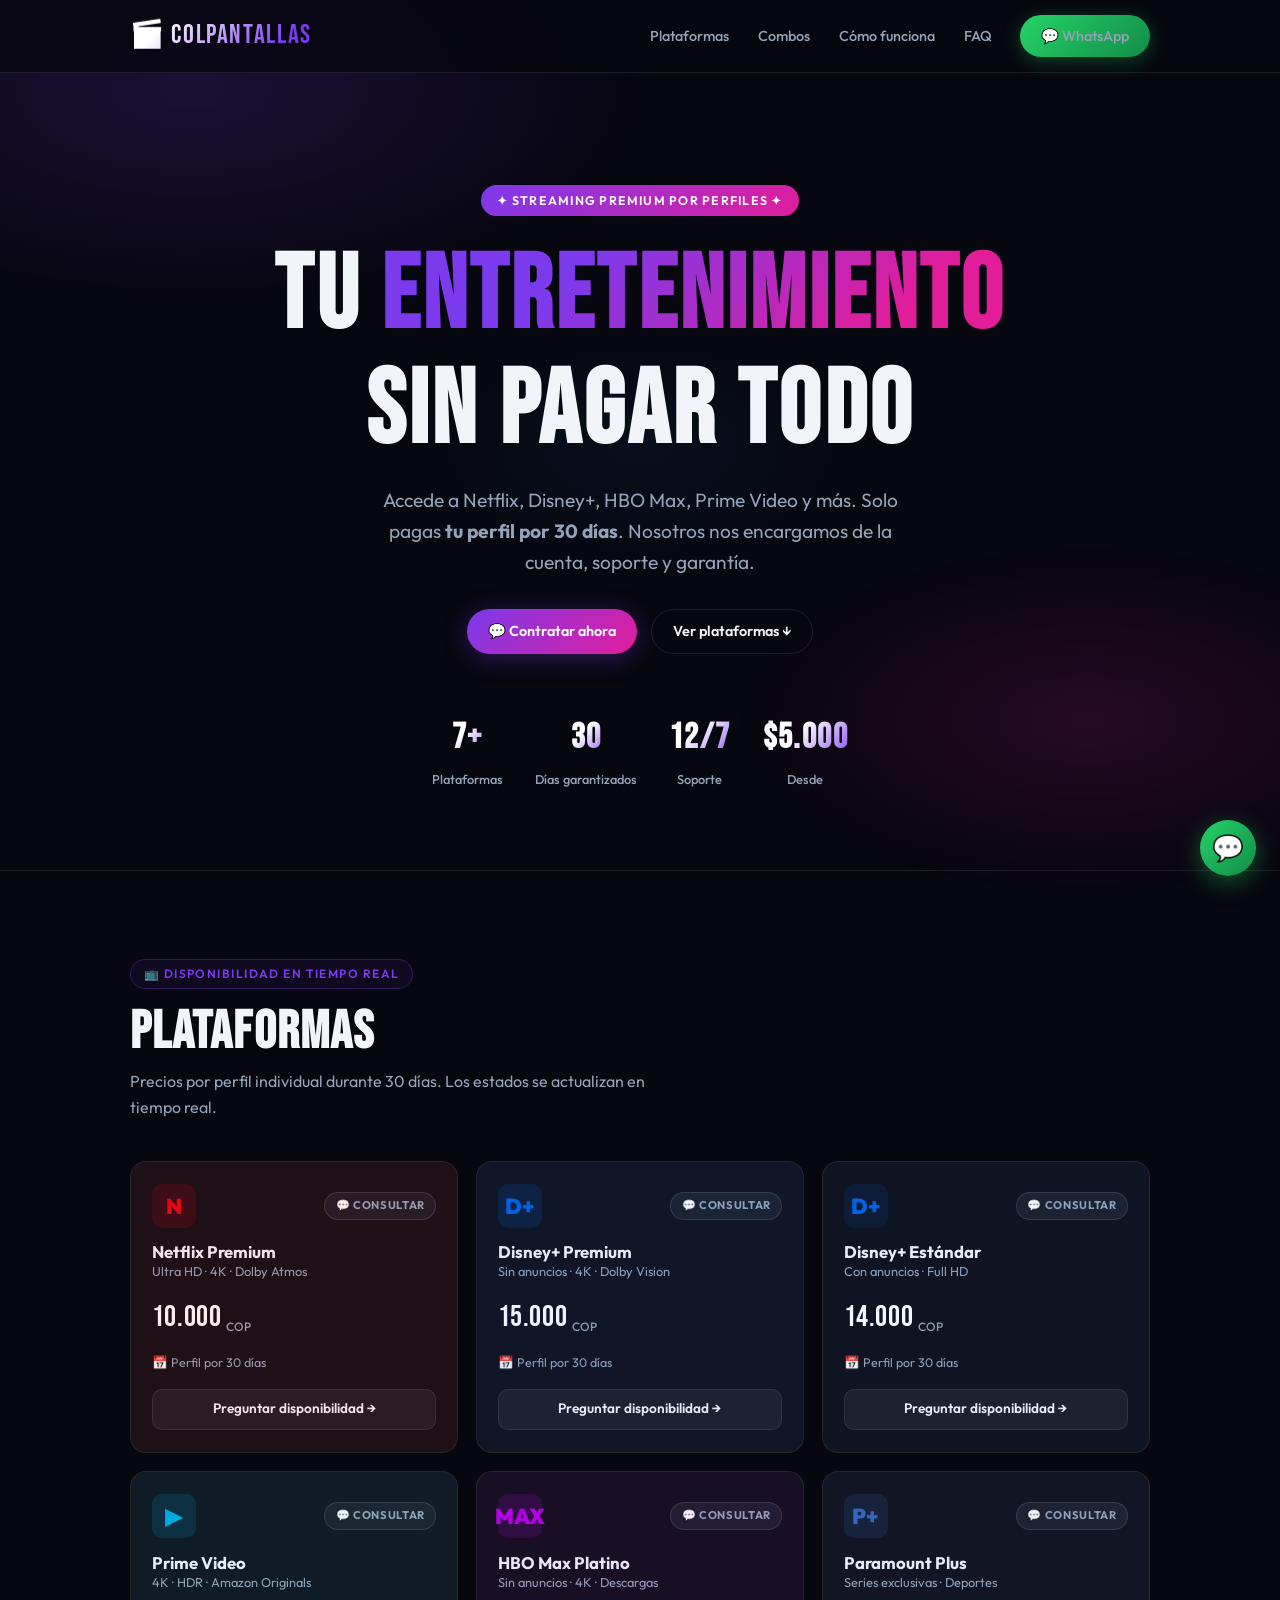
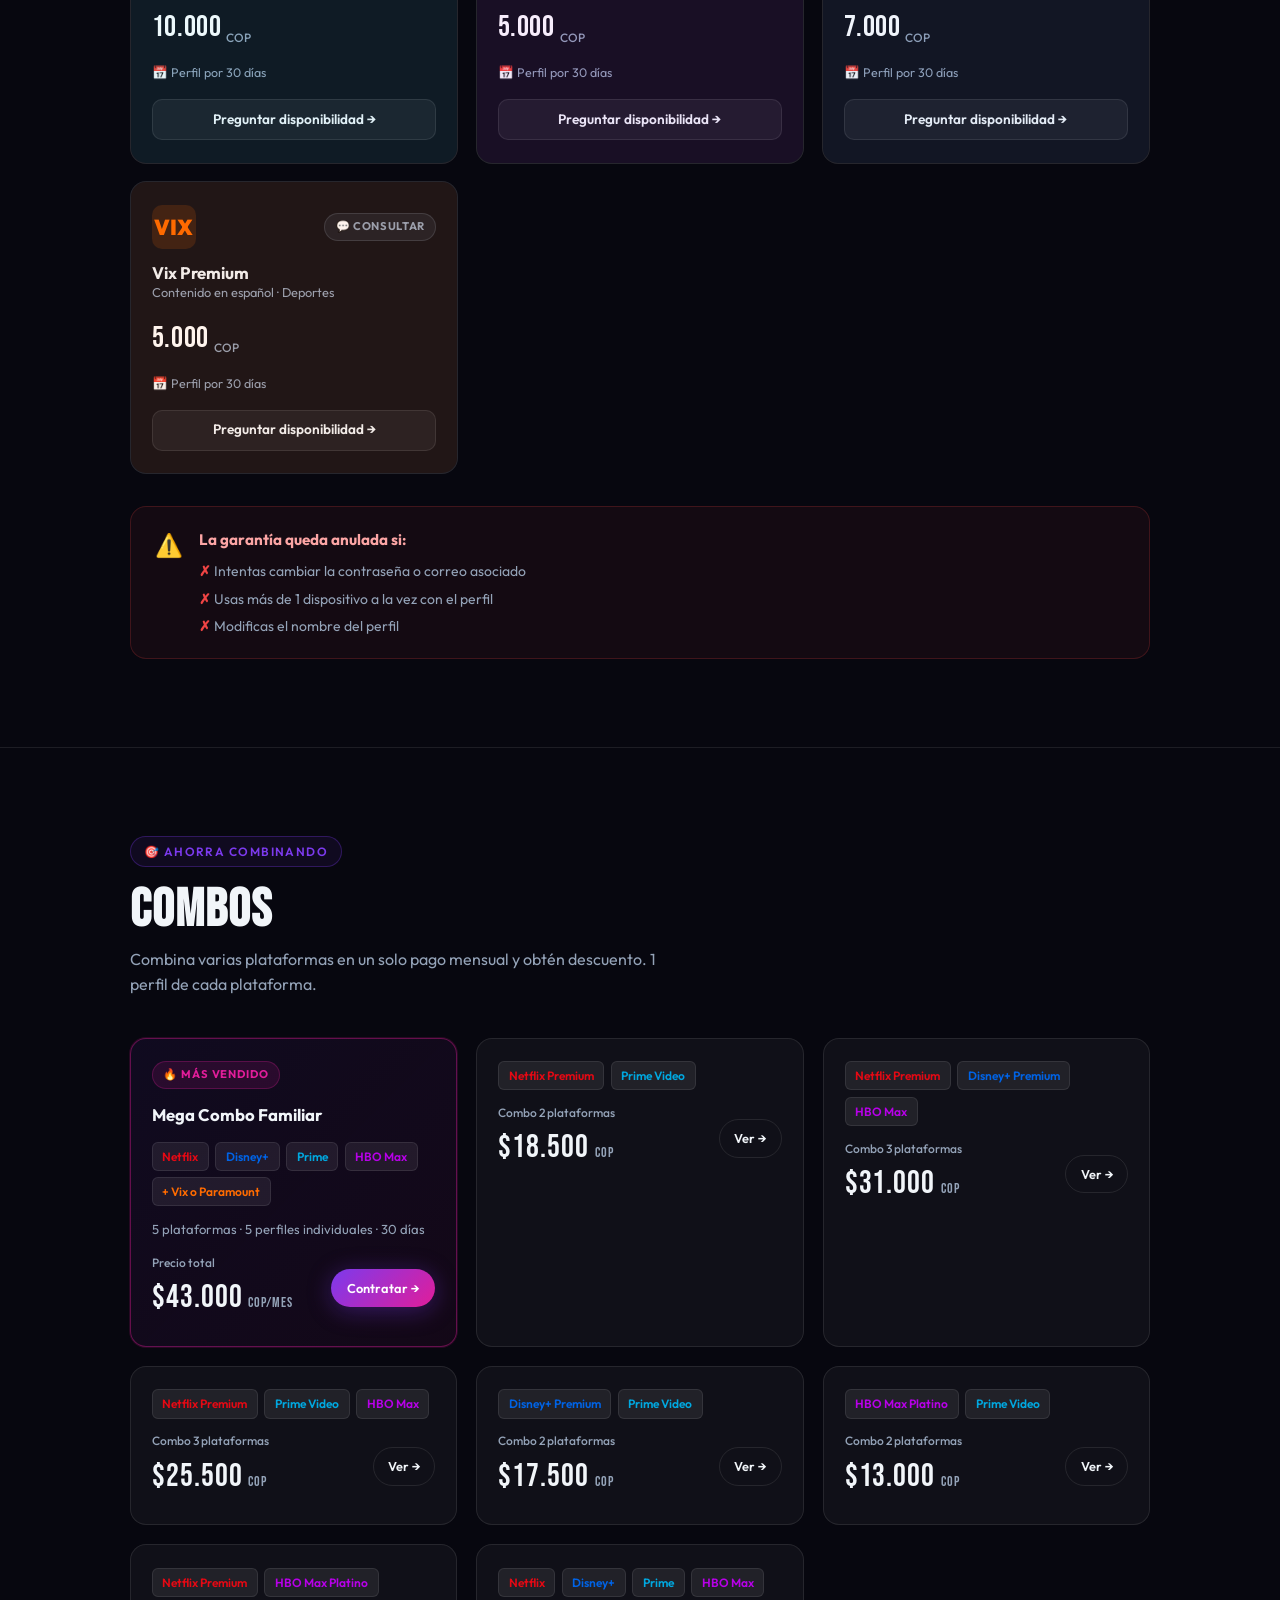
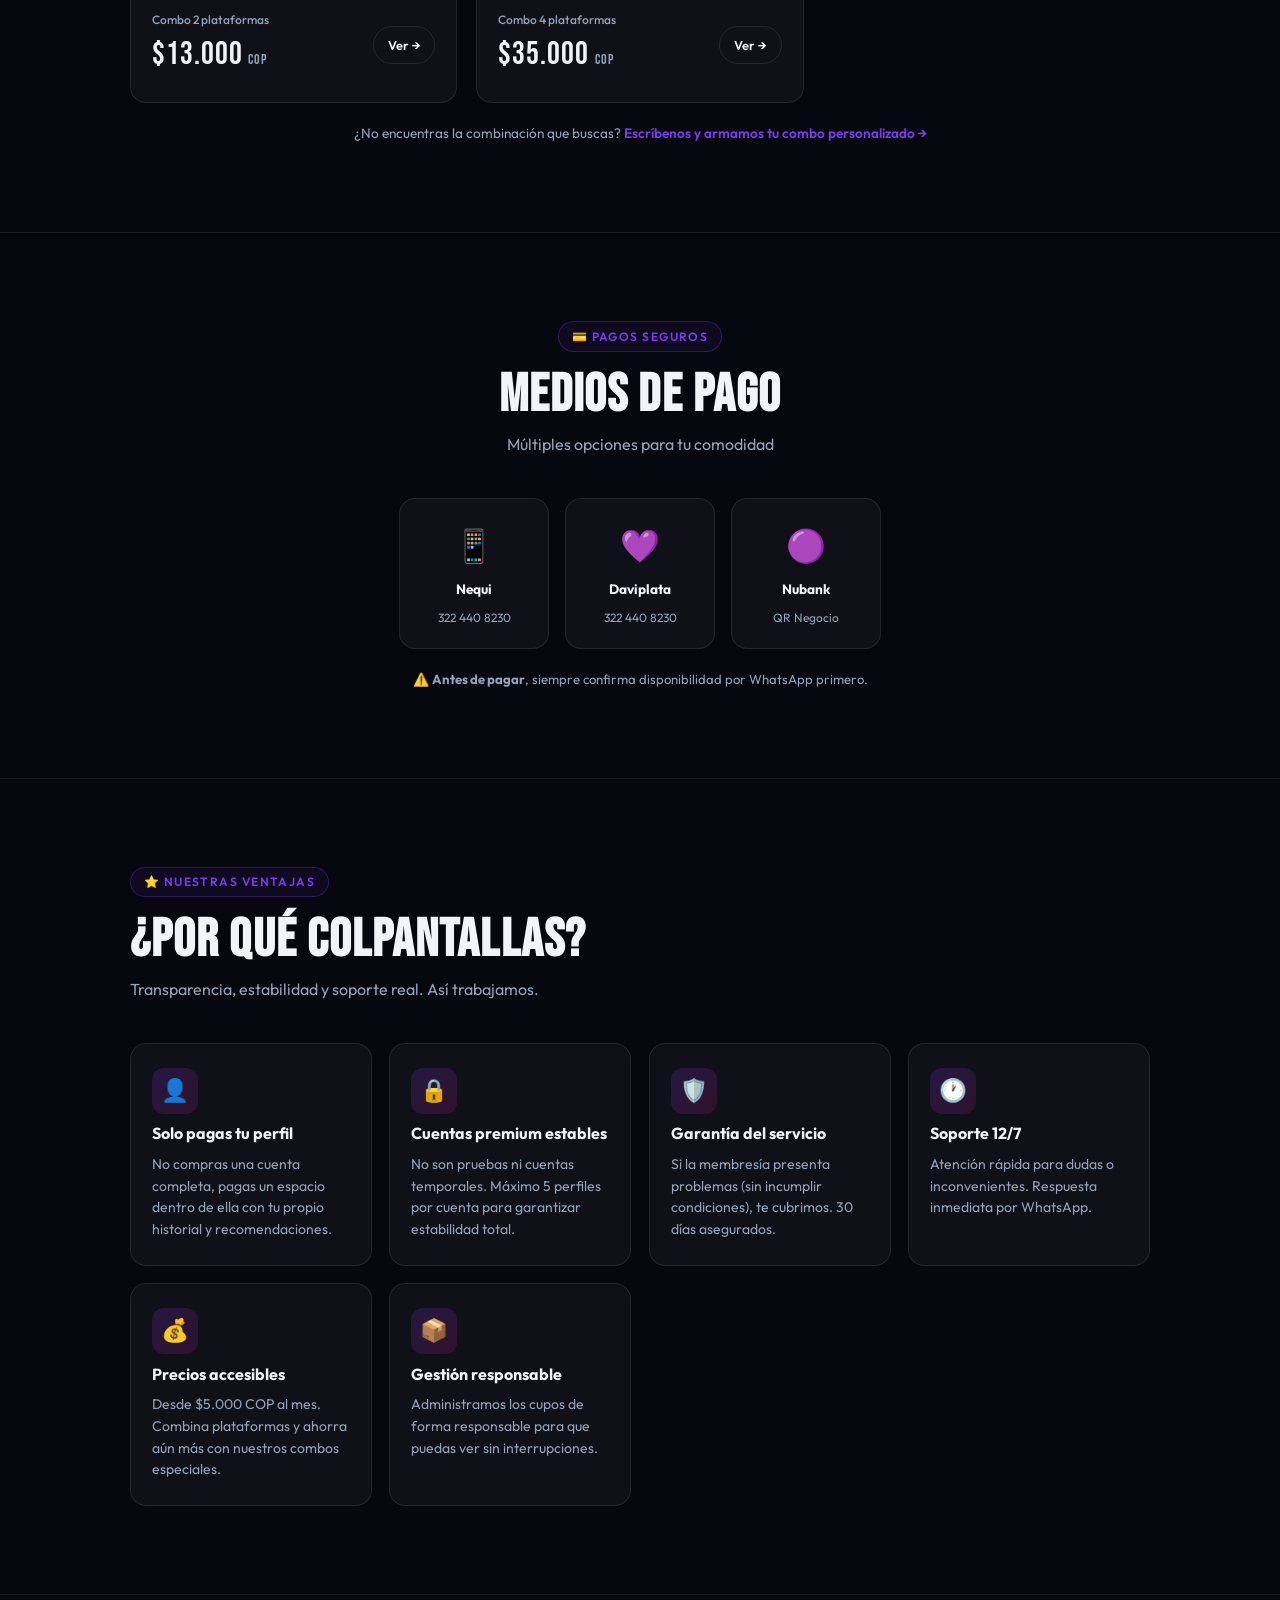
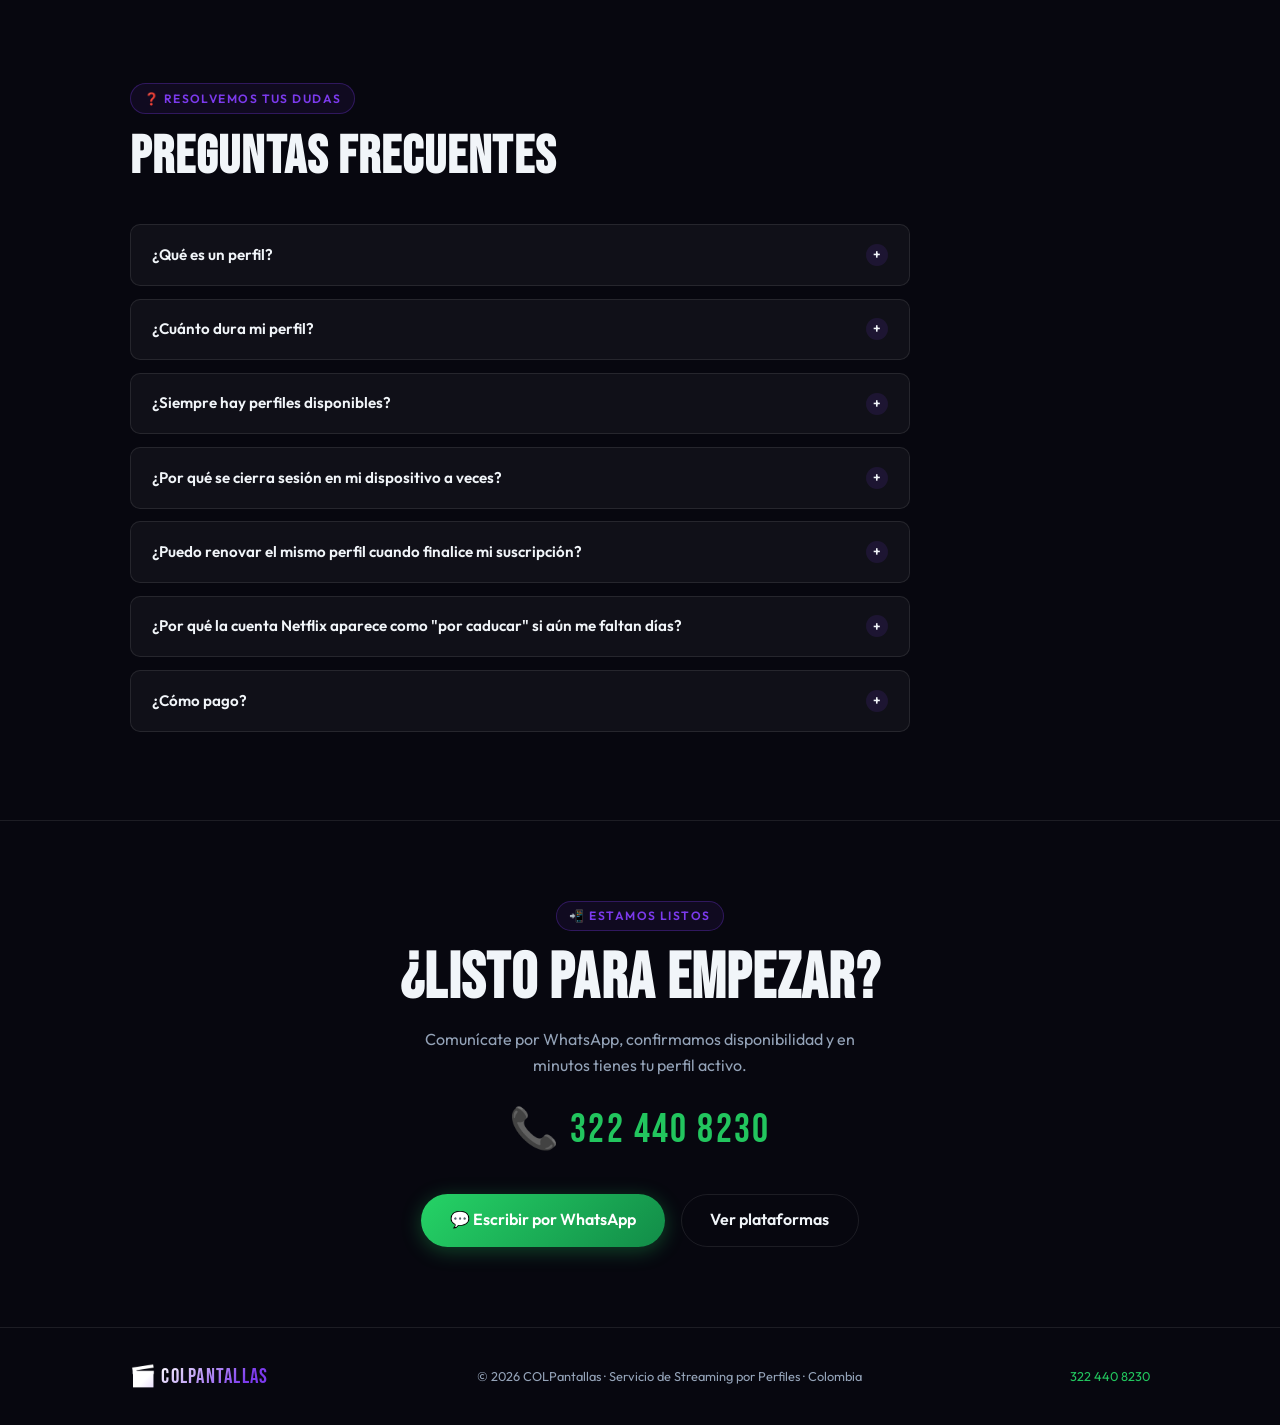
==== index.html @ 799d76f7 "Create index.html" ====
<!DOCTYPE html>
<html lang="es">

<head>
    <meta charset="UTF-8" />
    <meta name="viewport" content="width=device-width, initial-scale=1.0" />

    <!--  SEO  -->
    <title>COLPantallas | Streaming Premium por Perfiles – Netflix, Disney+, HBO y más</title>
    <meta name="description"
        content="Accede a Netflix Premium, Disney+, HBO Max, Prime Video, Paramount+, Vix y más por solo un perfil mensual. Cuentas estables con garantía y soporte 12/7. Comunícate al 322 440 8230." />
    <meta name="keywords"
        content="streaming colombia, netflix barato, disney plus perfil, HBO max compartido, prime video colombia, COLPantallas" />
    <meta name="author" content="COLPantallas" />
    <link rel="canonical" href="https://colpantallas.sebasrc.cloud/" />

    <!--  Open Graph  -->
    <meta property="og:type" content="website" />
    <meta property="og:url" content="https://colpantallas.sebasrc.cloud/" />
    <meta property="og:title" content="COLPantallas – Streaming Premium por Perfiles" />
    <meta property="og:description"
        content="Netflix, Disney+, HBO Max, Prime Video y más. Perfiles individuales con garantía. Desde $5.000 COP / 30 días." />
    <meta property="og:image" content="https://colpantallas.sebasrc.cloud/og-image.png" />
    <meta name="twitter:card" content="summary_large_image" />

    <!--  Favicon placeholder  -->
    <link rel="icon"
        href="data:image/svg+xml,<svg xmlns='http://www.w3.org/2000/svg' viewBox='0 0 100 100'><text y='.9em' font-size='90'>🎬</text></svg>" />

    <!--  Fonts  -->
    <link rel="preconnect" href="https://fonts.googleapis.com" />
    <link rel="preconnect" href="https://fonts.gstatic.com" crossorigin />
    <link href="https://fonts.googleapis.com/css2?family=Bebas+Neue&family=Outfit:wght@300;400;500;600;700&display=swap"
        rel="stylesheet" />

    <!--  Structured Data  -->
    <script type="application/ld+json">
  {
    "@context": "https://schema.org",
    "@type": "LocalBusiness",
    "name": "COLPantallas",
    "description": "Servicio de streaming premium por perfiles individuales",
    "telephone": "+573224408230",
    "url": "https://colpantallas.sebasrc.cloud",
    "address": { "@type": "PostalAddress", "addressCountry": "CO" },
    "priceRange": "$"
  }
  </script>

    <style>
        /* TOKENS */
        :root {
            --bg: #07070f;
            --bg2: #0e0e1c;
            --card: rgba(255, 255, 255, 0.04);
            --card-border: rgba(255, 255, 255, 0.09);
            --purple: #7c3aed;
            --purple-glow: rgba(124, 58, 237, 0.35);
            --pink: #e11d9a;
            --pink-glow: rgba(225, 29, 154, 0.3);
            --text: #f1f5f9;
            --muted: #94a3b8;
            --green: #22c55e;
            --green-bg: rgba(34, 197, 94, 0.12);
            --red: #ef4444;
            --red-bg: rgba(239, 68, 68, 0.12);
            --radius: 16px;
            --radius-sm: 10px;
        }

        /* RESET & BASE */
        *,
        *::before,
        *::after {
            box-sizing: border-box;
            margin: 0;
            padding: 0;
        }

        html {
            scroll-behavior: smooth;
        }

        body {
            font-family: 'Outfit', sans-serif;
            background: var(--bg);
            color: var(--text);
            line-height: 1.6;
            overflow-x: hidden;
        }

        /* Ambient gradient background */
        body::before {
            content: '';
            position: fixed;
            inset: 0;
            background:
                radial-gradient(ellipse 60% 40% at 15% 10%, rgba(124, 58, 237, 0.18) 0%, transparent 60%),
                radial-gradient(ellipse 50% 35% at 85% 80%, rgba(225, 29, 154, 0.14) 0%, transparent 55%),
                radial-gradient(ellipse 40% 30% at 50% 50%, rgba(14, 165, 233, 0.06) 0%, transparent 50%);
            pointer-events: none;
            z-index: 0;
        }

        main,
        section,
        header,
        footer,
        nav {
            position: relative;
            z-index: 1;
        }

        a {
            color: inherit;
            text-decoration: none;
        }

        img {
            max-width: 100%;
            display: block;
        }

        h1,
        h2,
        h3 {
            line-height: 1.1;
        }

        .container {
            max-width: 1100px;
            margin-inline: auto;
            padding-inline: clamp(1rem, 5vw, 2.5rem);
        }

        /* TYPOGRAPHY HELPERS*/
        .section-label {
            display: inline-flex;
            align-items: center;
            gap: .45rem;
            font-size: .75rem;
            font-weight: 600;
            letter-spacing: .12em;
            text-transform: uppercase;
            color: var(--purple);
            border: 1px solid rgba(124, 58, 237, 0.3);
            background: rgba(124, 58, 237, 0.08);
            padding: .3rem .8rem;
            border-radius: 999px;
            margin-bottom: 1rem;
        }

        .section-title {
            font-family: 'Bebas Neue', sans-serif;
            font-size: clamp(2.2rem, 5vw, 3.4rem);
            letter-spacing: .02em;
            line-height: 1;
            margin-bottom: .6rem;
        }

        .section-sub {
            color: var(--muted);
            font-size: 1rem;
            max-width: 540px;
        }

        /*  NAVIGATION */
        .navbar {
            position: sticky;
            top: 0;
            z-index: 100;
            backdrop-filter: blur(18px);
            -webkit-backdrop-filter: blur(18px);
            background: rgba(7, 7, 15, 0.8);
            border-bottom: 1px solid var(--card-border);
            padding: .9rem 0;
        }

        .navbar .container {
            display: flex;
            align-items: center;
            justify-content: space-between;
            gap: 1rem;
        }

        .logo {
            font-family: 'Bebas Neue', sans-serif;
            font-size: 1.7rem;
            letter-spacing: .06em;
            background: linear-gradient(135deg, #fff 20%, var(--purple) 80%);
            -webkit-background-clip: text;
            -webkit-text-fill-color: transparent;
            background-clip: text;
        }

        .nav-links {
            display: flex;
            list-style: none;
            gap: 1.8rem;
            align-items: center;
        }

        .nav-links a {
            font-size: .9rem;
            font-weight: 500;
            color: var(--muted);
            transition: color .2s;
        }

        .nav-links a:hover {
            color: var(--text);
        }

        .btn {
            display: inline-flex;
            align-items: center;
            gap: .45rem;
            font-family: 'Outfit', sans-serif;
            font-size: .9rem;
            font-weight: 600;
            padding: .6rem 1.3rem;
            border-radius: 999px;
            cursor: pointer;
            transition: transform .15s, box-shadow .2s, opacity .2s;
            border: none;
            text-decoration: none;
        }

        .btn:hover {
            transform: translateY(-2px);
            opacity: .92;
        }

        .btn:active {
            transform: translateY(0);
        }

        .btn-whatsapp {
            background: linear-gradient(135deg, #25d366, #128c48);
            color: #fff;
            box-shadow: 0 4px 20px rgba(37, 211, 102, 0.3);
        }

        .btn-primary {
            background: linear-gradient(135deg, var(--purple), var(--pink));
            color: #fff;
            box-shadow: 0 4px 24px var(--purple-glow);
        }

        .btn-outline {
            background: transparent;
            color: var(--text);
            border: 1px solid var(--card-border);
        }

        .btn-outline:hover {
            border-color: var(--purple);
            color: var(--purple);
        }

        /* hamburger */
        .hamburger {
            display: none;
            flex-direction: column;
            gap: 5px;
            cursor: pointer;
            padding: .4rem;
            background: none;
            border: none;
        }

        .hamburger span {
            display: block;
            width: 22px;
            height: 2px;
            background: var(--text);
            border-radius: 2px;
            transition: .3s;
        }

        /* HERO */
        .hero {
            padding: clamp(4rem, 10vw, 7rem) 0 clamp(3rem, 8vw, 5rem);
            text-align: center;
        }

        .hero-badge {
            display: inline-flex;
            align-items: center;
            gap: .5rem;
            font-size: .78rem;
            font-weight: 600;
            letter-spacing: .1em;
            text-transform: uppercase;
            color: #fff;
            background: linear-gradient(135deg, var(--purple), var(--pink));
            padding: .35rem 1rem;
            border-radius: 999px;
            margin-bottom: 1.5rem;
            animation: fadeDown .6s ease;
        }

        .hero h1 {
            font-family: 'Bebas Neue', sans-serif;
            font-size: clamp(3rem, 10vw, 6.5rem);
            letter-spacing: .03em;
            margin-bottom: 1rem;
            animation: fadeUp .7s ease .1s both;
        }

        .hero h1 span {
            background: linear-gradient(135deg, var(--purple) 30%, var(--pink) 80%);
            -webkit-background-clip: text;
            -webkit-text-fill-color: transparent;
            background-clip: text;
        }

        .hero p {
            font-size: clamp(1rem, 2.5vw, 1.2rem);
            color: var(--muted);
            max-width: 560px;
            margin-inline: auto;
            margin-bottom: 2rem;
            animation: fadeUp .7s ease .2s both;
        }

        .hero-ctas {
            display: flex;
            flex-wrap: wrap;
            gap: .9rem;
            justify-content: center;
            animation: fadeUp .7s ease .3s both;
        }

        .hero-stats {
            margin-top: 3.5rem;
            display: flex;
            flex-wrap: wrap;
            justify-content: center;
            gap: 2rem;
            animation: fadeUp .7s ease .4s both;
        }

        .hero-stat {
            display: flex;
            flex-direction: column;
            align-items: center;
            gap: .2rem;
        }

        .hero-stat strong {
            font-family: 'Bebas Neue', sans-serif;
            font-size: 2.2rem;
            letter-spacing: .04em;
            background: linear-gradient(135deg, #fff 40%, var(--purple));
            -webkit-background-clip: text;
            -webkit-text-fill-color: transparent;
            background-clip: text;
        }

        .hero-stat span {
            font-size: .8rem;
            color: var(--muted);
            font-weight: 500;
        }

        /* 
       SECTION WRAPPER
     */
        .section {
            padding: clamp(3rem, 7vw, 5.5rem) 0;
            border-top: 1px solid var(--card-border);
        }

        .section-header {
            margin-bottom: 2.5rem;
        }

        /* 
       PLATFORM CARDS
     */
        .platforms-grid {
            display: grid;
            grid-template-columns: repeat(auto-fill, minmax(250px, 1fr));
            gap: 1.1rem;
        }

        .platform-card {
            background: var(--card);
            border: 1px solid var(--card-border);
            border-radius: var(--radius);
            padding: 1.4rem 1.3rem;
            display: flex;
            flex-direction: column;
            gap: .7rem;
            transition: transform .25s, box-shadow .25s, border-color .25s;
            position: relative;
            overflow: hidden;
        }

        .platform-card::before {
            content: '';
            position: absolute;
            inset: 0;
            background: var(--tint, rgba(124, 58, 237, 0.06));
            pointer-events: none;
        }

        .platform-card:hover {
            transform: translateY(-4px);
            box-shadow: 0 16px 40px rgba(0, 0, 0, 0.4);
            border-color: rgba(124, 58, 237, 0.3);
        }

        .platform-top {
            display: flex;
            align-items: center;
            justify-content: space-between;
            gap: .5rem;
        }

        .platform-icon {
            width: 44px;
            height: 44px;
            border-radius: 10px;
            display: flex;
            align-items: center;
            justify-content: center;
            font-size: 1.35rem;
            background: rgba(255, 255, 255, 0.08);
            font-weight: 900;
            flex-shrink: 0;
        }

        .badge-avail {
            font-size: .7rem;
            font-weight: 700;
            letter-spacing: .06em;
            text-transform: uppercase;
            padding: .25rem .65rem;
            border-radius: 999px;
            display: inline-flex;
            align-items: center;
            gap: .3rem;
            transition: .3s;
        }

        .badge-avail.available {
            background: var(--green-bg);
            color: var(--green);
            border: 1px solid rgba(34, 197, 94, 0.25);
        }

        .badge-avail.unavailable {
            background: var(--red-bg);
            color: var(--red);
            border: 1px solid rgba(239, 68, 68, 0.25);
        }

        .badge-avail.loading {
            background: rgba(148, 163, 184, 0.1);
            color: var(--muted);
            border: 1px solid rgba(148, 163, 184, 0.2);
            animation: pulse 1.2s ease infinite;
        }

        @keyframes pulse {

            0%,
            100% {
                opacity: 1
            }

            50% {
                opacity: .4
            }
        }

        .platform-name {
            font-weight: 700;
            font-size: 1.05rem;
        }

        .platform-sub {
            font-size: .8rem;
            color: var(--muted);
            margin-top: -.3rem;
        }

        .platform-price {
            display: flex;
            align-items: flex-end;
            gap: .3rem;
        }

        .platform-price .amount {
            font-family: 'Bebas Neue', sans-serif;
            font-size: 1.9rem;
            letter-spacing: .02em;
            color: #fff;
        }

        .platform-price .currency {
            font-size: .75rem;
            color: var(--muted);
            font-weight: 500;
            margin-bottom: .32rem;
        }

        .platform-period {
            font-size: .78rem;
            color: var(--muted);
        }

        .platform-cta {
            margin-top: .3rem;
        }

        .platform-cta a {
            display: block;
            text-align: center;
            background: rgba(255, 255, 255, 0.06);
            border: 1px solid var(--card-border);
            border-radius: var(--radius-sm);
            padding: .55rem;
            font-size: .85rem;
            font-weight: 600;
            color: var(--text);
            transition: .2s;
        }

        .platform-cta a:hover {
            background: var(--purple);
            border-color: var(--purple);
        }

        /* 
       COMBOS
     */
        .combos-grid {
            display: grid;
            grid-template-columns: repeat(auto-fill, minmax(300px, 1fr));
            gap: 1.2rem;
        }

        .combo-card {
            background: var(--card);
            border: 1px solid var(--card-border);
            border-radius: var(--radius);
            padding: 1.4rem 1.3rem;
            display: flex;
            flex-direction: column;
            gap: .8rem;
            transition: transform .25s, border-color .25s;
        }

        .combo-card:hover {
            transform: translateY(-3px);
            border-color: rgba(124, 58, 237, 0.3);
        }

        .combo-card.featured {
            border-color: rgba(225, 29, 154, 0.4);
            background: linear-gradient(135deg, rgba(124, 58, 237, 0.08), rgba(225, 29, 154, 0.06));
            box-shadow: 0 0 0 1px rgba(225, 29, 154, 0.15);
        }

        .combo-featured-badge {
            display: inline-flex;
            align-items: center;
            gap: .3rem;
            font-size: .7rem;
            font-weight: 700;
            letter-spacing: .08em;
            text-transform: uppercase;
            color: var(--pink);
            background: rgba(225, 29, 154, 0.12);
            border: 1px solid rgba(225, 29, 154, 0.25);
            padding: .25rem .65rem;
            border-radius: 999px;
            width: fit-content;
        }

        .combo-platforms {
            display: flex;
            flex-wrap: wrap;
            gap: .4rem;
        }

        .combo-tag {
            font-size: .75rem;
            font-weight: 600;
            padding: .25rem .6rem;
            border-radius: 6px;
            background: rgba(255, 255, 255, 0.07);
            color: var(--text);
            border: 1px solid var(--card-border);
        }

        .combo-bottom {
            display: flex;
            align-items: center;
            justify-content: space-between;
            gap: 1rem;
        }

        .combo-price {
            display: flex;
            flex-direction: column;
        }

        .combo-price .label {
            font-size: .75rem;
            color: var(--muted);
            font-weight: 500;
        }

        .combo-price .value {
            font-family: 'Bebas Neue', sans-serif;
            font-size: 2rem;
            letter-spacing: .03em;
        }

        .combo-price .value .cop {
            font-size: .9rem;
            color: var(--muted);
        }

        /* 
       WHY SECTION
     */
        .why-grid {
            display: grid;
            grid-template-columns: repeat(auto-fill, minmax(230px, 1fr));
            gap: 1.1rem;
        }

        .why-card {
            background: var(--card);
            border: 1px solid var(--card-border);
            border-radius: var(--radius);
            padding: 1.5rem 1.3rem;
            display: flex;
            flex-direction: column;
            gap: .7rem;
            transition: border-color .2s, transform .2s;
        }

        .why-card:hover {
            border-color: rgba(124, 58, 237, 0.3);
            transform: translateY(-3px);
        }

        .why-icon {
            width: 46px;
            height: 46px;
            border-radius: 12px;
            background: linear-gradient(135deg, rgba(124, 58, 237, 0.2), rgba(225, 29, 154, 0.15));
            display: flex;
            align-items: center;
            justify-content: center;
            font-size: 1.4rem;
        }

        .why-card h3 {
            font-size: 1rem;
            font-weight: 700;
        }

        .why-card p {
            font-size: .875rem;
            color: var(--muted);
            line-height: 1.55;
        }

        /* 
       PAYMENT
     */
        .pay-row {
            display: flex;
            flex-wrap: wrap;
            gap: 1rem;
            justify-content: center;
        }

        .pay-card {
            background: var(--card);
            border: 1px solid var(--card-border);
            border-radius: var(--radius);
            padding: 1.3rem 2rem;
            display: flex;
            flex-direction: column;
            align-items: center;
            gap: .5rem;
            min-width: 150px;
            transition: border-color .2s, transform .2s;
        }

        .pay-card:hover {
            border-color: rgba(124, 58, 237, 0.3);
            transform: translateY(-3px);
        }

        .pay-logo {
            font-size: 2rem;
        }

        .pay-name {
            font-size: .85rem;
            font-weight: 700;
        }

        .pay-sub {
            font-size: .75rem;
            color: var(--muted);
        }

        /* 
       FAQ
     */
        .faq-list {
            display: flex;
            flex-direction: column;
            gap: .8rem;
            max-width: 780px;
        }

        .faq-item {
            background: var(--card);
            border: 1px solid var(--card-border);
            border-radius: var(--radius-sm);
            overflow: hidden;
            transition: border-color .2s;
        }

        .faq-item.open {
            border-color: rgba(124, 58, 237, 0.3);
        }

        .faq-q {
            padding: 1.1rem 1.3rem;
            font-weight: 600;
            font-size: .95rem;
            cursor: pointer;
            display: flex;
            justify-content: space-between;
            align-items: center;
            gap: 1rem;
            user-select: none;
        }

        .faq-q:hover {
            color: var(--purple);
        }

        .faq-icon {
            width: 22px;
            height: 22px;
            border-radius: 50%;
            background: rgba(124, 58, 237, 0.12);
            display: flex;
            align-items: center;
            justify-content: center;
            font-size: .85rem;
            flex-shrink: 0;
            transition: transform .25s, background .2s;
        }

        .faq-item.open .faq-icon {
            transform: rotate(45deg);
            background: var(--purple);
        }

        .faq-a {
            padding: 0 1.3rem;
            font-size: .9rem;
            color: var(--muted);
            line-height: 1.65;
            max-height: 0;
            overflow: hidden;
            transition: max-height .35s ease, padding .25s;
        }

        .faq-item.open .faq-a {
            max-height: 300px;
            padding-bottom: 1.1rem;
        }

        /* 
       IMPORTANT NOTICE
     */
        .notice {
            background: rgba(239, 68, 68, 0.06);
            border: 1px solid rgba(239, 68, 68, 0.2);
            border-radius: var(--radius);
            padding: 1.3rem 1.5rem;
            display: flex;
            gap: 1rem;
            align-items: flex-start;
        }

        .notice-icon {
            font-size: 1.4rem;
            flex-shrink: 0;
        }

        .notice-body h4 {
            font-size: .95rem;
            font-weight: 700;
            color: #fca5a5;
            margin-bottom: .4rem;
        }

        .notice-body p {
            font-size: .875rem;
            color: var(--muted);
        }

        .notice-body ul {
            list-style: none;
            margin-top: .5rem;
            display: flex;
            flex-direction: column;
            gap: .3rem;
        }

        .notice-body ul li::before {
            content: '✗ ';
            color: var(--red);
            font-weight: 700;
        }

        .notice-body ul li {
            font-size: .875rem;
            color: var(--muted);
        }

        /* 
       FOOTER / CONTACT
     */
        .contact-cta {
            text-align: center;
            padding: clamp(3rem, 7vw, 5rem) 0;
        }

        .contact-cta .section-title {
            font-size: clamp(2rem, 6vw, 4rem);
        }

        .contact-phone {
            display: inline-flex;
            align-items: center;
            gap: .6rem;
            font-family: 'Bebas Neue', sans-serif;
            font-size: clamp(1.5rem, 4vw, 2.5rem);
            letter-spacing: .06em;
            color: var(--green);
            margin: 1.2rem 0 2rem;
        }

        footer {
            border-top: 1px solid var(--card-border);
            padding: 2rem 0;
        }

        .footer-inner {
            display: flex;
            flex-wrap: wrap;
            gap: 1rem;
            align-items: center;
            justify-content: space-between;
        }

        .footer-note {
            font-size: .8rem;
            color: var(--muted);
        }

        /* 
       FLOATING WHATSAPP
     */
        .wa-float {
            position: fixed;
            bottom: 1.5rem;
            right: 1.5rem;
            z-index: 200;
            width: 56px;
            height: 56px;
            border-radius: 50%;
            background: linear-gradient(135deg, #25d366, #128c48);
            display: flex;
            align-items: center;
            justify-content: center;
            font-size: 1.6rem;
            box-shadow: 0 6px 24px rgba(37, 211, 102, 0.4);
            transition: transform .2s, box-shadow .2s;
            animation: bounceIn .6s .8s both;
        }

        .wa-float:hover {
            transform: scale(1.1);
            box-shadow: 0 10px 32px rgba(37, 211, 102, 0.5);
        }

        /* 
       ANIMATIONS
     */
        @keyframes fadeDown {
            from {
                opacity: 0;
                transform: translateY(-12px)
            }

            to {
                opacity: 1;
                transform: none
            }
        }

        @keyframes fadeUp {
            from {
                opacity: 0;
                transform: translateY(14px)
            }

            to {
                opacity: 1;
                transform: none
            }
        }

        @keyframes bounceIn {
            0% {
                opacity: 0;
                transform: scale(.5)
            }

            80% {
                transform: scale(1.08)
            }

            100% {
                opacity: 1;
                transform: scale(1)
            }
        }

        /* Scroll reveal */
        .reveal {
            opacity: 0;
            transform: translateY(24px);
            transition: opacity .5s ease, transform .5s ease;
        }

        .reveal.visible {
            opacity: 1;
            transform: none;
        }

        /* 
       RESPONSIVE
     */
        @media (max-width: 700px) {
            .nav-links {
                display: none;
                position: fixed;
                inset: 60px 0 0;
                background: var(--bg);
                flex-direction: column;
                align-items: center;
                justify-content: center;
                gap: 2rem;
                font-size: 1.2rem;
                z-index: 99;
            }

            .nav-links.open {
                display: flex;
            }

            .hamburger {
                display: flex;
            }

            .hero-ctas .btn {
                width: 100%;
                justify-content: center;
            }
        }
    </style>
</head>

<body>

    <!--  NAVBAR  -->
    <nav class="navbar" role="navigation" aria-label="Navegación principal">
        <div class="container">
            <a href="/" class="logo" aria-label="COLPantallas inicio">🎬 COLPANTALLAS</a>

            <ul class="nav-links" id="navLinks">
                <li><a href="#plataformas">Plataformas</a></li>
                <li><a href="#combos">Combos</a></li>
                <li><a href="#como-funciona">Cómo funciona</a></li>
                <li><a href="#faq">FAQ</a></li>
                <li>
                    <a href="https://wa.me/573224408230?text=Hola%2C%20quiero%20info%20sobre%20COLPantallas"
                        target="_blank" rel="noopener noreferrer" class="btn btn-whatsapp"
                        aria-label="Contactar por WhatsApp">
                        💬 WhatsApp
                    </a>
                </li>
            </ul>

            <button class="hamburger" id="hamburger" aria-label="Abrir menú" aria-expanded="false">
                <span></span><span></span><span></span>
            </button>
        </div>
    </nav>

    <!--  HERO  -->
    <header class="hero">
        <div class="container">
            <div class="hero-badge">✦ Streaming Premium por Perfiles ✦</div>

            <h1>TU <span>ENTRETENIMIENTO</span><br>SIN PAGAR TODO</h1>

            <p>Accede a Netflix, Disney+, HBO Max, Prime Video y más. Solo pagas <strong>tu perfil por 30 días</strong>.
                Nosotros nos encargamos de la cuenta, soporte y garantía.</p>

            <div class="hero-ctas">
                <a href="https://wa.me/573224408230?text=Hola%2C%20quiero%20contratar%20un%20perfil%20de%20streaming"
                    target="_blank" rel="noopener noreferrer" class="btn btn-primary">
                    💬 Contratar ahora
                </a>
                <a href="#plataformas" class="btn btn-outline">Ver plataformas ↓</a>
            </div>

            <div class="hero-stats">
                <div class="hero-stat">
                    <strong>7+</strong>
                    <span>Plataformas</span>
                </div>
                <div class="hero-stat">
                    <strong>30</strong>
                    <span>Días garantizados</span>
                </div>
                <div class="hero-stat">
                    <strong>12/7</strong>
                    <span>Soporte</span>
                </div>
                <div class="hero-stat">
                    <strong>$5.000</strong>
                    <span>Desde</span>
                </div>
            </div>
        </div>
    </header>

    <!--  PLATAFORMAS  -->
    <section class="section" id="plataformas" aria-label="Plataformas disponibles">
        <div class="container">
            <div class="section-header reveal">
                <span class="section-label">📺 Disponibilidad en tiempo real</span>
                <h2 class="section-title">PLATAFORMAS</h2>
                <p class="section-sub">Precios por perfil individual durante 30 días. Los estados se actualizan en
                    tiempo real.</p>
            </div>

            <div class="platforms-grid" id="platformsGrid">

                <!-- Netflix Premium -->
                <article class="platform-card reveal" style="--tint:rgba(229,9,20,0.07)">
                    <div class="platform-top">
                        <div class="platform-icon" style="color:#e50914; background:rgba(229,9,20,0.15)">N</div>
                        <span class="badge-avail loading" data-platform="netflix_premium">⟳ Cargando</span>
                    </div>
                    <div>
                        <p class="platform-name">Netflix Premium</p>
                        <p class="platform-sub">Ultra HD · 4K · Dolby Atmos</p>
                    </div>
                    <div class="platform-price">
                        <span class="amount">10.000</span>
                        <span class="currency">COP</span>
                    </div>
                    <p class="platform-period">📅 Perfil por 30 días</p>
                    <div class="platform-cta">
                        <a href="https://wa.me/573224408230?text=Quiero%20Netflix%20Premium" target="_blank"
                            rel="noopener noreferrer">Preguntar disponibilidad →</a>
                    </div>
                </article>

                <!-- Disney+ Premium -->
                <article class="platform-card reveal" style="--tint:rgba(17,97,232,0.07)">
                    <div class="platform-top">
                        <div class="platform-icon" style="color:#0063e5; background:rgba(0,99,229,0.15)">D+</div>
                        <span class="badge-avail loading" data-platform="disney_premium">⟳ Cargando</span>
                    </div>
                    <div>
                        <p class="platform-name">Disney+ Premium</p>
                        <p class="platform-sub">Sin anuncios · 4K · Dolby Vision</p>
                    </div>
                    <div class="platform-price">
                        <span class="amount">15.000</span>
                        <span class="currency">COP</span>
                    </div>
                    <p class="platform-period">📅 Perfil por 30 días</p>
                    <div class="platform-cta">
                        <a href="https://wa.me/573224408230?text=Quiero%20Disney%2B%20Premium" target="_blank"
                            rel="noopener noreferrer">Preguntar disponibilidad →</a>
                    </div>
                </article>

                <!-- Disney+ Estándar -->
                <article class="platform-card reveal" style="--tint:rgba(17,97,232,0.05)">
                    <div class="platform-top">
                        <div class="platform-icon" style="color:#0063e5; background:rgba(0,99,229,0.1)">D+</div>
                        <span class="badge-avail loading" data-platform="disney_standard">⟳ Cargando</span>
                    </div>
                    <div>
                        <p class="platform-name">Disney+ Estándar</p>
                        <p class="platform-sub">Con anuncios · Full HD</p>
                    </div>
                    <div class="platform-price">
                        <span class="amount">14.000</span>
                        <span class="currency">COP</span>
                    </div>
                    <p class="platform-period">📅 Perfil por 30 días</p>
                    <div class="platform-cta">
                        <a href="https://wa.me/573224408230?text=Quiero%20Disney%2B%20Est%C3%A1ndar" target="_blank"
                            rel="noopener noreferrer">Preguntar disponibilidad →</a>
                    </div>
                </article>

                <!-- Prime Video -->
                <article class="platform-card reveal" style="--tint:rgba(0,168,204,0.07)">
                    <div class="platform-top">
                        <div class="platform-icon" style="color:#00a8e0; background:rgba(0,168,224,0.15)">▶</div>
                        <span class="badge-avail loading" data-platform="prime">⟳ Cargando</span>
                    </div>
                    <div>
                        <p class="platform-name">Prime Video</p>
                        <p class="platform-sub">4K · HDR · Amazon Originals</p>
                    </div>
                    <div class="platform-price">
                        <span class="amount">10.000</span>
                        <span class="currency">COP</span>
                    </div>
                    <p class="platform-period">📅 Perfil por 30 días</p>
                    <div class="platform-cta">
                        <a href="https://wa.me/573224408230?text=Quiero%20Prime%20Video" target="_blank"
                            rel="noopener noreferrer">Preguntar disponibilidad →</a>
                    </div>
                </article>

                <!-- HBO Max Platino -->
                <article class="platform-card reveal" style="--tint:rgba(137,0,214,0.07)">
                    <div class="platform-top">
                        <div class="platform-icon" style="color:#b700e8; background:rgba(183,0,232,0.15)">MAX</div>
                        <span class="badge-avail loading" data-platform="hbo">⟳ Cargando</span>
                    </div>
                    <div>
                        <p class="platform-name">HBO Max Platino</p>
                        <p class="platform-sub">Sin anuncios · 4K · Descargas</p>
                    </div>
                    <div class="platform-price">
                        <span class="amount">5.000</span>
                        <span class="currency">COP</span>
                    </div>
                    <p class="platform-period">📅 Perfil por 30 días</p>
                    <div class="platform-cta">
                        <a href="https://wa.me/573224408230?text=Quiero%20HBO%20Max%20Platino" target="_blank"
                            rel="noopener noreferrer">Preguntar disponibilidad →</a>
                    </div>
                </article>

                <!-- Paramount+ -->
                <article class="platform-card reveal" style="--tint:rgba(51,104,196,0.07)">
                    <div class="platform-top">
                        <div class="platform-icon" style="color:#3368c4; background:rgba(51,104,196,0.15)">P+</div>
                        <span class="badge-avail loading" data-platform="paramount">⟳ Cargando</span>
                    </div>
                    <div>
                        <p class="platform-name">Paramount Plus</p>
                        <p class="platform-sub">Series exclusivas · Deportes</p>
                    </div>
                    <div class="platform-price">
                        <span class="amount">7.000</span>
                        <span class="currency">COP</span>
                    </div>
                    <p class="platform-period">📅 Perfil por 30 días</p>
                    <div class="platform-cta">
                        <a href="https://wa.me/573224408230?text=Quiero%20Paramount%20Plus" target="_blank"
                            rel="noopener noreferrer">Preguntar disponibilidad →</a>
                    </div>
                </article>

                <!-- Vix Premium -->
                <article class="platform-card reveal" style="--tint:rgba(255,107,0,0.07)">
                    <div class="platform-top">
                        <div class="platform-icon" style="color:#ff6b00; background:rgba(255,107,0,0.15)">VIX</div>
                        <span class="badge-avail loading" data-platform="vix">⟳ Cargando</span>
                    </div>
                    <div>
                        <p class="platform-name">Vix Premium</p>
                        <p class="platform-sub">Contenido en español · Deportes</p>
                    </div>
                    <div class="platform-price">
                        <span class="amount">5.000</span>
                        <span class="currency">COP</span>
                    </div>
                    <p class="platform-period">📅 Perfil por 30 días</p>
                    <div class="platform-cta">
                        <a href="https://wa.me/573224408230?text=Quiero%20Vix%20Premium" target="_blank"
                            rel="noopener noreferrer">Preguntar disponibilidad →</a>
                    </div>
                </article>

            </div><!-- /platforms-grid -->

            <!-- Aviso garantía anulada -->
            <div class="notice reveal" style="margin-top:2rem">
                <span class="notice-icon">⚠️</span>
                <div class="notice-body">
                    <h4>La garantía queda anulada si:</h4>
                    <ul>
                        <li>Intentas cambiar la contraseña o correo asociado</li>
                        <li>Usas más de 1 dispositivo a la vez con el perfil</li>
                        <li>Modificas el nombre del perfil</li>
                    </ul>
                </div>
            </div>
        </div>
    </section>

    <!--  COMBOS  -->
    <section class="section" id="combos" aria-label="Combos de plataformas">
        <div class="container">
            <div class="section-header reveal">
                <span class="section-label">🎯 Ahorra combinando</span>
                <h2 class="section-title">COMBOS</h2>
                <p class="section-sub">Combina varias plataformas en un solo pago mensual y obtén descuento. 1 perfil de
                    cada plataforma.</p>
            </div>

            <div class="combos-grid">

                <!-- Mega Combo Familiar -->
                <div class="combo-card featured reveal">
                    <span class="combo-featured-badge">🔥 Más vendido</span>
                    <p style="font-weight:700;font-size:1.05rem">Mega Combo Familiar</p>
                    <div class="combo-platforms">
                        <span class="combo-tag" style="color:#e50914">Netflix</span>
                        <span class="combo-tag" style="color:#0063e5">Disney+</span>
                        <span class="combo-tag" style="color:#00a8e0">Prime</span>
                        <span class="combo-tag" style="color:#b700e8">HBO Max</span>
                        <span class="combo-tag" style="color:#ff6b00">+ Vix o Paramount</span>
                    </div>
                    <p style="font-size:.82rem;color:var(--muted)">5 plataformas · 5 perfiles individuales · 30 días</p>
                    <div class="combo-bottom">
                        <div class="combo-price">
                            <span class="label">Precio total</span>
                            <span class="value">$43.000 <span class="cop">COP/mes</span></span>
                        </div>
                        <a href="https://wa.me/573224408230?text=Quiero%20el%20Mega%20Combo%20Familiar" target="_blank"
                            rel="noopener noreferrer" class="btn btn-primary"
                            style="font-size:.8rem;padding:.55rem 1rem">
                            Contratar →
                        </a>
                    </div>
                </div>

                <!-- Netflix + Prime -->
                <div class="combo-card reveal">
                    <div class="combo-platforms">
                        <span class="combo-tag" style="color:#e50914">Netflix Premium</span>
                        <span class="combo-tag" style="color:#00a8e0">Prime Video</span>
                    </div>
                    <div class="combo-bottom">
                        <div class="combo-price">
                            <span class="label">Combo 2 plataformas</span>
                            <span class="value">$18.500 <span class="cop">COP</span></span>
                        </div>
                        <a href="https://wa.me/573224408230?text=Quiero%20Netflix%20%2B%20Prime%20Video" target="_blank"
                            rel="noopener noreferrer" class="btn btn-outline"
                            style="font-size:.8rem;padding:.5rem .9rem">Ver →</a>
                    </div>
                </div>

                <!-- Netflix + Disney Premium + HBO -->
                <div class="combo-card reveal">
                    <div class="combo-platforms">
                        <span class="combo-tag" style="color:#e50914">Netflix Premium</span>
                        <span class="combo-tag" style="color:#0063e5">Disney+ Premium</span>
                        <span class="combo-tag" style="color:#b700e8">HBO Max</span>
                    </div>
                    <div class="combo-bottom">
                        <div class="combo-price">
                            <span class="label">Combo 3 plataformas</span>
                            <span class="value">$31.000 <span class="cop">COP</span></span>
                        </div>
                        <a href="https://wa.me/573224408230?text=Quiero%20Netflix%20%2B%20Disney%20%2B%20HBO"
                            target="_blank" rel="noopener noreferrer" class="btn btn-outline"
                            style="font-size:.8rem;padding:.5rem .9rem">Ver →</a>
                    </div>
                </div>

                <!-- Netflix + Prime + HBO -->
                <div class="combo-card reveal">
                    <div class="combo-platforms">
                        <span class="combo-tag" style="color:#e50914">Netflix Premium</span>
                        <span class="combo-tag" style="color:#00a8e0">Prime Video</span>
                        <span class="combo-tag" style="color:#b700e8">HBO Max</span>
                    </div>
                    <div class="combo-bottom">
                        <div class="combo-price">
                            <span class="label">Combo 3 plataformas</span>
                            <span class="value">$25.500 <span class="cop">COP</span></span>
                        </div>
                        <a href="https://wa.me/573224408230?text=Quiero%20Netflix%20%2B%20Prime%20%2B%20HBO"
                            target="_blank" rel="noopener noreferrer" class="btn btn-outline"
                            style="font-size:.8rem;padding:.5rem .9rem">Ver →</a>
                    </div>
                </div>

                <!-- Disney + Prime -->
                <div class="combo-card reveal">
                    <div class="combo-platforms">
                        <span class="combo-tag" style="color:#0063e5">Disney+ Premium</span>
                        <span class="combo-tag" style="color:#00a8e0">Prime Video</span>
                    </div>
                    <div class="combo-bottom">
                        <div class="combo-price">
                            <span class="label">Combo 2 plataformas</span>
                            <span class="value">$17.500 <span class="cop">COP</span></span>
                        </div>
                        <a href="https://wa.me/573224408230?text=Quiero%20Disney%20%2B%20Prime" target="_blank"
                            rel="noopener noreferrer" class="btn btn-outline"
                            style="font-size:.8rem;padding:.5rem .9rem">Ver →</a>
                    </div>
                </div>

                <!-- HBO + Prime -->
                <div class="combo-card reveal">
                    <div class="combo-platforms">
                        <span class="combo-tag" style="color:#b700e8">HBO Max Platino</span>
                        <span class="combo-tag" style="color:#00a8e0">Prime Video</span>
                    </div>
                    <div class="combo-bottom">
                        <div class="combo-price">
                            <span class="label">Combo 2 plataformas</span>
                            <span class="value">$13.000 <span class="cop">COP</span></span>
                        </div>
                        <a href="https://wa.me/573224408230?text=Quiero%20HBO%20%2B%20Prime" target="_blank"
                            rel="noopener noreferrer" class="btn btn-outline"
                            style="font-size:.8rem;padding:.5rem .9rem">Ver →</a>
                    </div>
                </div>

                <!-- Netflix + HBO -->
                <div class="combo-card reveal">
                    <div class="combo-platforms">
                        <span class="combo-tag" style="color:#e50914">Netflix Premium</span>
                        <span class="combo-tag" style="color:#b700e8">HBO Max Platino</span>
                    </div>
                    <div class="combo-bottom">
                        <div class="combo-price">
                            <span class="label">Combo 2 plataformas</span>
                            <span class="value">$13.000 <span class="cop">COP</span></span>
                        </div>
                        <a href="https://wa.me/573224408230?text=Quiero%20Netflix%20%2B%20HBO" target="_blank"
                            rel="noopener noreferrer" class="btn btn-outline"
                            style="font-size:.8rem;padding:.5rem .9rem">Ver →</a>
                    </div>
                </div>

                <!-- Netflix + Disney + Prime + HBO -->
                <div class="combo-card reveal">
                    <div class="combo-platforms">
                        <span class="combo-tag" style="color:#e50914">Netflix</span>
                        <span class="combo-tag" style="color:#0063e5">Disney+</span>
                        <span class="combo-tag" style="color:#00a8e0">Prime</span>
                        <span class="combo-tag" style="color:#b700e8">HBO Max</span>
                    </div>
                    <div class="combo-bottom">
                        <div class="combo-price">
                            <span class="label">Combo 4 plataformas</span>
                            <span class="value">$35.000 <span class="cop">COP</span></span>
                        </div>
                        <a href="https://wa.me/573224408230?text=Quiero%20el%20combo%20de%204%20plataformas"
                            target="_blank" rel="noopener noreferrer" class="btn btn-outline"
                            style="font-size:.8rem;padding:.5rem .9rem">Ver →</a>
                    </div>
                </div>

            </div>

            <p style="margin-top:1.2rem;font-size:.85rem;color:var(--muted);text-align:center">
                ¿No encuentras la combinación que buscas? <a
                    href="https://wa.me/573224408230?text=Quiero%20un%20combo%20personalizado" target="_blank"
                    rel="noopener noreferrer" style="color:var(--purple);font-weight:600">Escríbenos y armamos tu combo
                    personalizado →</a>
            </p>
        </div>
    </section>

    <!--  MEDIOS DE PAGO  -->
    <section class="section" aria-label="Medios de pago">
        <div class="container">
            <div class="section-header reveal" style="text-align:center">
                <span class="section-label">💳 Pagos seguros</span>
                <h2 class="section-title">MEDIOS DE PAGO</h2>
                <p class="section-sub" style="margin-inline:auto">Múltiples opciones para tu comodidad</p>
            </div>

            <div class="pay-row reveal">
                <div class="pay-card">
                    <span class="pay-logo">📱</span>
                    <span class="pay-name">Nequi</span>
                    <span class="pay-sub">322 440 8230</span>
                </div>
                <div class="pay-card">
                    <span class="pay-logo">💜</span>
                    <span class="pay-name">Daviplata</span>
                    <span class="pay-sub">322 440 8230</span>
                </div>
                <div class="pay-card">
                    <span class="pay-logo">🟣</span>
                    <span class="pay-name">Nubank</span>
                    <span class="pay-sub">QR Negocio</span>
                </div>
            </div>

            <p style="text-align:center;margin-top:1.2rem;font-size:.82rem;color:var(--muted)">
                ⚠️ <strong>Antes de pagar</strong>, siempre confirma disponibilidad por WhatsApp primero.
            </p>
        </div>
    </section>

    <!--  POR QUÉ COLPANTALLAS  -->
    <section class="section" id="como-funciona" aria-label="Por qué COLPantallas">
        <div class="container">
            <div class="section-header reveal">
                <span class="section-label">⭐ Nuestras ventajas</span>
                <h2 class="section-title">¿POR QUÉ COLPANTALLAS?</h2>
                <p class="section-sub">Transparencia, estabilidad y soporte real. Así trabajamos.</p>
            </div>

            <div class="why-grid">
                <div class="why-card reveal">
                    <div class="why-icon">👤</div>
                    <h3>Solo pagas tu perfil</h3>
                    <p>No compras una cuenta completa, pagas un espacio dentro de ella con tu propio historial y
                        recomendaciones.</p>
                </div>
                <div class="why-card reveal">
                    <div class="why-icon">🔒</div>
                    <h3>Cuentas premium estables</h3>
                    <p>No son pruebas ni cuentas temporales. Máximo 5 perfiles por cuenta para garantizar estabilidad
                        total.</p>
                </div>
                <div class="why-card reveal">
                    <div class="why-icon">🛡️</div>
                    <h3>Garantía del servicio</h3>
                    <p>Si la membresía presenta problemas (sin incumplir condiciones), te cubrimos. 30 días asegurados.
                    </p>
                </div>
                <div class="why-card reveal">
                    <div class="why-icon">🕐</div>
                    <h3>Soporte 12/7</h3>
                    <p>Atención rápida para dudas o inconvenientes. Respuesta inmediata por WhatsApp.</p>
                </div>
                <div class="why-card reveal">
                    <div class="why-icon">💰</div>
                    <h3>Precios accesibles</h3>
                    <p>Desde $5.000 COP al mes. Combina plataformas y ahorra aún más con nuestros combos especiales.</p>
                </div>
                <div class="why-card reveal">
                    <div class="why-icon">📦</div>
                    <h3>Gestión responsable</h3>
                    <p>Administramos los cupos de forma responsable para que puedas ver sin interrupciones.</p>
                </div>
            </div>
        </div>
    </section>

    <!--  FAQ  -->
    <section class="section" id="faq" aria-label="Preguntas frecuentes">
        <div class="container">
            <div class="section-header reveal">
                <span class="section-label">❓ Resolvemos tus dudas</span>
                <h2 class="section-title">PREGUNTAS FRECUENTES</h2>
            </div>

            <div class="faq-list reveal" id="faqList">

                <div class="faq-item">
                    <div class="faq-q">
                        ¿Qué es un perfil?
                        <span class="faq-icon">+</span>
                    </div>
                    <div class="faq-a">Es un espacio dentro de una cuenta premium con tu propio historial, listas y
                        recomendaciones. Totalmente separado de los demás usuarios en la misma cuenta.</div>
                </div>

                <div class="faq-item">
                    <div class="faq-q">
                        ¿Cuánto dura mi perfil?
                        <span class="faq-icon">+</span>
                    </div>
                    <div class="faq-a">30 días exactos desde la entrega de los datos. Las cuentas de Netflix se
                        suscriben por 33 días para dar margen de ajuste entre clientes, pero tu servicio dura
                        exactamente 30 días y están garantizados.</div>
                </div>

                <div class="faq-item">
                    <div class="faq-q">
                        ¿Siempre hay perfiles disponibles?
                        <span class="faq-icon">+</span>
                    </div>
                    <div class="faq-a">No siempre. Trabajamos con cupos limitados en todas las plataformas. Por eso,
                        antes de pagar debes escribirnos para confirmar disponibilidad. Si no hay cupo, podemos
                        ofrecerte otra plataforma o ponerte en lista de espera con pago anticipado.</div>
                </div>

                <div class="faq-item">
                    <div class="faq-q">
                        ¿Por qué se cierra sesión en mi dispositivo a veces?
                        <span class="faq-icon">+</span>
                    </div>
                    <div class="faq-a">Se acumulan dispositivos en la cuenta y algunas sesiones aparecen como
                        desconocidas. Para mantener estabilidad cerramos esas sesiones y a veces tu dispositivo puede
                        salir incluido. Solo vuelve a iniciar sesión o contáctanos si necesitas ayuda.</div>
                </div>

                <div class="faq-item">
                    <div class="faq-q">
                        ¿Puedo renovar el mismo perfil cuando finalice mi suscripción?
                        <span class="faq-icon">+</span>
                    </div>
                    <div class="faq-a">Depende de la plataforma. En Netflix, las cuentas se eliminan y crean
                        mensualmente, por lo que no se puede conservar el historial. En otras plataformas, si hay cupo
                        disponible en la misma cuenta activa, se te asigna el mismo perfil.</div>
                </div>

                <div class="faq-item">
                    <div class="faq-q">
                        ¿Por qué la cuenta Netflix aparece como "por caducar" si aún me faltan días?
                        <span class="faq-icon">+</span>
                    </div>
                    <div class="faq-a">Las cuentas de Netflix se suscriben por 33 días, no por 30. Ese margen existe
                        para ajustar fechas entre clientes. Cuando la cuenta vence, se crea nuevamente y tu acceso se
                        restablece sin que pierdas días. Tus 30 días están completamente asegurados.</div>
                </div>

                <div class="faq-item">
                    <div class="faq-q">
                        ¿Cómo pago?
                        <span class="faq-icon">+</span>
                    </div>
                    <div class="faq-a">Aceptamos Nequi, Daviplata y Nubank (QR Negocio). Recuerda confirmar
                        disponibilidad ANTES de realizar cualquier pago. Escríbenos al 322 440 8230 por WhatsApp.</div>
                </div>

            </div>
        </div>
    </section>

    <!--  CONTACTO CTA  -->
    <section class="section contact-cta" aria-label="Contacto">
        <div class="container">
            <div class="reveal">
                <span class="section-label">📲 Estamos listos</span>
                <h2 class="section-title">¿LISTO PARA EMPEZAR?</h2>
                <p style="color:var(--muted);max-width:480px;margin:1rem auto 0">
                    Comunícate por WhatsApp, confirmamos disponibilidad y en minutos tienes tu perfil activo.
                </p>
                <a class="contact-phone" href="tel:+573224408230" aria-label="Llamar al 322 440 8230">
                    📞 322 440 8230
                </a>
                <div style="display:flex;flex-wrap:wrap;gap:1rem;justify-content:center">
                    <a href="https://wa.me/573224408230?text=Hola%2C%20quiero%20contratar%20un%20perfil%20de%20streaming"
                        target="_blank" rel="noopener noreferrer" class="btn btn-whatsapp"
                        style="padding:.8rem 1.8rem;font-size:1rem">
                        💬 Escribir por WhatsApp
                    </a>
                    <a href="#plataformas" class="btn btn-outline" style="padding:.8rem 1.8rem;font-size:1rem">
                        Ver plataformas
                    </a>
                </div>
            </div>
        </div>
    </section>

    <!--  FOOTER  -->
    <footer>
        <div class="container">
            <div class="footer-inner">
                <span class="logo" style="font-size:1.3rem">🎬 COLPANTALLAS</span>
                <p class="footer-note">© 2026 COLPantallas · Servicio de Streaming por Perfiles · Colombia</p>
                <a href="https://wa.me/573224408230" target="_blank" rel="noopener noreferrer" class="footer-note"
                    style="color:var(--green)">322 440 8230</a>
            </div>
        </div>
    </footer>

    <!-- Botón flotante WhatsApp -->
    <a href="https://wa.me/573224408230?text=Hola%2C%20quiero%20info%20de%20COLPantallas" target="_blank"
        rel="noopener noreferrer" class="wa-float" aria-label="Contactar por WhatsApp" title="WhatsApp">
        💬
    </a>

    <!--  SCRIPTS  -->
    <script>
        //  Menú hamburguesa 
        const hamburger = document.getElementById('hamburger');
        const navLinks = document.getElementById('navLinks');
        hamburger.addEventListener('click', () => {
            const open = navLinks.classList.toggle('open');
            hamburger.setAttribute('aria-expanded', open);
        });
        navLinks.querySelectorAll('a').forEach(a => {
            a.addEventListener('click', () => navLinks.classList.remove('open'));
        });

        //  FAQ accordion 
        document.querySelectorAll('.faq-q').forEach(btn => {
            btn.addEventListener('click', () => {
                const item = btn.closest('.faq-item');
                const isOpen = item.classList.contains('open');
                document.querySelectorAll('.faq-item').forEach(i => i.classList.remove('open'));
                if (!isOpen) item.classList.add('open');
            });
        });

        //  Scroll reveal 
        const observer = new IntersectionObserver(entries => {
            entries.forEach(e => { if (e.isIntersecting) { e.target.classList.add('visible'); observer.unobserve(e.target); } });
        }, { threshold: 0.08 });
        document.querySelectorAll('.reveal').forEach(el => observer.observe(el));

        //  Disponibilidad en tiempo real 
        async function loadAvailability() {
            try {
                const res = await fetch('/api/availability');
                if (!res.ok) throw new Error('HTTP ' + res.status);
                const data = await res.json();
                updateBadges(data);
            } catch (err) {
                console.warn('No se pudo cargar disponibilidad:', err);
                // En caso de error, mostrar "Consultar" para no confundir al usuario
                document.querySelectorAll('.badge-avail').forEach(badge => {
                    badge.className = 'badge-avail loading';
                    badge.textContent = '💬 Consultar';
                });
            }
        }

        function updateBadges(data) {
            document.querySelectorAll('[data-platform]').forEach(badge => {
                const key = badge.getAttribute('data-platform');
                const available = data[key];
                if (available === true) {
                    badge.className = 'badge-avail available';
                    badge.innerHTML = '✓ Disponible';
                } else if (available === false) {
                    badge.className = 'badge-avail unavailable';
                    badge.innerHTML = '✗ No Disponible';
                } else {
                    badge.className = 'badge-avail loading';
                    badge.textContent = '💬 Consultar';
                }
            });
        }

        // Cargar al inicio y refrescar cada 60 segundos
        loadAvailability();
        setInterval(loadAvailability, 60000);
    </script>
</body>

</html>
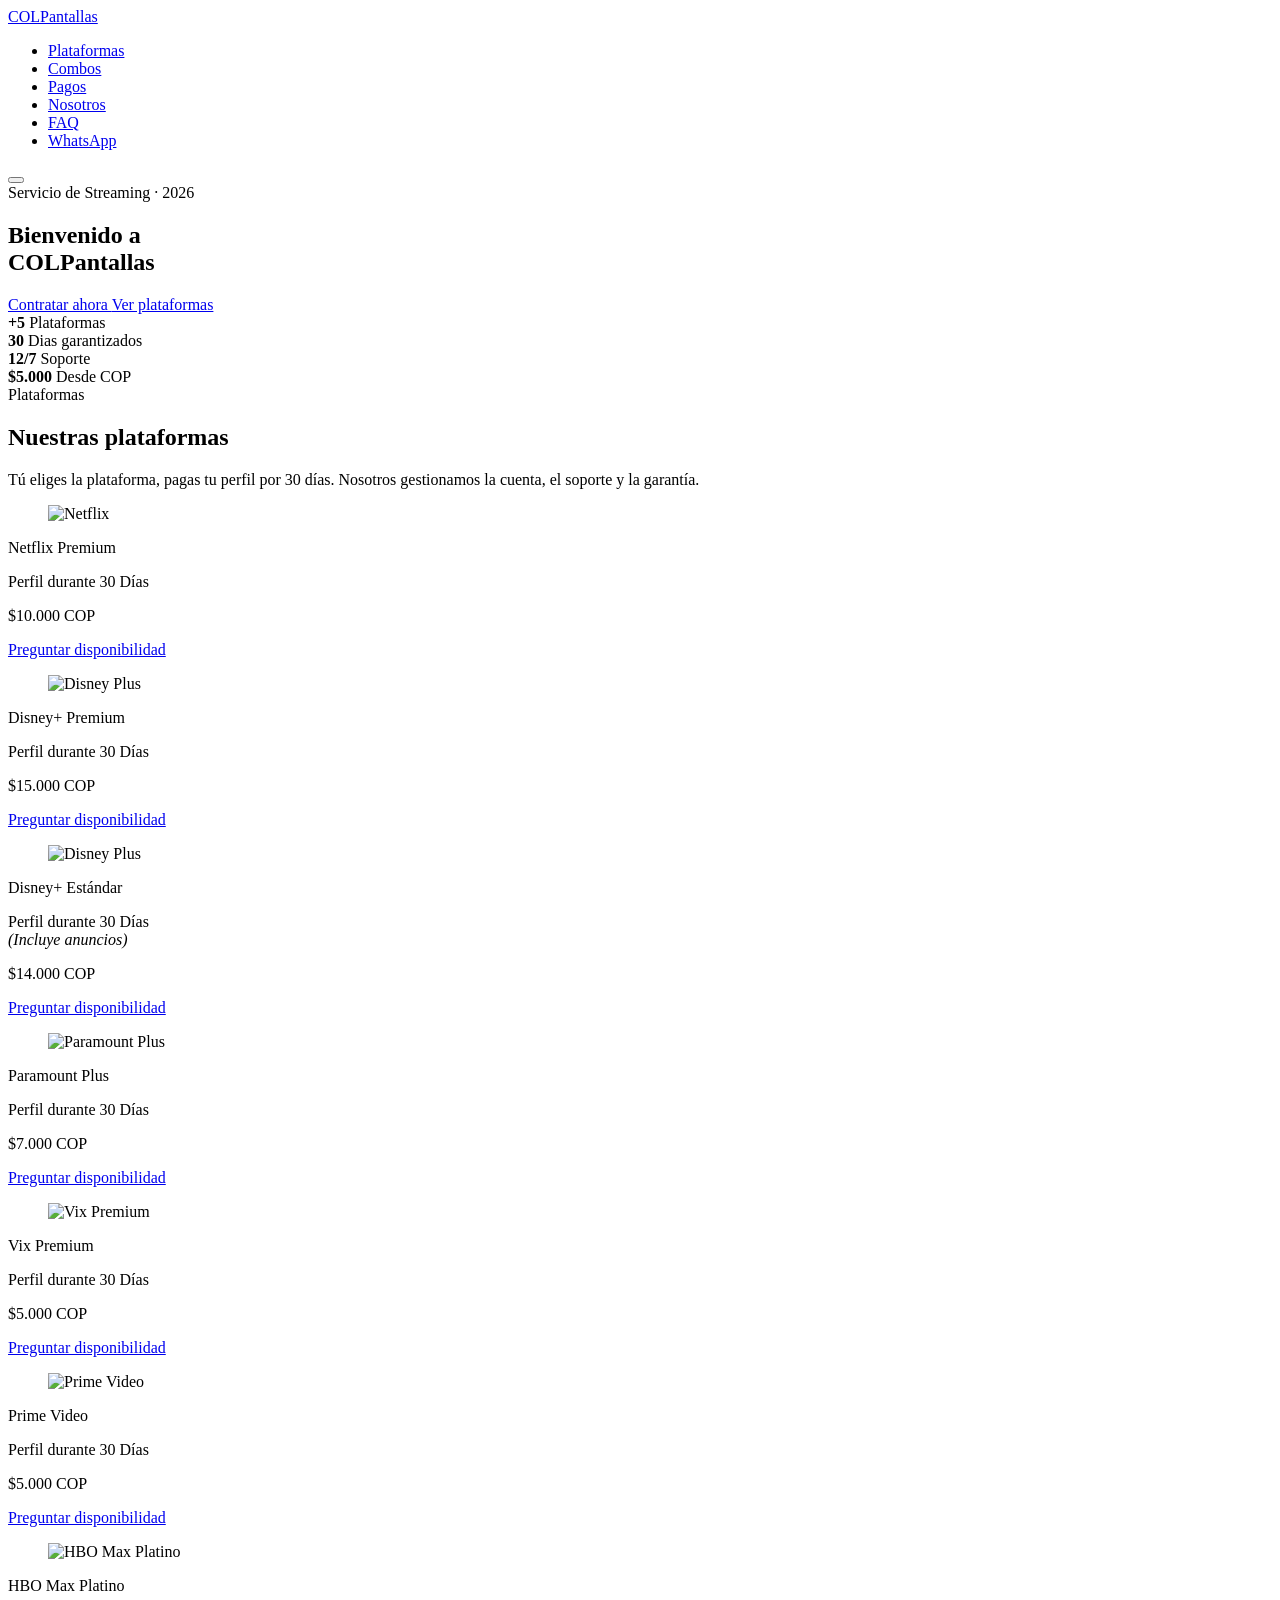
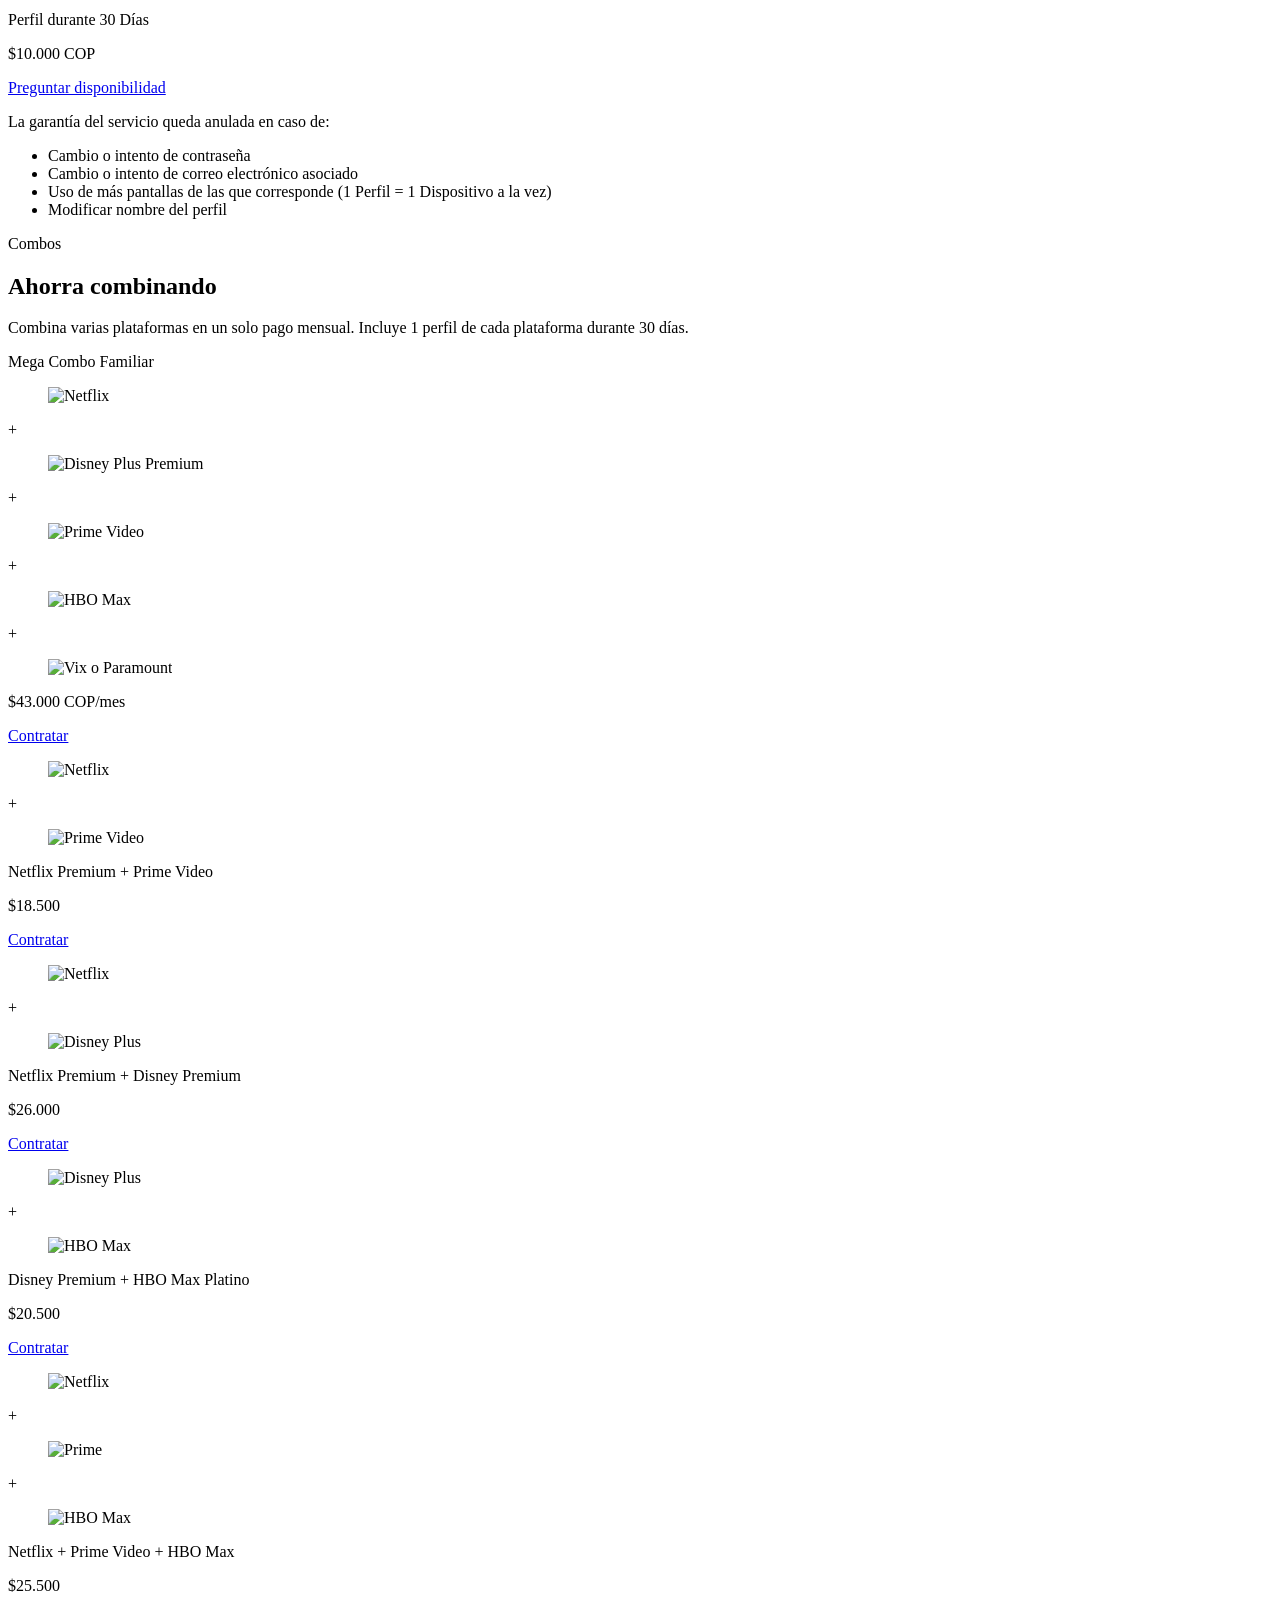
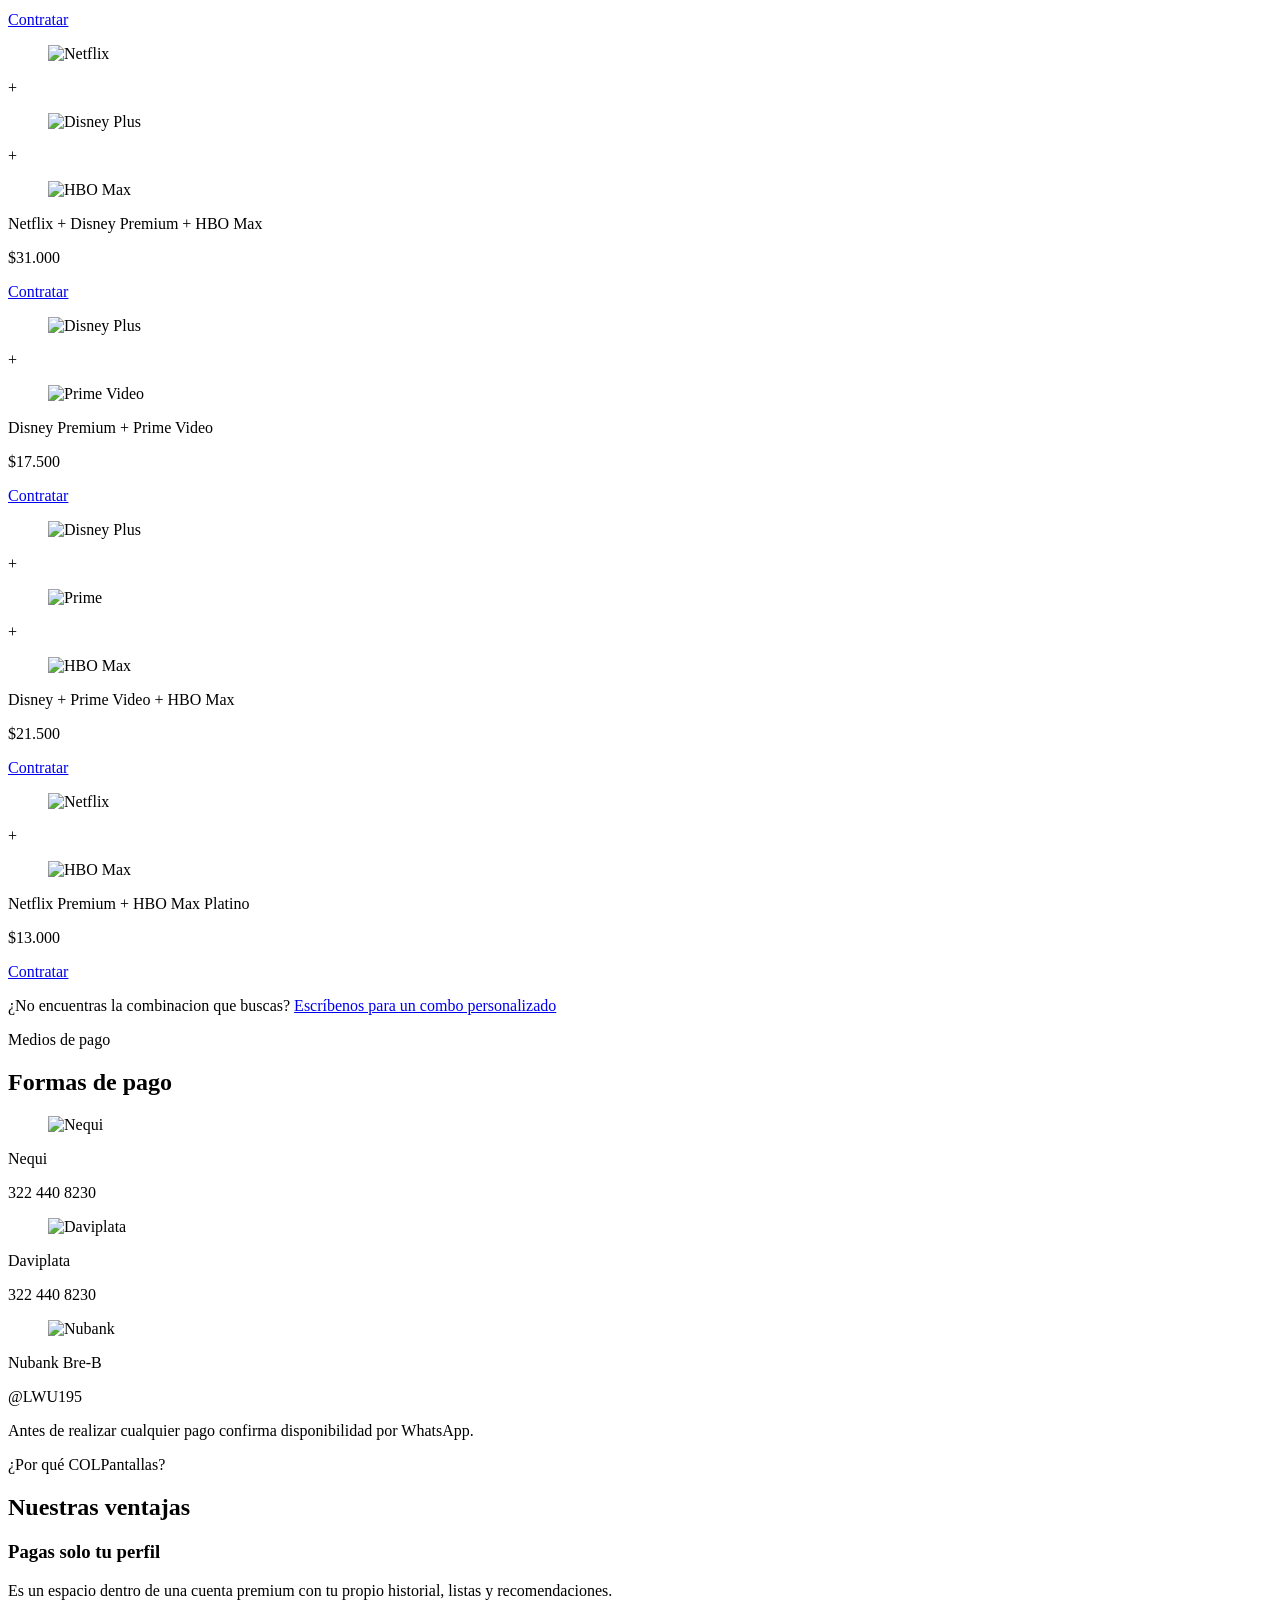
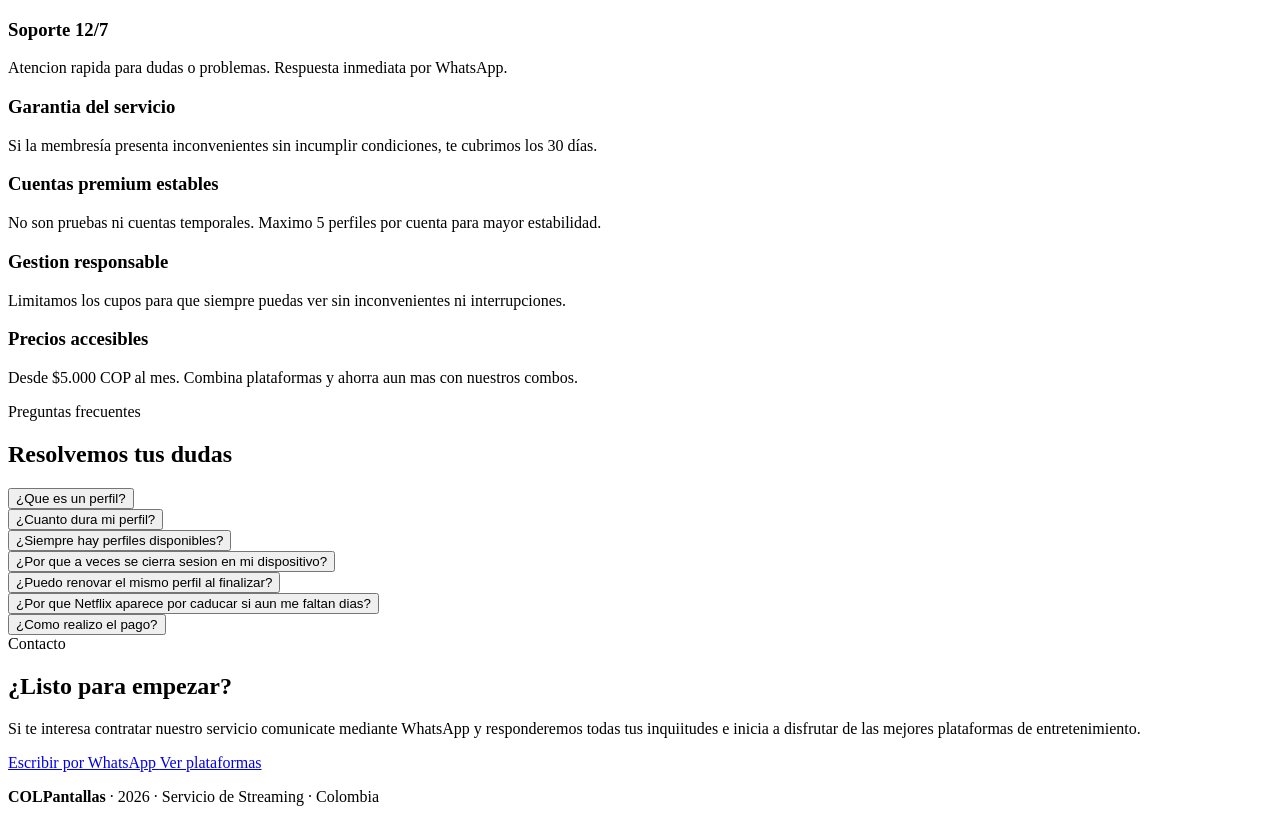
==== commit 8d7af052: "Update index.html" ====
--- a/index.html
+++ b/index.html
@@ -2,1680 +2,662 @@
 <html lang="es">
 
 <head>
-    <meta charset="UTF-8" />
-    <meta name="viewport" content="width=device-width, initial-scale=1.0" />
-
-    <!--  SEO  -->
-    <title>COLPantallas | Streaming Premium por Perfiles – Netflix, Disney+, HBO y más</title>
+    <meta charset="UTF-8">
+    <meta name="viewport" content="width=device-width, initial-scale=1.0">
+    <title>COLPantallas | Streaming Premium – Netflix, Disney+, HBO Max y más en Colombia</title>
     <meta name="description"
-        content="Accede a Netflix Premium, Disney+, HBO Max, Prime Video, Paramount+, Vix y más por solo un perfil mensual. Cuentas estables con garantía y soporte 12/7. Comunícate al 322 440 8230." />
+        content="Perfiles premium de Netflix, Disney+, HBO Max, Prime Video, Paramount+ y Vix en Colombia. 30 días garantizados con soporte 12/7. Desde $5.000 COP. Escríbenos al 322 440 8230.">
     <meta name="keywords"
-        content="streaming colombia, netflix barato, disney plus perfil, HBO max compartido, prime video colombia, COLPantallas" />
-    <meta name="author" content="COLPantallas" />
-    <link rel="canonical" href="https://colpantallas.sebasrc.cloud/" />
-
-    <!--  Open Graph  -->
-    <meta property="og:type" content="website" />
-    <meta property="og:url" content="https://colpantallas.sebasrc.cloud/" />
-    <meta property="og:title" content="COLPantallas – Streaming Premium por Perfiles" />
+        content="streaming Colombia, Netflix barato Colombia, Disney Plus perfil, HBO Max compartido, Prime Video Colombia, COLPantallas, perfil streaming mensual">
+    <meta name="author" content="COLPantallas">
+    <meta name="robots" content="index, follow">
+    <meta name="geo.region" content="CO">
+    <meta name="geo.country" content="Colombia">
+    <link rel="canonical" href="https://colpantallas.sebasrc.cloud/">
+    <meta property="og:type" content="website">
+    <meta property="og:title" content="COLPantallas – Streaming Premium por Perfiles en Colombia">
     <meta property="og:description"
-        content="Netflix, Disney+, HBO Max, Prime Video y más. Perfiles individuales con garantía. Desde $5.000 COP / 30 días." />
-    <meta property="og:image" content="https://colpantallas.sebasrc.cloud/og-image.png" />
-    <meta name="twitter:card" content="summary_large_image" />
-
-    <!--  Favicon placeholder  -->
-    <link rel="icon"
-        href="data:image/svg+xml,<svg xmlns='http://www.w3.org/2000/svg' viewBox='0 0 100 100'><text y='.9em' font-size='90'>🎬</text></svg>" />
-
-    <!--  Fonts  -->
-    <link rel="preconnect" href="https://fonts.googleapis.com" />
-    <link rel="preconnect" href="https://fonts.gstatic.com" crossorigin />
-    <link href="https://fonts.googleapis.com/css2?family=Bebas+Neue&family=Outfit:wght@300;400;500;600;700&display=swap"
-        rel="stylesheet" />
-
-    <!--  Structured Data  -->
+        content="Netflix, Disney+, HBO Max, Prime Video y más. Perfiles individuales desde $5.000 COP por 30 días. Colombia.">
+    <meta property="og:url" content="https://colpantallas.sebasrc.cloud/">
+    <meta property="og:locale" content="es_CO">
+    <meta name="twitter:card" content="summary_large_image">
+    <meta name="twitter:title" content="COLPantallas – Streaming Premium Colombia">
+    <meta name="twitter:description"
+        content="Perfiles de Netflix, Disney+, HBO Max y más desde $5.000 COP. Atención 12/7.">
     <script type="application/ld+json">
-  {
-    "@context": "https://schema.org",
-    "@type": "LocalBusiness",
-    "name": "COLPantallas",
-    "description": "Servicio de streaming premium por perfiles individuales",
-    "telephone": "+573224408230",
-    "url": "https://colpantallas.sebasrc.cloud",
-    "address": { "@type": "PostalAddress", "addressCountry": "CO" },
-    "priceRange": "$"
-  }
-  </script>
-
-    <style>
-        /* TOKENS */
-        :root {
-            --bg: #07070f;
-            --bg2: #0e0e1c;
-            --card: rgba(255, 255, 255, 0.04);
-            --card-border: rgba(255, 255, 255, 0.09);
-            --purple: #7c3aed;
-            --purple-glow: rgba(124, 58, 237, 0.35);
-            --pink: #e11d9a;
-            --pink-glow: rgba(225, 29, 154, 0.3);
-            --text: #f1f5f9;
-            --muted: #94a3b8;
-            --green: #22c55e;
-            --green-bg: rgba(34, 197, 94, 0.12);
-            --red: #ef4444;
-            --red-bg: rgba(239, 68, 68, 0.12);
-            --radius: 16px;
-            --radius-sm: 10px;
+        {
+            "@context": "https://schema.org",
+            "@type": "LocalBusiness",
+            "name": "COLPantallas",
+            "description": "Servicio de streaming premium por perfiles individuales en Colombia",
+            "telephone": "+573224408230",
+            "url": "https://colpantallas.sebasrc.cloud",
+            "address": { "@type": "PostalAddress", "addressCountry": "CO" },
+            "priceRange": "$$",
+            "openingHours": "Mo-Su 00:00-23:59"
         }
-
-        /* RESET & BASE */
-        *,
-        *::before,
-        *::after {
-            box-sizing: border-box;
-            margin: 0;
-            padding: 0;
-        }
-
-        html {
-            scroll-behavior: smooth;
-        }
-
-        body {
-            font-family: 'Outfit', sans-serif;
-            background: var(--bg);
-            color: var(--text);
-            line-height: 1.6;
-            overflow-x: hidden;
-        }
-
-        /* Ambient gradient background */
-        body::before {
-            content: '';
-            position: fixed;
-            inset: 0;
-            background:
-                radial-gradient(ellipse 60% 40% at 15% 10%, rgba(124, 58, 237, 0.18) 0%, transparent 60%),
-                radial-gradient(ellipse 50% 35% at 85% 80%, rgba(225, 29, 154, 0.14) 0%, transparent 55%),
-                radial-gradient(ellipse 40% 30% at 50% 50%, rgba(14, 165, 233, 0.06) 0%, transparent 50%);
-            pointer-events: none;
-            z-index: 0;
-        }
-
-        main,
-        section,
-        header,
-        footer,
-        nav {
-            position: relative;
-            z-index: 1;
-        }
-
-        a {
-            color: inherit;
-            text-decoration: none;
-        }
-
-        img {
-            max-width: 100%;
-            display: block;
-        }
-
-        h1,
-        h2,
-        h3 {
-            line-height: 1.1;
-        }
-
-        .container {
-            max-width: 1100px;
-            margin-inline: auto;
-            padding-inline: clamp(1rem, 5vw, 2.5rem);
-        }
-
-        /* TYPOGRAPHY HELPERS*/
-        .section-label {
-            display: inline-flex;
-            align-items: center;
-            gap: .45rem;
-            font-size: .75rem;
-            font-weight: 600;
-            letter-spacing: .12em;
-            text-transform: uppercase;
-            color: var(--purple);
-            border: 1px solid rgba(124, 58, 237, 0.3);
-            background: rgba(124, 58, 237, 0.08);
-            padding: .3rem .8rem;
-            border-radius: 999px;
-            margin-bottom: 1rem;
-        }
-
-        .section-title {
-            font-family: 'Bebas Neue', sans-serif;
-            font-size: clamp(2.2rem, 5vw, 3.4rem);
-            letter-spacing: .02em;
-            line-height: 1;
-            margin-bottom: .6rem;
-        }
-
-        .section-sub {
-            color: var(--muted);
-            font-size: 1rem;
-            max-width: 540px;
-        }
-
-        /*  NAVIGATION */
-        .navbar {
-            position: sticky;
-            top: 0;
-            z-index: 100;
-            backdrop-filter: blur(18px);
-            -webkit-backdrop-filter: blur(18px);
-            background: rgba(7, 7, 15, 0.8);
-            border-bottom: 1px solid var(--card-border);
-            padding: .9rem 0;
-        }
-
-        .navbar .container {
-            display: flex;
-            align-items: center;
-            justify-content: space-between;
-            gap: 1rem;
-        }
-
-        .logo {
-            font-family: 'Bebas Neue', sans-serif;
-            font-size: 1.7rem;
-            letter-spacing: .06em;
-            background: linear-gradient(135deg, #fff 20%, var(--purple) 80%);
-            -webkit-background-clip: text;
-            -webkit-text-fill-color: transparent;
-            background-clip: text;
-        }
-
-        .nav-links {
-            display: flex;
-            list-style: none;
-            gap: 1.8rem;
-            align-items: center;
-        }
-
-        .nav-links a {
-            font-size: .9rem;
-            font-weight: 500;
-            color: var(--muted);
-            transition: color .2s;
-        }
-
-        .nav-links a:hover {
-            color: var(--text);
-        }
-
-        .btn {
-            display: inline-flex;
-            align-items: center;
-            gap: .45rem;
-            font-family: 'Outfit', sans-serif;
-            font-size: .9rem;
-            font-weight: 600;
-            padding: .6rem 1.3rem;
-            border-radius: 999px;
-            cursor: pointer;
-            transition: transform .15s, box-shadow .2s, opacity .2s;
-            border: none;
-            text-decoration: none;
-        }
-
-        .btn:hover {
-            transform: translateY(-2px);
-            opacity: .92;
-        }
-
-        .btn:active {
-            transform: translateY(0);
-        }
-
-        .btn-whatsapp {
-            background: linear-gradient(135deg, #25d366, #128c48);
-            color: #fff;
-            box-shadow: 0 4px 20px rgba(37, 211, 102, 0.3);
-        }
-
-        .btn-primary {
-            background: linear-gradient(135deg, var(--purple), var(--pink));
-            color: #fff;
-            box-shadow: 0 4px 24px var(--purple-glow);
-        }
-
-        .btn-outline {
-            background: transparent;
-            color: var(--text);
-            border: 1px solid var(--card-border);
-        }
-
-        .btn-outline:hover {
-            border-color: var(--purple);
-            color: var(--purple);
-        }
-
-        /* hamburger */
-        .hamburger {
-            display: none;
-            flex-direction: column;
-            gap: 5px;
-            cursor: pointer;
-            padding: .4rem;
-            background: none;
-            border: none;
-        }
-
-        .hamburger span {
-            display: block;
-            width: 22px;
-            height: 2px;
-            background: var(--text);
-            border-radius: 2px;
-            transition: .3s;
-        }
-
-        /* HERO */
-        .hero {
-            padding: clamp(4rem, 10vw, 7rem) 0 clamp(3rem, 8vw, 5rem);
-            text-align: center;
-        }
-
-        .hero-badge {
-            display: inline-flex;
-            align-items: center;
-            gap: .5rem;
-            font-size: .78rem;
-            font-weight: 600;
-            letter-spacing: .1em;
-            text-transform: uppercase;
-            color: #fff;
-            background: linear-gradient(135deg, var(--purple), var(--pink));
-            padding: .35rem 1rem;
-            border-radius: 999px;
-            margin-bottom: 1.5rem;
-            animation: fadeDown .6s ease;
-        }
-
-        .hero h1 {
-            font-family: 'Bebas Neue', sans-serif;
-            font-size: clamp(3rem, 10vw, 6.5rem);
-            letter-spacing: .03em;
-            margin-bottom: 1rem;
-            animation: fadeUp .7s ease .1s both;
-        }
-
-        .hero h1 span {
-            background: linear-gradient(135deg, var(--purple) 30%, var(--pink) 80%);
-            -webkit-background-clip: text;
-            -webkit-text-fill-color: transparent;
-            background-clip: text;
-        }
-
-        .hero p {
-            font-size: clamp(1rem, 2.5vw, 1.2rem);
-            color: var(--muted);
-            max-width: 560px;
-            margin-inline: auto;
-            margin-bottom: 2rem;
-            animation: fadeUp .7s ease .2s both;
-        }
-
-        .hero-ctas {
-            display: flex;
-            flex-wrap: wrap;
-            gap: .9rem;
-            justify-content: center;
-            animation: fadeUp .7s ease .3s both;
-        }
-
-        .hero-stats {
-            margin-top: 3.5rem;
-            display: flex;
-            flex-wrap: wrap;
-            justify-content: center;
-            gap: 2rem;
-            animation: fadeUp .7s ease .4s both;
-        }
-
-        .hero-stat {
-            display: flex;
-            flex-direction: column;
-            align-items: center;
-            gap: .2rem;
-        }
-
-        .hero-stat strong {
-            font-family: 'Bebas Neue', sans-serif;
-            font-size: 2.2rem;
-            letter-spacing: .04em;
-            background: linear-gradient(135deg, #fff 40%, var(--purple));
-            -webkit-background-clip: text;
-            -webkit-text-fill-color: transparent;
-            background-clip: text;
-        }
-
-        .hero-stat span {
-            font-size: .8rem;
-            color: var(--muted);
-            font-weight: 500;
-        }
-
-        /* 
-       SECTION WRAPPER
-     */
-        .section {
-            padding: clamp(3rem, 7vw, 5.5rem) 0;
-            border-top: 1px solid var(--card-border);
-        }
-
-        .section-header {
-            margin-bottom: 2.5rem;
-        }
-
-        /* 
-       PLATFORM CARDS
-     */
-        .platforms-grid {
-            display: grid;
-            grid-template-columns: repeat(auto-fill, minmax(250px, 1fr));
-            gap: 1.1rem;
-        }
-
-        .platform-card {
-            background: var(--card);
-            border: 1px solid var(--card-border);
-            border-radius: var(--radius);
-            padding: 1.4rem 1.3rem;
-            display: flex;
-            flex-direction: column;
-            gap: .7rem;
-            transition: transform .25s, box-shadow .25s, border-color .25s;
-            position: relative;
-            overflow: hidden;
-        }
-
-        .platform-card::before {
-            content: '';
-            position: absolute;
-            inset: 0;
-            background: var(--tint, rgba(124, 58, 237, 0.06));
-            pointer-events: none;
-        }
-
-        .platform-card:hover {
-            transform: translateY(-4px);
-            box-shadow: 0 16px 40px rgba(0, 0, 0, 0.4);
-            border-color: rgba(124, 58, 237, 0.3);
-        }
-
-        .platform-top {
-            display: flex;
-            align-items: center;
-            justify-content: space-between;
-            gap: .5rem;
-        }
-
-        .platform-icon {
-            width: 44px;
-            height: 44px;
-            border-radius: 10px;
-            display: flex;
-            align-items: center;
-            justify-content: center;
-            font-size: 1.35rem;
-            background: rgba(255, 255, 255, 0.08);
-            font-weight: 900;
-            flex-shrink: 0;
-        }
-
-        .badge-avail {
-            font-size: .7rem;
-            font-weight: 700;
-            letter-spacing: .06em;
-            text-transform: uppercase;
-            padding: .25rem .65rem;
-            border-radius: 999px;
-            display: inline-flex;
-            align-items: center;
-            gap: .3rem;
-            transition: .3s;
-        }
-
-        .badge-avail.available {
-            background: var(--green-bg);
-            color: var(--green);
-            border: 1px solid rgba(34, 197, 94, 0.25);
-        }
-
-        .badge-avail.unavailable {
-            background: var(--red-bg);
-            color: var(--red);
-            border: 1px solid rgba(239, 68, 68, 0.25);
-        }
-
-        .badge-avail.loading {
-            background: rgba(148, 163, 184, 0.1);
-            color: var(--muted);
-            border: 1px solid rgba(148, 163, 184, 0.2);
-            animation: pulse 1.2s ease infinite;
-        }
-
-        @keyframes pulse {
-
-            0%,
-            100% {
-                opacity: 1
-            }
-
-            50% {
-                opacity: .4
-            }
-        }
-
-        .platform-name {
-            font-weight: 700;
-            font-size: 1.05rem;
-        }
-
-        .platform-sub {
-            font-size: .8rem;
-            color: var(--muted);
-            margin-top: -.3rem;
-        }
-
-        .platform-price {
-            display: flex;
-            align-items: flex-end;
-            gap: .3rem;
-        }
-
-        .platform-price .amount {
-            font-family: 'Bebas Neue', sans-serif;
-            font-size: 1.9rem;
-            letter-spacing: .02em;
-            color: #fff;
-        }
-
-        .platform-price .currency {
-            font-size: .75rem;
-            color: var(--muted);
-            font-weight: 500;
-            margin-bottom: .32rem;
-        }
-
-        .platform-period {
-            font-size: .78rem;
-            color: var(--muted);
-        }
-
-        .platform-cta {
-            margin-top: .3rem;
-        }
-
-        .platform-cta a {
-            display: block;
-            text-align: center;
-            background: rgba(255, 255, 255, 0.06);
-            border: 1px solid var(--card-border);
-            border-radius: var(--radius-sm);
-            padding: .55rem;
-            font-size: .85rem;
-            font-weight: 600;
-            color: var(--text);
-            transition: .2s;
-        }
-
-        .platform-cta a:hover {
-            background: var(--purple);
-            border-color: var(--purple);
-        }
-
-        /* 
-       COMBOS
-     */
-        .combos-grid {
-            display: grid;
-            grid-template-columns: repeat(auto-fill, minmax(300px, 1fr));
-            gap: 1.2rem;
-        }
-
-        .combo-card {
-            background: var(--card);
-            border: 1px solid var(--card-border);
-            border-radius: var(--radius);
-            padding: 1.4rem 1.3rem;
-            display: flex;
-            flex-direction: column;
-            gap: .8rem;
-            transition: transform .25s, border-color .25s;
-        }
-
-        .combo-card:hover {
-            transform: translateY(-3px);
-            border-color: rgba(124, 58, 237, 0.3);
-        }
-
-        .combo-card.featured {
-            border-color: rgba(225, 29, 154, 0.4);
-            background: linear-gradient(135deg, rgba(124, 58, 237, 0.08), rgba(225, 29, 154, 0.06));
-            box-shadow: 0 0 0 1px rgba(225, 29, 154, 0.15);
-        }
-
-        .combo-featured-badge {
-            display: inline-flex;
-            align-items: center;
-            gap: .3rem;
-            font-size: .7rem;
-            font-weight: 700;
-            letter-spacing: .08em;
-            text-transform: uppercase;
-            color: var(--pink);
-            background: rgba(225, 29, 154, 0.12);
-            border: 1px solid rgba(225, 29, 154, 0.25);
-            padding: .25rem .65rem;
-            border-radius: 999px;
-            width: fit-content;
-        }
-
-        .combo-platforms {
-            display: flex;
-            flex-wrap: wrap;
-            gap: .4rem;
-        }
-
-        .combo-tag {
-            font-size: .75rem;
-            font-weight: 600;
-            padding: .25rem .6rem;
-            border-radius: 6px;
-            background: rgba(255, 255, 255, 0.07);
-            color: var(--text);
-            border: 1px solid var(--card-border);
-        }
-
-        .combo-bottom {
-            display: flex;
-            align-items: center;
-            justify-content: space-between;
-            gap: 1rem;
-        }
-
-        .combo-price {
-            display: flex;
-            flex-direction: column;
-        }
-
-        .combo-price .label {
-            font-size: .75rem;
-            color: var(--muted);
-            font-weight: 500;
-        }
-
-        .combo-price .value {
-            font-family: 'Bebas Neue', sans-serif;
-            font-size: 2rem;
-            letter-spacing: .03em;
-        }
-
-        .combo-price .value .cop {
-            font-size: .9rem;
-            color: var(--muted);
-        }
-
-        /* 
-       WHY SECTION
-     */
-        .why-grid {
-            display: grid;
-            grid-template-columns: repeat(auto-fill, minmax(230px, 1fr));
-            gap: 1.1rem;
-        }
-
-        .why-card {
-            background: var(--card);
-            border: 1px solid var(--card-border);
-            border-radius: var(--radius);
-            padding: 1.5rem 1.3rem;
-            display: flex;
-            flex-direction: column;
-            gap: .7rem;
-            transition: border-color .2s, transform .2s;
-        }
-
-        .why-card:hover {
-            border-color: rgba(124, 58, 237, 0.3);
-            transform: translateY(-3px);
-        }
-
-        .why-icon {
-            width: 46px;
-            height: 46px;
-            border-radius: 12px;
-            background: linear-gradient(135deg, rgba(124, 58, 237, 0.2), rgba(225, 29, 154, 0.15));
-            display: flex;
-            align-items: center;
-            justify-content: center;
-            font-size: 1.4rem;
-        }
-
-        .why-card h3 {
-            font-size: 1rem;
-            font-weight: 700;
-        }
-
-        .why-card p {
-            font-size: .875rem;
-            color: var(--muted);
-            line-height: 1.55;
-        }
-
-        /* 
-       PAYMENT
-     */
-        .pay-row {
-            display: flex;
-            flex-wrap: wrap;
-            gap: 1rem;
-            justify-content: center;
-        }
-
-        .pay-card {
-            background: var(--card);
-            border: 1px solid var(--card-border);
-            border-radius: var(--radius);
-            padding: 1.3rem 2rem;
-            display: flex;
-            flex-direction: column;
-            align-items: center;
-            gap: .5rem;
-            min-width: 150px;
-            transition: border-color .2s, transform .2s;
-        }
-
-        .pay-card:hover {
-            border-color: rgba(124, 58, 237, 0.3);
-            transform: translateY(-3px);
-        }
-
-        .pay-logo {
-            font-size: 2rem;
-        }
-
-        .pay-name {
-            font-size: .85rem;
-            font-weight: 700;
-        }
-
-        .pay-sub {
-            font-size: .75rem;
-            color: var(--muted);
-        }
-
-        /* 
-       FAQ
-     */
-        .faq-list {
-            display: flex;
-            flex-direction: column;
-            gap: .8rem;
-            max-width: 780px;
-        }
-
-        .faq-item {
-            background: var(--card);
-            border: 1px solid var(--card-border);
-            border-radius: var(--radius-sm);
-            overflow: hidden;
-            transition: border-color .2s;
-        }
-
-        .faq-item.open {
-            border-color: rgba(124, 58, 237, 0.3);
-        }
-
-        .faq-q {
-            padding: 1.1rem 1.3rem;
-            font-weight: 600;
-            font-size: .95rem;
-            cursor: pointer;
-            display: flex;
-            justify-content: space-between;
-            align-items: center;
-            gap: 1rem;
-            user-select: none;
-        }
-
-        .faq-q:hover {
-            color: var(--purple);
-        }
-
-        .faq-icon {
-            width: 22px;
-            height: 22px;
-            border-radius: 50%;
-            background: rgba(124, 58, 237, 0.12);
-            display: flex;
-            align-items: center;
-            justify-content: center;
-            font-size: .85rem;
-            flex-shrink: 0;
-            transition: transform .25s, background .2s;
-        }
-
-        .faq-item.open .faq-icon {
-            transform: rotate(45deg);
-            background: var(--purple);
-        }
-
-        .faq-a {
-            padding: 0 1.3rem;
-            font-size: .9rem;
-            color: var(--muted);
-            line-height: 1.65;
-            max-height: 0;
-            overflow: hidden;
-            transition: max-height .35s ease, padding .25s;
-        }
-
-        .faq-item.open .faq-a {
-            max-height: 300px;
-            padding-bottom: 1.1rem;
-        }
-
-        /* 
-       IMPORTANT NOTICE
-     */
-        .notice {
-            background: rgba(239, 68, 68, 0.06);
-            border: 1px solid rgba(239, 68, 68, 0.2);
-            border-radius: var(--radius);
-            padding: 1.3rem 1.5rem;
-            display: flex;
-            gap: 1rem;
-            align-items: flex-start;
-        }
-
-        .notice-icon {
-            font-size: 1.4rem;
-            flex-shrink: 0;
-        }
-
-        .notice-body h4 {
-            font-size: .95rem;
-            font-weight: 700;
-            color: #fca5a5;
-            margin-bottom: .4rem;
-        }
-
-        .notice-body p {
-            font-size: .875rem;
-            color: var(--muted);
-        }
-
-        .notice-body ul {
-            list-style: none;
-            margin-top: .5rem;
-            display: flex;
-            flex-direction: column;
-            gap: .3rem;
-        }
-
-        .notice-body ul li::before {
-            content: '✗ ';
-            color: var(--red);
-            font-weight: 700;
-        }
-
-        .notice-body ul li {
-            font-size: .875rem;
-            color: var(--muted);
-        }
-
-        /* 
-       FOOTER / CONTACT
-     */
-        .contact-cta {
-            text-align: center;
-            padding: clamp(3rem, 7vw, 5rem) 0;
-        }
-
-        .contact-cta .section-title {
-            font-size: clamp(2rem, 6vw, 4rem);
-        }
-
-        .contact-phone {
-            display: inline-flex;
-            align-items: center;
-            gap: .6rem;
-            font-family: 'Bebas Neue', sans-serif;
-            font-size: clamp(1.5rem, 4vw, 2.5rem);
-            letter-spacing: .06em;
-            color: var(--green);
-            margin: 1.2rem 0 2rem;
-        }
-
-        footer {
-            border-top: 1px solid var(--card-border);
-            padding: 2rem 0;
-        }
-
-        .footer-inner {
-            display: flex;
-            flex-wrap: wrap;
-            gap: 1rem;
-            align-items: center;
-            justify-content: space-between;
-        }
-
-        .footer-note {
-            font-size: .8rem;
-            color: var(--muted);
-        }
-
-        /* 
-       FLOATING WHATSAPP
-     */
-        .wa-float {
-            position: fixed;
-            bottom: 1.5rem;
-            right: 1.5rem;
-            z-index: 200;
-            width: 56px;
-            height: 56px;
-            border-radius: 50%;
-            background: linear-gradient(135deg, #25d366, #128c48);
-            display: flex;
-            align-items: center;
-            justify-content: center;
-            font-size: 1.6rem;
-            box-shadow: 0 6px 24px rgba(37, 211, 102, 0.4);
-            transition: transform .2s, box-shadow .2s;
-            animation: bounceIn .6s .8s both;
-        }
-
-        .wa-float:hover {
-            transform: scale(1.1);
-            box-shadow: 0 10px 32px rgba(37, 211, 102, 0.5);
-        }
-
-        /* 
-       ANIMATIONS
-     */
-        @keyframes fadeDown {
-            from {
-                opacity: 0;
-                transform: translateY(-12px)
-            }
-
-            to {
-                opacity: 1;
-                transform: none
-            }
-        }
-
-        @keyframes fadeUp {
-            from {
-                opacity: 0;
-                transform: translateY(14px)
-            }
-
-            to {
-                opacity: 1;
-                transform: none
-            }
-        }
-
-        @keyframes bounceIn {
-            0% {
-                opacity: 0;
-                transform: scale(.5)
-            }
-
-            80% {
-                transform: scale(1.08)
-            }
-
-            100% {
-                opacity: 1;
-                transform: scale(1)
-            }
-        }
-
-        /* Scroll reveal */
-        .reveal {
-            opacity: 0;
-            transform: translateY(24px);
-            transition: opacity .5s ease, transform .5s ease;
-        }
-
-        .reveal.visible {
-            opacity: 1;
-            transform: none;
-        }
-
-        /* 
-       RESPONSIVE
-     */
-        @media (max-width: 700px) {
-            .nav-links {
-                display: none;
-                position: fixed;
-                inset: 60px 0 0;
-                background: var(--bg);
-                flex-direction: column;
-                align-items: center;
-                justify-content: center;
-                gap: 2rem;
-                font-size: 1.2rem;
-                z-index: 99;
-            }
-
-            .nav-links.open {
-                display: flex;
-            }
-
-            .hamburger {
-                display: flex;
-            }
-
-            .hero-ctas .btn {
-                width: 100%;
-                justify-content: center;
-            }
-        }
-    </style>
+    </script>
+
+    <link rel="preconnect" href="https://fonts.googleapis.com">
+    <link rel="preconnect" href="https://fonts.gstatic.com" crossorigin>
+    <link
+        href="https://fonts.googleapis.com/css2?family=Zain:ital,wght@0,200;0,300;0,400;0,700;0,800;0,900;1,300;1,400&display=swap"
+        rel="stylesheet">
+
+    <link rel="stylesheet" href="./styles.css">
 </head>
 
 <body>
 
-    <!--  NAVBAR  -->
-    <nav class="navbar" role="navigation" aria-label="Navegación principal">
-        <div class="container">
-            <a href="/" class="logo" aria-label="COLPantallas inicio">🎬 COLPANTALLAS</a>
-
-            <ul class="nav-links" id="navLinks">
+    <nav class="navegacion" role="navigation" aria-label="Menu principal">
+        <div class="contenedor nav-contenido">
+            <a href="/" class="logo-marca" aria-label="COLPantallas inicio">COLPantallas</a>
+            <ul class="nav-enlaces" id="menuMovil" role="list">
                 <li><a href="#plataformas">Plataformas</a></li>
                 <li><a href="#combos">Combos</a></li>
-                <li><a href="#como-funciona">Cómo funciona</a></li>
+                <li><a href="#pagos">Pagos</a></li>
+                <li><a href="#nosotros">Nosotros</a></li>
                 <li><a href="#faq">FAQ</a></li>
                 <li>
-                    <a href="https://wa.me/573224408230?text=Hola%2C%20quiero%20info%20sobre%20COLPantallas"
-                        target="_blank" rel="noopener noreferrer" class="btn btn-whatsapp"
-                        aria-label="Contactar por WhatsApp">
-                        💬 WhatsApp
+                    <a href="https://wa.me/573224408230?text=Hola%2C%20quiero%20informaci%C3%B3n%20sobre%20COLPantallas"
+                        target="_blank" rel="noopener noreferrer" class="boton-wa-nav">
+                        WhatsApp
                     </a>
                 </li>
             </ul>
-
-            <button class="hamburger" id="hamburger" aria-label="Abrir menú" aria-expanded="false">
+            <button class="boton-menu" id="botonMenu" aria-label="Abrir menu" aria-expanded="false">
                 <span></span><span></span><span></span>
             </button>
         </div>
     </nav>
 
-    <!--  HERO  -->
-    <header class="hero">
-        <div class="container">
-            <div class="hero-badge">✦ Streaming Premium por Perfiles ✦</div>
-
-            <h1>TU <span>ENTRETENIMIENTO</span><br>SIN PAGAR TODO</h1>
-
-            <p>Accede a Netflix, Disney+, HBO Max, Prime Video y más. Solo pagas <strong>tu perfil por 30 días</strong>.
-                Nosotros nos encargamos de la cuenta, soporte y garantía.</p>
-
-            <div class="hero-ctas">
-                <a href="https://wa.me/573224408230?text=Hola%2C%20quiero%20contratar%20un%20perfil%20de%20streaming"
-                    target="_blank" rel="noopener noreferrer" class="btn btn-primary">
-                    💬 Contratar ahora
-                </a>
-                <a href="#plataformas" class="btn btn-outline">Ver plataformas ↓</a>
+    <main>
+
+        <section class="inicio" id="inicio" aria-label="Inicio">
+            <div class="contenedor inicio-contenido">
+                <span class="etiqueta-seccion">Servicio de Streaming · 2026</span>
+                <h1 class="titulo-inicio">Bienvenido a<br><span class="texto-gradiente">COLPantallas</span></h1>
+
+                <div class="inicio-acciones">
+                    <a href="https://wa.me/573224408230?text=Quiero%20contratar%20un%20perfil%20de%20streaming"
+                        target="_blank" rel="noopener noreferrer" class="boton-principal">
+                        Contratar ahora
+                    </a>
+                    <a href="#plataformas" class="boton-secundario">Ver plataformas</a>
+                </div>
+
+                <div class="inicio-estadisticas">
+                    <div class="estadistica-item">
+                        <strong>+5</strong>
+                        <span>Plataformas</span>
+                    </div>
+                    <div class="estadistica-item">
+                        <strong>30</strong>
+                        <span>Dias garantizados</span>
+                    </div>
+                    <div class="estadistica-item">
+                        <strong>12/7</strong>
+                        <span>Soporte</span>
+                    </div>
+                    <div class="estadistica-item">
+                        <strong>$5.000</strong>
+                        <span>Desde COP</span>
+                    </div>
+                </div>
             </div>
-
-            <div class="hero-stats">
-                <div class="hero-stat">
-                    <strong>7+</strong>
-                    <span>Plataformas</span>
-                </div>
-                <div class="hero-stat">
-                    <strong>30</strong>
-                    <span>Días garantizados</span>
-                </div>
-                <div class="hero-stat">
-                    <strong>12/7</strong>
-                    <span>Soporte</span>
-                </div>
-                <div class="hero-stat">
-                    <strong>$5.000</strong>
-                    <span>Desde</span>
+        </section>
+
+        <section class="seccion" id="plataformas" aria-label="Plataformas disponibles">
+            <div class="contenedor">
+                <div class="encabezado-seccion revelar">
+                    <span class="etiqueta-seccion">Plataformas</span>
+                    <h2 class="titulo-seccion">Nuestras plataformas</h2>
+                    <p class="subtitulo-seccion">Tú eliges la plataforma, pagas tu perfil por 30 días. Nosotros
+                        gestionamos la cuenta, el soporte y la garantía.</p>
+                </div>
+
+                <div class="rejilla-plataformas">
+
+                    <article class="tarjeta-plataforma revelar">
+                        <figure class="contenedor-logo">
+                            <img src="https://yt3.googleusercontent.com/OiQSgBnd7dqh8GVHJST1wHGlilGMz2BwrODb9hWudMixMro_H-jB3lk0d_6GsN1StAj22-TR3g=s900-c-k-c0x00ffffff-no-rj"
+                                alt="Netflix" class="imagen-logo" loading="lazy">
+                        </figure>
+                        <div class="info-plataforma">
+                            <p class="nombre-plataforma" data-plataforma="netflix">Netflix Premium</p>
+                            <p class="plan-plataforma">Perfil durante 30 Días</p>
+                        </div>
+                        <p class="precio-plataforma">$10.000 <span>COP</span></p>
+                        <a href="https://wa.me/573224408230?text=Quiero%20Netflix%20Premium" target="_blank"
+                            rel="noopener noreferrer" class="enlace-tarjeta">
+                            Preguntar disponibilidad
+                        </a>
+                    </article>
+
+                    <article class="tarjeta-plataforma revelar">
+                        <figure class="contenedor-logo">
+                            <img src="https://gestion.pe/resizer/v2/G7YBPHP7LNCHBKAKYEREIN5NSU.jpg?auth=ab1db10c074450ad503dc842cdaec67dbdf290878e9cd37075e17b283a949962&width=1200&height=900&quality=75&smart=true"
+                                alt="Disney Plus" class="imagen-logo" loading="lazy">
+                        </figure>
+                        <div class="info-plataforma">
+                            <p class="nombre-plataforma" data-plataforma="disney">Disney+ Premium</p>
+                            <p class="plan-plataforma">Perfil durante 30 Días</p>
+                        </div>
+                        <p class="precio-plataforma">$15.000 <span>COP</span></p>
+                        <a href="https://wa.me/573224408230?text=Quiero%20Disney%2B%20Premium" target="_blank"
+                            rel="noopener noreferrer" class="enlace-tarjeta">
+                            Preguntar disponibilidad
+                        </a>
+                    </article>
+
+                    <article class="tarjeta-plataforma revelar">
+                        <figure class="contenedor-logo">
+                            <img src="https://www.dineroenimagen.com/media/dinero/images/2024/03/disney-logo.jpg"
+                                alt="Disney Plus" class="imagen-logo" loading="lazy">
+                        </figure>
+                        <div class="info-plataforma">
+                            <p class="nombre-plataforma" data-plataforma="disney-standard">Disney+ Estándar</p>
+                            <p class="plan-plataforma">Perfil durante 30 Días <br> <em>(Incluye anuncios)</em></p>
+                        </div>
+                        <p class="precio-plataforma">$14.000 <span>COP</span></p>
+                        <a href="https://wa.me/573224408230?text=Quiero%20Disney%2B%20Est%C3%A1ndar" target="_blank"
+                            rel="noopener noreferrer" class="enlace-tarjeta">
+                            Preguntar disponibilidad
+                        </a>
+                    </article>
+
+                    <article class="tarjeta-plataforma revelar">
+                        <figure class="contenedor-logo">
+                            <img src="https://play-lh.googleusercontent.com/NMldcfWpw42-kIyzKuza9P80MLZo9wHyui3iqrzN_MaceeYLaSfE2djE-uu5nm2rHbk"
+                                alt="Paramount Plus" class="imagen-logo" loading="lazy">
+                        </figure>
+                        <div class="info-plataforma">
+                            <p class="nombre-plataforma" data-plataforma="paramount">Paramount Plus</p>
+                            <p class="plan-plataforma">Perfil durante 30 Días</p>
+                        </div>
+                        <p class="precio-plataforma">$7.000 <span>COP</span></p>
+                        <a href="https://wa.me/573224408230?text=Quiero%20Paramount%20Plus" target="_blank"
+                            rel="noopener noreferrer" class="enlace-tarjeta">
+                            Preguntar disponibilidad
+                        </a>
+                    </article>
+
+                    <article class="tarjeta-plataforma revelar">
+                        <figure class="contenedor-logo">
+                            <img src="https://i.blogs.es/87ba40/vix-/1366_2000.jpeg" alt="Vix Premium"
+                                class="imagen-logo" loading="lazy">
+                        </figure>
+                        <div class="info-plataforma">
+                            <p class="nombre-plataforma" data-plataforma="vix">Vix Premium</p>
+                            <p class="plan-plataforma">Perfil durante 30 Días</p>
+                        </div>
+                        <p class="precio-plataforma">$5.000 <span>COP</span></p>
+                        <a href="https://wa.me/573224408230?text=Quiero%20Vix%20Premium" target="_blank"
+                            rel="noopener noreferrer" class="enlace-tarjeta">
+                            Preguntar disponibilidad
+                        </a>
+                    </article>
+
+                    <article class="tarjeta-plataforma revelar">
+                        <figure class="contenedor-logo">
+                            <img src="https://www.mobiflip.de/wp-content/uploads/2019/11/amazon-prime-video-logo-header.jpg"
+                                alt="Prime Video" class="imagen-logo" loading="lazy">
+                        </figure>
+                        <div class="info-plataforma">
+                            <p class="nombre-plataforma" data-plataforma="prime">Prime Video</p>
+                            <p class="plan-plataforma">Perfil durante 30 Días</p>
+                        </div>
+                        <p class="precio-plataforma">$5.000 <span>COP</span></p>
+                        <a href="https://wa.me/573224408230?text=Quiero%20Prime%20Video" target="_blank"
+                            rel="noopener noreferrer" class="enlace-tarjeta">
+                            Preguntar disponibilidad
+                        </a>
+                    </article>
+
+                    <article class="tarjeta-plataforma revelar">
+                        <figure class="contenedor-logo">
+                            <img src="https://i.pinimg.com/564x/fb/b8/dc/fbb8dc956462eda12d17ce3d08a22ac4.jpg"
+                                alt="HBO Max Platino" class="imagen-logo" loading="lazy">
+                        </figure>
+                        <div class="info-plataforma">
+                            <p class="nombre-plataforma" data-plataforma="hbo">HBO Max Platino</p>
+                            <p class="plan-plataforma">Perfil durante 30 Días</p>
+                        </div>
+                        <p class="precio-plataforma">$10.000 <span>COP</span></p>
+                        <a href="https://wa.me/573224408230?text=Quiero%20HBO%20Max%20Platino" target="_blank"
+                            rel="noopener noreferrer" class="enlace-tarjeta">
+                            Preguntar disponibilidad
+                        </a>
+                    </article>
+
+                </div>
+
+                <div class="aviso-garantia revelar">
+                    <p class="aviso-titulo">La garantía del servicio queda anulada en caso de:</p>
+                    <ul class="aviso-lista">
+                        <li>Cambio o intento de contraseña</li>
+                        <li>Cambio o intento de correo electrónico asociado</li>
+                        <li>Uso de más pantallas de las que corresponde (1 Perfil = 1 Dispositivo a la vez)</li>
+                        <li>Modificar nombre del perfil</li>
+                    </ul>
                 </div>
             </div>
-        </div>
-    </header>
-
-    <!--  PLATAFORMAS  -->
-    <section class="section" id="plataformas" aria-label="Plataformas disponibles">
-        <div class="container">
-            <div class="section-header reveal">
-                <span class="section-label">📺 Disponibilidad en tiempo real</span>
-                <h2 class="section-title">PLATAFORMAS</h2>
-                <p class="section-sub">Precios por perfil individual durante 30 días. Los estados se actualizan en
-                    tiempo real.</p>
+        </section>
+
+        <section class="seccion" id="combos" aria-label="Combos de plataformas">
+            <div class="contenedor">
+                <div class="encabezado-seccion revelar">
+                    <span class="etiqueta-seccion">Combos</span>
+                    <h2 class="titulo-seccion">Ahorra combinando</h2>
+                    <p class="subtitulo-seccion">Combina varias plataformas en un solo pago mensual. Incluye 1 perfil de
+                        cada plataforma durante 30 días.</p>
+                </div>
+
+                <div class="mega-combo revelar">
+                    <div class="mega-combo-contenido">
+                        <p class="mega-combo-etiqueta">Mega Combo Familiar</p>
+
+                        <div class="combo-logos">
+                            <figure class="combo-logo-figura"><img
+                                    src="https://images.ctfassets.net/4cd45et68cgf/Rx83JoRDMkYNlMC9MKzcB/2b14d5a59fc3937afd3f03191e19502d/Netflix-Symbol.png?w=700&h=456"
+                                    alt="Netflix" loading="lazy">
+                            </figure>
+                            <span class="combo-signo">+</span>
+                            <figure class="combo-logo-figura"><img
+                                    src="https://cloudfront-us-east-1.images.arcpublishing.com/infobae/5EGT4P4UKRGAZPDR52FKJJW4YU.png"
+                                    alt="Disney Plus Premium" loading="lazy"></figure>
+                            <span class="combo-signo">+</span>
+                            <figure class="combo-logo-figura"><img
+                                    src="https://encrypted-tbn0.gstatic.com/images?q=tbn:ANd9GcShFrCJxGrX1YpNMKxDEnmJelG-e1uTrwNZxw&s"
+                                    alt="Prime Video" loading="lazy"></figure>
+                            <span class="combo-signo">+</span>
+                            <figure class="combo-logo-figura"><img
+                                    src="https://static.wikia.nocookie.net/cartoonnetwork/images/6/63/HBOMax_%282025%29.jpg/revision/latest?cb=20250729181449&path-prefix=es"
+                                    alt="HBO Max" loading="lazy">
+                            </figure>
+                            <span class="combo-signo">+</span>
+                            <figure class="combo-logo-figura"><img
+                                    src="https://laopinion.com/wp-content/uploads/sites/3/2022/02/vix-televisaunivision-plataforma-streaming.jpg?w=2600"
+                                    alt="Vix o Paramount" loading="lazy"></figure>
+                        </div>
+
+                    </div>
+
+                    <div class="mega-combo-accion">
+                        <p class="precio-mega">$43.000 <span>COP/mes</span></p>
+                        <a href="https://wa.me/573224408230?text=Quiero%20el%20Mega%20Combo%20Familiar" target="_blank"
+                            rel="noopener noreferrer" class="boton-principal">
+                            Contratar
+                        </a>
+                    </div>
+                </div>
+
+                <div class="rejilla-combos">
+
+                    <div class="tarjeta-combo revelar">
+                        <div class="combo-logos-mini">
+                            <figure class="logo-mini"><img
+                                    src="https://images.ctfassets.net/4cd45et68cgf/Rx83JoRDMkYNlMC9MKzcB/2b14d5a59fc3937afd3f03191e19502d/Netflix-Symbol.png?w=700&h=456"
+                                    alt="Netflix" loading="lazy"></figure>
+                            <span class="combo-signo-mini">+</span>
+                            <figure class="logo-mini"><img
+                                    src="https://encrypted-tbn0.gstatic.com/images?q=tbn:ANd9GcShFrCJxGrX1YpNMKxDEnmJelG-e1uTrwNZxw&s"
+                                    alt="Prime Video" loading="lazy">
+                            </figure>
+                        </div>
+                        <p class="nombre-combo">Netflix Premium + Prime Video</p>
+                        <p class="precio-combo">$18.500</p>
+                        <a href="https://wa.me/573224408230?text=Quiero%20Netflix%20%2B%20Prime%20Video" target="_blank"
+                            rel="noopener noreferrer" class="enlace-tarjeta">Contratar</a>
+                    </div>
+
+                    <div class="tarjeta-combo revelar">
+                        <div class="combo-logos-mini">
+                            <figure class="logo-mini"><img
+                                    src="https://images.ctfassets.net/4cd45et68cgf/Rx83JoRDMkYNlMC9MKzcB/2b14d5a59fc3937afd3f03191e19502d/Netflix-Symbol.png?w=700&h=456"
+                                    alt="Netflix" loading="lazy"></figure>
+                            <span class="combo-signo-mini">+</span>
+                            <figure class="logo-mini"><img
+                                    src="https://cloudfront-us-east-1.images.arcpublishing.com/infobae/5EGT4P4UKRGAZPDR52FKJJW4YU.png"
+                                    alt="Disney Plus" loading="lazy">
+                            </figure>
+                        </div>
+                        <p class="nombre-combo">Netflix Premium + Disney Premium</p>
+                        <p class="precio-combo">$26.000</p>
+                        <a href="https://wa.me/573224408230?text=Quiero%20Netflix%20%2B%20Disney" target="_blank"
+                            rel="noopener noreferrer" class="enlace-tarjeta">Contratar</a>
+                    </div>
+
+                    <div class="tarjeta-combo revelar">
+                        <div class="combo-logos-mini">
+                            <figure class="logo-mini"><img
+                                    src="https://cloudfront-us-east-1.images.arcpublishing.com/infobae/5EGT4P4UKRGAZPDR52FKJJW4YU.png"
+                                    alt="Disney Plus" loading="lazy">
+                            </figure>
+                            <span class="combo-signo-mini">+</span>
+                            <figure class="logo-mini"><img
+                                    src="https://static.wikia.nocookie.net/cartoonnetwork/images/6/63/HBOMax_(2025).jpg/revision/latest?cb=20250729181449&path-prefix=es"
+                                    alt="HBO Max" loading="lazy"></figure>
+                        </div>
+                        <p class="nombre-combo">Disney Premium + HBO Max Platino</p>
+                        <p class="precio-combo">$20.500</p>
+                        <a href="https://wa.me/573224408230?text=Quiero%20Disney%20%2B%20HBO" target="_blank"
+                            rel="noopener noreferrer" class="enlace-tarjeta">Contratar</a>
+                    </div>
+
+                    <div class="tarjeta-combo revelar">
+                        <div class="combo-logos-mini">
+                            <figure class="logo-mini"><img
+                                    src="https://images.ctfassets.net/4cd45et68cgf/Rx83JoRDMkYNlMC9MKzcB/2b14d5a59fc3937afd3f03191e19502d/Netflix-Symbol.png?w=700&h=456"
+                                    alt="Netflix" loading="lazy"></figure>
+                            <span class="combo-signo-mini">+</span>
+                            <figure class="logo-mini"><img
+                                    src="https://encrypted-tbn0.gstatic.com/images?q=tbn:ANd9GcShFrCJxGrX1YpNMKxDEnmJelG-e1uTrwNZxw&s"
+                                    alt="Prime" loading="lazy"></figure>
+                            <span class="combo-signo-mini">+</span>
+                            <figure class="logo-mini"><img
+                                    src="https://static.wikia.nocookie.net/cartoonnetwork/images/6/63/HBOMax_(2025).jpg/revision/latest?cb=20250729181449&path-prefix=es"
+                                    alt="HBO Max" loading="lazy"></figure>
+                        </div>
+                        <p class="nombre-combo">Netflix + Prime Video + HBO Max</p>
+                        <p class="precio-combo">$25.500</p>
+                        <a href="https://wa.me/573224408230?text=Quiero%20Netflix%20%2B%20Prime%20%2B%20HBO"
+                            target="_blank" rel="noopener noreferrer" class="enlace-tarjeta">Contratar</a>
+                    </div>
+
+                    <div class="tarjeta-combo revelar">
+                        <div class="combo-logos-mini">
+                            <figure class="logo-mini"><img
+                                    src="https://images.ctfassets.net/4cd45et68cgf/Rx83JoRDMkYNlMC9MKzcB/2b14d5a59fc3937afd3f03191e19502d/Netflix-Symbol.png?w=700&h=456"
+                                    alt="Netflix" loading="lazy"></figure>
+                            <span class="combo-signo-mini">+</span>
+                            <figure class="logo-mini"><img
+                                    src="https://cloudfront-us-east-1.images.arcpublishing.com/infobae/5EGT4P4UKRGAZPDR52FKJJW4YU.png"
+                                    alt="Disney Plus" loading="lazy">
+                            </figure>
+                            <span class="combo-signo-mini">+</span>
+                            <figure class="logo-mini"><img
+                                    src="https://static.wikia.nocookie.net/cartoonnetwork/images/6/63/HBOMax_(2025).jpg/revision/latest?cb=20250729181449&path-prefix=es"
+                                    alt="HBO Max" loading="lazy"></figure>
+                        </div>
+                        <p class="nombre-combo">Netflix + Disney Premium + HBO Max</p>
+                        <p class="precio-combo">$31.000</p>
+                        <a href="https://wa.me/573224408230?text=Quiero%20Netflix%20%2B%20Disney%20%2B%20HBO"
+                            target="_blank" rel="noopener noreferrer" class="enlace-tarjeta">Contratar</a>
+                    </div>
+
+                    <div class="tarjeta-combo revelar">
+                        <div class="combo-logos-mini">
+                            <figure class="logo-mini"><img
+                                    src="https://cloudfront-us-east-1.images.arcpublishing.com/infobae/5EGT4P4UKRGAZPDR52FKJJW4YU.png"
+                                    alt="Disney Plus" loading="lazy">
+                            </figure>
+                            <span class="combo-signo-mini">+</span>
+                            <figure class="logo-mini"><img
+                                    src="https://encrypted-tbn0.gstatic.com/images?q=tbn:ANd9GcShFrCJxGrX1YpNMKxDEnmJelG-e1uTrwNZxw&s"
+                                    alt="Prime Video" loading="lazy">
+                            </figure>
+                        </div>
+                        <p class="nombre-combo">Disney Premium + Prime Video</p>
+                        <p class="precio-combo">$17.500</p>
+                        <a href="https://wa.me/573224408230?text=Quiero%20Disney%20%2B%20Prime%20Video" target="_blank"
+                            rel="noopener noreferrer" class="enlace-tarjeta">Contratar</a>
+                    </div>
+
+                    <div class="tarjeta-combo revelar">
+                        <div class="combo-logos-mini">
+                            <figure class="logo-mini"><img
+                                    src="https://cloudfront-us-east-1.images.arcpublishing.com/infobae/5EGT4P4UKRGAZPDR52FKJJW4YU.png"
+                                    alt="Disney Plus" loading="lazy">
+                            </figure>
+                            <span class="combo-signo-mini">+</span>
+                            <figure class="logo-mini"><img
+                                    src="https://encrypted-tbn0.gstatic.com/images?q=tbn:ANd9GcShFrCJxGrX1YpNMKxDEnmJelG-e1uTrwNZxw&s"
+                                    alt="Prime" loading="lazy"></figure>
+                            <span class="combo-signo-mini">+</span>
+                            <figure class="logo-mini"><img
+                                    src="https://static.wikia.nocookie.net/cartoonnetwork/images/6/63/HBOMax_(2025).jpg/revision/latest?cb=20250729181449&path-prefix=es"
+                                    alt="HBO Max" loading="lazy"></figure>
+                        </div>
+                        <p class="nombre-combo">Disney + Prime Video + HBO Max</p>
+                        <p class="precio-combo">$21.500</p>
+                        <a href="https://wa.me/573224408230?text=Quiero%20Disney%20%2B%20Prime%20%2B%20HBO"
+                            target="_blank" rel="noopener noreferrer" class="enlace-tarjeta">Contratar</a>
+                    </div>
+
+                    <div class="tarjeta-combo revelar">
+                        <div class="combo-logos-mini">
+                            <figure class="logo-mini"><img
+                                    src="https://images.ctfassets.net/4cd45et68cgf/Rx83JoRDMkYNlMC9MKzcB/2b14d5a59fc3937afd3f03191e19502d/Netflix-Symbol.png?w=700&h=456"
+                                    alt="Netflix" loading="lazy"></figure>
+                            <span class="combo-signo-mini">+</span>
+                            <figure class="logo-mini"><img
+                                    src="https://static.wikia.nocookie.net/cartoonnetwork/images/6/63/HBOMax_(2025).jpg/revision/latest?cb=20250729181449&path-prefix=es"
+                                    alt="HBO Max" loading="lazy"></figure>
+                        </div>
+
+                        <p class="nombre-combo">Netflix Premium + HBO Max Platino</p>
+                        <p class="precio-combo">$13.000</p>
+                        <a href="https://wa.me/573224408230?text=Quiero%20Netflix%20%2B%20HBO" target="_blank"
+                            rel="noopener noreferrer" class="enlace-tarjeta">Contratar</a>
+                    </div>
+
+                </div>
+
+                <p class="nota-combos revelar">
+                    ¿No encuentras la combinacion que buscas?
+                    <a href="https://wa.me/573224408230?text=Quiero%20un%20combo%20personalizado" target="_blank"
+                        rel="noopener noreferrer">Escríbenos para un combo personalizado</a>
+                </p>
             </div>
-
-            <div class="platforms-grid" id="platformsGrid">
-
-                <!-- Netflix Premium -->
-                <article class="platform-card reveal" style="--tint:rgba(229,9,20,0.07)">
-                    <div class="platform-top">
-                        <div class="platform-icon" style="color:#e50914; background:rgba(229,9,20,0.15)">N</div>
-                        <span class="badge-avail loading" data-platform="netflix_premium">⟳ Cargando</span>
-                    </div>
-                    <div>
-                        <p class="platform-name">Netflix Premium</p>
-                        <p class="platform-sub">Ultra HD · 4K · Dolby Atmos</p>
-                    </div>
-                    <div class="platform-price">
-                        <span class="amount">10.000</span>
-                        <span class="currency">COP</span>
-                    </div>
-                    <p class="platform-period">📅 Perfil por 30 días</p>
-                    <div class="platform-cta">
-                        <a href="https://wa.me/573224408230?text=Quiero%20Netflix%20Premium" target="_blank"
-                            rel="noopener noreferrer">Preguntar disponibilidad →</a>
-                    </div>
-                </article>
-
-                <!-- Disney+ Premium -->
-                <article class="platform-card reveal" style="--tint:rgba(17,97,232,0.07)">
-                    <div class="platform-top">
-                        <div class="platform-icon" style="color:#0063e5; background:rgba(0,99,229,0.15)">D+</div>
-                        <span class="badge-avail loading" data-platform="disney_premium">⟳ Cargando</span>
-                    </div>
-                    <div>
-                        <p class="platform-name">Disney+ Premium</p>
-                        <p class="platform-sub">Sin anuncios · 4K · Dolby Vision</p>
-                    </div>
-                    <div class="platform-price">
-                        <span class="amount">15.000</span>
-                        <span class="currency">COP</span>
-                    </div>
-                    <p class="platform-period">📅 Perfil por 30 días</p>
-                    <div class="platform-cta">
-                        <a href="https://wa.me/573224408230?text=Quiero%20Disney%2B%20Premium" target="_blank"
-                            rel="noopener noreferrer">Preguntar disponibilidad →</a>
-                    </div>
-                </article>
-
-                <!-- Disney+ Estándar -->
-                <article class="platform-card reveal" style="--tint:rgba(17,97,232,0.05)">
-                    <div class="platform-top">
-                        <div class="platform-icon" style="color:#0063e5; background:rgba(0,99,229,0.1)">D+</div>
-                        <span class="badge-avail loading" data-platform="disney_standard">⟳ Cargando</span>
-                    </div>
-                    <div>
-                        <p class="platform-name">Disney+ Estándar</p>
-                        <p class="platform-sub">Con anuncios · Full HD</p>
-                    </div>
-                    <div class="platform-price">
-                        <span class="amount">14.000</span>
-                        <span class="currency">COP</span>
-                    </div>
-                    <p class="platform-period">📅 Perfil por 30 días</p>
-                    <div class="platform-cta">
-                        <a href="https://wa.me/573224408230?text=Quiero%20Disney%2B%20Est%C3%A1ndar" target="_blank"
-                            rel="noopener noreferrer">Preguntar disponibilidad →</a>
-                    </div>
-                </article>
-
-                <!-- Prime Video -->
-                <article class="platform-card reveal" style="--tint:rgba(0,168,204,0.07)">
-                    <div class="platform-top">
-                        <div class="platform-icon" style="color:#00a8e0; background:rgba(0,168,224,0.15)">▶</div>
-                        <span class="badge-avail loading" data-platform="prime">⟳ Cargando</span>
-                    </div>
-                    <div>
-                        <p class="platform-name">Prime Video</p>
-                        <p class="platform-sub">4K · HDR · Amazon Originals</p>
-                    </div>
-                    <div class="platform-price">
-                        <span class="amount">10.000</span>
-                        <span class="currency">COP</span>
-                    </div>
-                    <p class="platform-period">📅 Perfil por 30 días</p>
-                    <div class="platform-cta">
-                        <a href="https://wa.me/573224408230?text=Quiero%20Prime%20Video" target="_blank"
-                            rel="noopener noreferrer">Preguntar disponibilidad →</a>
-                    </div>
-                </article>
-
-                <!-- HBO Max Platino -->
-                <article class="platform-card reveal" style="--tint:rgba(137,0,214,0.07)">
-                    <div class="platform-top">
-                        <div class="platform-icon" style="color:#b700e8; background:rgba(183,0,232,0.15)">MAX</div>
-                        <span class="badge-avail loading" data-platform="hbo">⟳ Cargando</span>
-                    </div>
-                    <div>
-                        <p class="platform-name">HBO Max Platino</p>
-                        <p class="platform-sub">Sin anuncios · 4K · Descargas</p>
-                    </div>
-                    <div class="platform-price">
-                        <span class="amount">5.000</span>
-                        <span class="currency">COP</span>
-                    </div>
-                    <p class="platform-period">📅 Perfil por 30 días</p>
-                    <div class="platform-cta">
-                        <a href="https://wa.me/573224408230?text=Quiero%20HBO%20Max%20Platino" target="_blank"
-                            rel="noopener noreferrer">Preguntar disponibilidad →</a>
-                    </div>
-                </article>
-
-                <!-- Paramount+ -->
-                <article class="platform-card reveal" style="--tint:rgba(51,104,196,0.07)">
-                    <div class="platform-top">
-                        <div class="platform-icon" style="color:#3368c4; background:rgba(51,104,196,0.15)">P+</div>
-                        <span class="badge-avail loading" data-platform="paramount">⟳ Cargando</span>
-                    </div>
-                    <div>
-                        <p class="platform-name">Paramount Plus</p>
-                        <p class="platform-sub">Series exclusivas · Deportes</p>
-                    </div>
-                    <div class="platform-price">
-                        <span class="amount">7.000</span>
-                        <span class="currency">COP</span>
-                    </div>
-                    <p class="platform-period">📅 Perfil por 30 días</p>
-                    <div class="platform-cta">
-                        <a href="https://wa.me/573224408230?text=Quiero%20Paramount%20Plus" target="_blank"
-                            rel="noopener noreferrer">Preguntar disponibilidad →</a>
-                    </div>
-                </article>
-
-                <!-- Vix Premium -->
-                <article class="platform-card reveal" style="--tint:rgba(255,107,0,0.07)">
-                    <div class="platform-top">
-                        <div class="platform-icon" style="color:#ff6b00; background:rgba(255,107,0,0.15)">VIX</div>
-                        <span class="badge-avail loading" data-platform="vix">⟳ Cargando</span>
-                    </div>
-                    <div>
-                        <p class="platform-name">Vix Premium</p>
-                        <p class="platform-sub">Contenido en español · Deportes</p>
-                    </div>
-                    <div class="platform-price">
-                        <span class="amount">5.000</span>
-                        <span class="currency">COP</span>
-                    </div>
-                    <p class="platform-period">📅 Perfil por 30 días</p>
-                    <div class="platform-cta">
-                        <a href="https://wa.me/573224408230?text=Quiero%20Vix%20Premium" target="_blank"
-                            rel="noopener noreferrer">Preguntar disponibilidad →</a>
-                    </div>
-                </article>
-
-            </div><!-- /platforms-grid -->
-
-            <!-- Aviso garantía anulada -->
-            <div class="notice reveal" style="margin-top:2rem">
-                <span class="notice-icon">⚠️</span>
-                <div class="notice-body">
-                    <h4>La garantía queda anulada si:</h4>
-                    <ul>
-                        <li>Intentas cambiar la contraseña o correo asociado</li>
-                        <li>Usas más de 1 dispositivo a la vez con el perfil</li>
-                        <li>Modificas el nombre del perfil</li>
-                    </ul>
-                </div>
+        </section>
+
+        <section class="seccion" id="pagos" aria-label="Medios de pago">
+            <div class="contenedor">
+                <div class="encabezado-seccion texto-centrado revelar">
+                    <span class="etiqueta-seccion">Medios de pago</span>
+                    <h2 class="titulo-seccion">Formas de pago</h2>
+                </div>
+
+                <div class="fila-pagos revelar">
+                    <div class="tarjeta-pago">
+                        <figure class="pago-logo-contenedor">
+                            <img src="https://encrypted-tbn0.gstatic.com/images?q=tbn:ANd9GcQ9Rutlni9DneIp5DoxzPVABQuriUGZVlBw2w&s"
+                                alt="Nequi" loading="lazy">
+                        </figure>
+                        <p class="nombre-pago">Nequi</p>
+                        <p class="numero-pago">322 440 8230</p>
+                    </div>
+
+                    <div class="tarjeta-pago">
+                        <figure class="pago-logo-contenedor">
+                            <img src="https://encrypted-tbn0.gstatic.com/images?q=tbn:ANd9GcSNiaqSUUikL2CdwWL_GtLdNIenoNM0uyurtw&s"
+                                alt="Daviplata" loading="lazy">
+                        </figure>
+                        <p class="nombre-pago">Daviplata</p>
+                        <p class="numero-pago">322 440 8230</p>
+                    </div>
+
+                    <div class="tarjeta-pago">
+                        <figure class="pago-logo-contenedor">
+                            <img src="https://yt3.googleusercontent.com/1QRBb4Fkm5WZWE56nIEP9OHRiKYw46MQl6gitGJ8TagekXMsYlH7LO2HtNpC_m9pwPrWDx5kKww=s900-c-k-c0x00ffffff-no-rj"
+                                alt="Nubank" loading="lazy">
+                        </figure>
+                        <p class="nombre-pago">Nubank Bre-B</p>
+                        <p class="numero-pago">@LWU195</p>
+                    </div>
+                </div>
+
+                <p class="aviso-pago revelar">
+                    Antes de realizar cualquier pago confirma disponibilidad por WhatsApp.
+                </p>
             </div>
-        </div>
-    </section>
-
-    <!--  COMBOS  -->
-    <section class="section" id="combos" aria-label="Combos de plataformas">
-        <div class="container">
-            <div class="section-header reveal">
-                <span class="section-label">🎯 Ahorra combinando</span>
-                <h2 class="section-title">COMBOS</h2>
-                <p class="section-sub">Combina varias plataformas en un solo pago mensual y obtén descuento. 1 perfil de
-                    cada plataforma.</p>
+        </section>
+
+        <section class="seccion" id="nosotros" aria-label="Por que COLPantallas">
+            <div class="contenedor">
+                <div class="encabezado-seccion revelar">
+                    <span class="etiqueta-seccion">¿Por qué COLPantallas?</span>
+                    <h2 class="titulo-seccion">Nuestras ventajas</h2>
+                </div>
+
+                <div class="rejilla-ventajas">
+                    <div class="tarjeta-ventaja revelar">
+                        <h3>Pagas solo tu perfil</h3>
+                        <p>Es un espacio dentro de una cuenta premium con tu propio historial, listas y recomendaciones.
+                        </p>
+                    </div>
+                    <div class="tarjeta-ventaja revelar">
+                        <h3>Soporte 12/7</h3>
+                        <p>Atencion rapida para dudas o problemas. Respuesta inmediata por WhatsApp.</p>
+                    </div>
+                    <div class="tarjeta-ventaja revelar">
+                        <h3>Garantia del servicio</h3>
+                        <p>Si la membresía presenta inconvenientes sin incumplir condiciones, te cubrimos los 30 días.
+                        </p>
+                    </div>
+                    <div class="tarjeta-ventaja revelar">
+                        <h3>Cuentas premium estables</h3>
+                        <p>No son pruebas ni cuentas temporales. Maximo 5 perfiles por cuenta para mayor estabilidad.
+                        </p>
+                    </div>
+                    <div class="tarjeta-ventaja revelar">
+                        <h3>Gestion responsable</h3>
+                        <p>Limitamos los cupos para que siempre puedas ver sin inconvenientes ni interrupciones.</p>
+                    </div>
+                    <div class="tarjeta-ventaja revelar">
+                        <h3>Precios accesibles</h3>
+                        <p>Desde $5.000 COP al mes. Combina plataformas y ahorra aun mas con nuestros combos.</p>
+                    </div>
+                </div>
             </div>
-
-            <div class="combos-grid">
-
-                <!-- Mega Combo Familiar -->
-                <div class="combo-card featured reveal">
-                    <span class="combo-featured-badge">🔥 Más vendido</span>
-                    <p style="font-weight:700;font-size:1.05rem">Mega Combo Familiar</p>
-                    <div class="combo-platforms">
-                        <span class="combo-tag" style="color:#e50914">Netflix</span>
-                        <span class="combo-tag" style="color:#0063e5">Disney+</span>
-                        <span class="combo-tag" style="color:#00a8e0">Prime</span>
-                        <span class="combo-tag" style="color:#b700e8">HBO Max</span>
-                        <span class="combo-tag" style="color:#ff6b00">+ Vix o Paramount</span>
-                    </div>
-                    <p style="font-size:.82rem;color:var(--muted)">5 plataformas · 5 perfiles individuales · 30 días</p>
-                    <div class="combo-bottom">
-                        <div class="combo-price">
-                            <span class="label">Precio total</span>
-                            <span class="value">$43.000 <span class="cop">COP/mes</span></span>
-                        </div>
-                        <a href="https://wa.me/573224408230?text=Quiero%20el%20Mega%20Combo%20Familiar" target="_blank"
-                            rel="noopener noreferrer" class="btn btn-primary"
-                            style="font-size:.8rem;padding:.55rem 1rem">
-                            Contratar →
-                        </a>
-                    </div>
-                </div>
-
-                <!-- Netflix + Prime -->
-                <div class="combo-card reveal">
-                    <div class="combo-platforms">
-                        <span class="combo-tag" style="color:#e50914">Netflix Premium</span>
-                        <span class="combo-tag" style="color:#00a8e0">Prime Video</span>
-                    </div>
-                    <div class="combo-bottom">
-                        <div class="combo-price">
-                            <span class="label">Combo 2 plataformas</span>
-                            <span class="value">$18.500 <span class="cop">COP</span></span>
-                        </div>
-                        <a href="https://wa.me/573224408230?text=Quiero%20Netflix%20%2B%20Prime%20Video" target="_blank"
-                            rel="noopener noreferrer" class="btn btn-outline"
-                            style="font-size:.8rem;padding:.5rem .9rem">Ver →</a>
-                    </div>
-                </div>
-
-                <!-- Netflix + Disney Premium + HBO -->
-                <div class="combo-card reveal">
-                    <div class="combo-platforms">
-                        <span class="combo-tag" style="color:#e50914">Netflix Premium</span>
-                        <span class="combo-tag" style="color:#0063e5">Disney+ Premium</span>
-                        <span class="combo-tag" style="color:#b700e8">HBO Max</span>
-                    </div>
-                    <div class="combo-bottom">
-                        <div class="combo-price">
-                            <span class="label">Combo 3 plataformas</span>
-                            <span class="value">$31.000 <span class="cop">COP</span></span>
-                        </div>
-                        <a href="https://wa.me/573224408230?text=Quiero%20Netflix%20%2B%20Disney%20%2B%20HBO"
-                            target="_blank" rel="noopener noreferrer" class="btn btn-outline"
-                            style="font-size:.8rem;padding:.5rem .9rem">Ver →</a>
-                    </div>
-                </div>
-
-                <!-- Netflix + Prime + HBO -->
-                <div class="combo-card reveal">
-                    <div class="combo-platforms">
-                        <span class="combo-tag" style="color:#e50914">Netflix Premium</span>
-                        <span class="combo-tag" style="color:#00a8e0">Prime Video</span>
-                        <span class="combo-tag" style="color:#b700e8">HBO Max</span>
-                    </div>
-                    <div class="combo-bottom">
-                        <div class="combo-price">
-                            <span class="label">Combo 3 plataformas</span>
-                            <span class="value">$25.500 <span class="cop">COP</span></span>
-                        </div>
-                        <a href="https://wa.me/573224408230?text=Quiero%20Netflix%20%2B%20Prime%20%2B%20HBO"
-                            target="_blank" rel="noopener noreferrer" class="btn btn-outline"
-                            style="font-size:.8rem;padding:.5rem .9rem">Ver →</a>
-                    </div>
-                </div>
-
-                <!-- Disney + Prime -->
-                <div class="combo-card reveal">
-                    <div class="combo-platforms">
-                        <span class="combo-tag" style="color:#0063e5">Disney+ Premium</span>
-                        <span class="combo-tag" style="color:#00a8e0">Prime Video</span>
-                    </div>
-                    <div class="combo-bottom">
-                        <div class="combo-price">
-                            <span class="label">Combo 2 plataformas</span>
-                            <span class="value">$17.500 <span class="cop">COP</span></span>
-                        </div>
-                        <a href="https://wa.me/573224408230?text=Quiero%20Disney%20%2B%20Prime" target="_blank"
-                            rel="noopener noreferrer" class="btn btn-outline"
-                            style="font-size:.8rem;padding:.5rem .9rem">Ver →</a>
-                    </div>
-                </div>
-
-                <!-- HBO + Prime -->
-                <div class="combo-card reveal">
-                    <div class="combo-platforms">
-                        <span class="combo-tag" style="color:#b700e8">HBO Max Platino</span>
-                        <span class="combo-tag" style="color:#00a8e0">Prime Video</span>
-                    </div>
-                    <div class="combo-bottom">
-                        <div class="combo-price">
-                            <span class="label">Combo 2 plataformas</span>
-                            <span class="value">$13.000 <span class="cop">COP</span></span>
-                        </div>
-                        <a href="https://wa.me/573224408230?text=Quiero%20HBO%20%2B%20Prime" target="_blank"
-                            rel="noopener noreferrer" class="btn btn-outline"
-                            style="font-size:.8rem;padding:.5rem .9rem">Ver →</a>
-                    </div>
-                </div>
-
-                <!-- Netflix + HBO -->
-                <div class="combo-card reveal">
-                    <div class="combo-platforms">
-                        <span class="combo-tag" style="color:#e50914">Netflix Premium</span>
-                        <span class="combo-tag" style="color:#b700e8">HBO Max Platino</span>
-                    </div>
-                    <div class="combo-bottom">
-                        <div class="combo-price">
-                            <span class="label">Combo 2 plataformas</span>
-                            <span class="value">$13.000 <span class="cop">COP</span></span>
-                        </div>
-                        <a href="https://wa.me/573224408230?text=Quiero%20Netflix%20%2B%20HBO" target="_blank"
-                            rel="noopener noreferrer" class="btn btn-outline"
-                            style="font-size:.8rem;padding:.5rem .9rem">Ver →</a>
-                    </div>
-                </div>
-
-                <!-- Netflix + Disney + Prime + HBO -->
-                <div class="combo-card reveal">
-                    <div class="combo-platforms">
-                        <span class="combo-tag" style="color:#e50914">Netflix</span>
-                        <span class="combo-tag" style="color:#0063e5">Disney+</span>
-                        <span class="combo-tag" style="color:#00a8e0">Prime</span>
-                        <span class="combo-tag" style="color:#b700e8">HBO Max</span>
-                    </div>
-                    <div class="combo-bottom">
-                        <div class="combo-price">
-                            <span class="label">Combo 4 plataformas</span>
-                            <span class="value">$35.000 <span class="cop">COP</span></span>
-                        </div>
-                        <a href="https://wa.me/573224408230?text=Quiero%20el%20combo%20de%204%20plataformas"
-                            target="_blank" rel="noopener noreferrer" class="btn btn-outline"
-                            style="font-size:.8rem;padding:.5rem .9rem">Ver →</a>
-                    </div>
-                </div>
-
+        </section>
+
+        <section class="seccion" id="faq" aria-label="Preguntas frecuentes">
+            <div class="contenedor">
+                <div class="encabezado-seccion revelar">
+                    <span class="etiqueta-seccion">Preguntas frecuentes</span>
+                    <h2 class="titulo-seccion">Resolvemos tus dudas</h2>
+                </div>
+
+                <div class="lista-preguntas revelar" id="listaPreguntas">
+
+                    <div class="pregunta-item">
+                        <button class="pregunta-titulo" aria-expanded="false">
+                            ¿Que es un perfil?
+                            <span class="icono-pregunta" aria-hidden="true"></span>
+                        </button>
+                        <div class="pregunta-respuesta" hidden>
+                            Es un espacio dentro de una cuenta premium con tu propio historial, listas y
+                            recomendaciones. Totalmente separado de los demas usuarios en la misma cuenta.
+                        </div>
+                    </div>
+
+                    <div class="pregunta-item">
+                        <button class="pregunta-titulo" aria-expanded="false">
+                            ¿Cuanto dura mi perfil?
+                            <span class="icono-pregunta" aria-hidden="true"></span>
+                        </button>
+                        <div class="pregunta-respuesta" hidden>
+                            30 dias exactos desde la entrega de los datos. Las cuentas de Netflix se suscriben por 33
+                            dias para ajustar fechas entre clientes, pero tus 30 dias estan completamente garantizados.
+                        </div>
+                    </div>
+
+                    <div class="pregunta-item">
+                        <button class="pregunta-titulo" aria-expanded="false">
+                            ¿Siempre hay perfiles disponibles?
+                            <span class="icono-pregunta" aria-hidden="true"></span>
+                        </button>
+                        <div class="pregunta-respuesta" hidden>
+                            No siempre. Trabajamos con cupos limitados en todas las plataformas. Por eso, antes de pagar
+                            debes escribirnos para confirmar disponibilidad. Si no hay cupo podemos ofrecerte otra
+                            plataforma o ponerte en lista de espera.
+                        </div>
+                    </div>
+
+                    <div class="pregunta-item">
+                        <button class="pregunta-titulo" aria-expanded="false">
+                            ¿Por que a veces se cierra sesion en mi dispositivo?
+                            <span class="icono-pregunta" aria-hidden="true"></span>
+                        </button>
+                        <div class="pregunta-respuesta" hidden>
+                            Se acumulan dispositivos en la cuenta y algunas sesiones aparecen como desconocidas. Para
+                            mantener estabilidad cerramos esas sesiones y a veces tu dispositivo puede salir incluido.
+                            Solo vuelve a iniciar sesion o contactanos.
+                        </div>
+                    </div>
+
+                    <div class="pregunta-item">
+                        <button class="pregunta-titulo" aria-expanded="false">
+                            ¿Puedo renovar el mismo perfil al finalizar?
+                            <span class="icono-pregunta" aria-hidden="true"></span>
+                        </button>
+                        <div class="pregunta-respuesta" hidden>
+                            Depende de la plataforma. En Netflix las cuentas se eliminan y crean mensualmente, por lo
+                            que no es posible mantener el historial. En otras plataformas, si hay cupo en la misma
+                            cuenta activa, se te asigna el mismo perfil.
+                        </div>
+                    </div>
+
+                    <div class="pregunta-item">
+                        <button class="pregunta-titulo" aria-expanded="false">
+                            ¿Por que Netflix aparece por caducar si aun me faltan dias?
+                            <span class="icono-pregunta" aria-hidden="true"></span>
+                        </button>
+                        <div class="pregunta-respuesta" hidden>
+                            Las cuentas de Netflix se suscriben por 33 dias, no por 30. Ese margen existe para ajustar
+                            fechas entre clientes. Cuando la cuenta vence se crea nuevamente y tu acceso se restablece
+                            sin perder dias.
+                        </div>
+                    </div>
+
+                    <div class="pregunta-item">
+                        <button class="pregunta-titulo" aria-expanded="false">
+                            ¿Como realizo el pago?
+                            <span class="icono-pregunta" aria-hidden="true"></span>
+                        </button>
+                        <div class="pregunta-respuesta" hidden>
+                            Aceptamos Nequi, Daviplata y Nubank (QR Negocio). Recuerda confirmar disponibilidad antes de
+                            pagar. Para escanear el QR ingresa a la app desde la que vas a pagar, escanea el codigo y
+                            completa los datos.
+                        </div>
+                    </div>
+
+                </div>
             </div>
-
-            <p style="margin-top:1.2rem;font-size:.85rem;color:var(--muted);text-align:center">
-                ¿No encuentras la combinación que buscas? <a
-                    href="https://wa.me/573224408230?text=Quiero%20un%20combo%20personalizado" target="_blank"
-                    rel="noopener noreferrer" style="color:var(--purple);font-weight:600">Escríbenos y armamos tu combo
-                    personalizado →</a>
-            </p>
-        </div>
-    </section>
-
-    <!--  MEDIOS DE PAGO  -->
-    <section class="section" aria-label="Medios de pago">
-        <div class="container">
-            <div class="section-header reveal" style="text-align:center">
-                <span class="section-label">💳 Pagos seguros</span>
-                <h2 class="section-title">MEDIOS DE PAGO</h2>
-                <p class="section-sub" style="margin-inline:auto">Múltiples opciones para tu comodidad</p>
+        </section>
+
+        <section class="seccion seccion-contacto" id="contacto" aria-label="Contacto">
+            <div class="contenedor texto-centrado revelar">
+
+                <span class="etiqueta-seccion">Contacto</span>
+                <h2 class="titulo-seccion titulo-contacto">¿Listo para empezar?</h2>
+
+                <p class="subtitulo-contacto">Si te interesa contratar nuestro servicio comunicate mediante WhatsApp
+                    y responderemos todas tus inquiitudes e inicia a disfrutar de las mejores plataformas de
+                    entretenimiento.</p>
+
+                <div class="contacto-acciones">
+                    <a href="https://wa.me/573224408230?text=Hola%2C%20quiero%20contratar%20un%20perfil%20de%20streaming"
+                        target="_blank" rel="noopener noreferrer" class="boton-principal">
+                        Escribir por WhatsApp
+                    </a>
+                    <a href="#plataformas" class="boton-secundario">Ver plataformas</a>
+                </div>
+
             </div>
-
-            <div class="pay-row reveal">
-                <div class="pay-card">
-                    <span class="pay-logo">📱</span>
-                    <span class="pay-name">Nequi</span>
-                    <span class="pay-sub">322 440 8230</span>
-                </div>
-                <div class="pay-card">
-                    <span class="pay-logo">💜</span>
-                    <span class="pay-name">Daviplata</span>
-                    <span class="pay-sub">322 440 8230</span>
-                </div>
-                <div class="pay-card">
-                    <span class="pay-logo">🟣</span>
-                    <span class="pay-name">Nubank</span>
-                    <span class="pay-sub">QR Negocio</span>
-                </div>
-            </div>
-
-            <p style="text-align:center;margin-top:1.2rem;font-size:.82rem;color:var(--muted)">
-                ⚠️ <strong>Antes de pagar</strong>, siempre confirma disponibilidad por WhatsApp primero.
-            </p>
-        </div>
-    </section>
-
-    <!--  POR QUÉ COLPANTALLAS  -->
-    <section class="section" id="como-funciona" aria-label="Por qué COLPantallas">
-        <div class="container">
-            <div class="section-header reveal">
-                <span class="section-label">⭐ Nuestras ventajas</span>
-                <h2 class="section-title">¿POR QUÉ COLPANTALLAS?</h2>
-                <p class="section-sub">Transparencia, estabilidad y soporte real. Así trabajamos.</p>
-            </div>
-
-            <div class="why-grid">
-                <div class="why-card reveal">
-                    <div class="why-icon">👤</div>
-                    <h3>Solo pagas tu perfil</h3>
-                    <p>No compras una cuenta completa, pagas un espacio dentro de ella con tu propio historial y
-                        recomendaciones.</p>
-                </div>
-                <div class="why-card reveal">
-                    <div class="why-icon">🔒</div>
-                    <h3>Cuentas premium estables</h3>
-                    <p>No son pruebas ni cuentas temporales. Máximo 5 perfiles por cuenta para garantizar estabilidad
-                        total.</p>
-                </div>
-                <div class="why-card reveal">
-                    <div class="why-icon">🛡️</div>
-                    <h3>Garantía del servicio</h3>
-                    <p>Si la membresía presenta problemas (sin incumplir condiciones), te cubrimos. 30 días asegurados.
-                    </p>
-                </div>
-                <div class="why-card reveal">
-                    <div class="why-icon">🕐</div>
-                    <h3>Soporte 12/7</h3>
-                    <p>Atención rápida para dudas o inconvenientes. Respuesta inmediata por WhatsApp.</p>
-                </div>
-                <div class="why-card reveal">
-                    <div class="why-icon">💰</div>
-                    <h3>Precios accesibles</h3>
-                    <p>Desde $5.000 COP al mes. Combina plataformas y ahorra aún más con nuestros combos especiales.</p>
-                </div>
-                <div class="why-card reveal">
-                    <div class="why-icon">📦</div>
-                    <h3>Gestión responsable</h3>
-                    <p>Administramos los cupos de forma responsable para que puedas ver sin interrupciones.</p>
-                </div>
-            </div>
-        </div>
-    </section>
-
-    <!--  FAQ  -->
-    <section class="section" id="faq" aria-label="Preguntas frecuentes">
-        <div class="container">
-            <div class="section-header reveal">
-                <span class="section-label">❓ Resolvemos tus dudas</span>
-                <h2 class="section-title">PREGUNTAS FRECUENTES</h2>
-            </div>
-
-            <div class="faq-list reveal" id="faqList">
-
-                <div class="faq-item">
-                    <div class="faq-q">
-                        ¿Qué es un perfil?
-                        <span class="faq-icon">+</span>
-                    </div>
-                    <div class="faq-a">Es un espacio dentro de una cuenta premium con tu propio historial, listas y
-                        recomendaciones. Totalmente separado de los demás usuarios en la misma cuenta.</div>
-                </div>
-
-                <div class="faq-item">
-                    <div class="faq-q">
-                        ¿Cuánto dura mi perfil?
-                        <span class="faq-icon">+</span>
-                    </div>
-                    <div class="faq-a">30 días exactos desde la entrega de los datos. Las cuentas de Netflix se
-                        suscriben por 33 días para dar margen de ajuste entre clientes, pero tu servicio dura
-                        exactamente 30 días y están garantizados.</div>
-                </div>
-
-                <div class="faq-item">
-                    <div class="faq-q">
-                        ¿Siempre hay perfiles disponibles?
-                        <span class="faq-icon">+</span>
-                    </div>
-                    <div class="faq-a">No siempre. Trabajamos con cupos limitados en todas las plataformas. Por eso,
-                        antes de pagar debes escribirnos para confirmar disponibilidad. Si no hay cupo, podemos
-                        ofrecerte otra plataforma o ponerte en lista de espera con pago anticipado.</div>
-                </div>
-
-                <div class="faq-item">
-                    <div class="faq-q">
-                        ¿Por qué se cierra sesión en mi dispositivo a veces?
-                        <span class="faq-icon">+</span>
-                    </div>
-                    <div class="faq-a">Se acumulan dispositivos en la cuenta y algunas sesiones aparecen como
-                        desconocidas. Para mantener estabilidad cerramos esas sesiones y a veces tu dispositivo puede
-                        salir incluido. Solo vuelve a iniciar sesión o contáctanos si necesitas ayuda.</div>
-                </div>
-
-                <div class="faq-item">
-                    <div class="faq-q">
-                        ¿Puedo renovar el mismo perfil cuando finalice mi suscripción?
-                        <span class="faq-icon">+</span>
-                    </div>
-                    <div class="faq-a">Depende de la plataforma. En Netflix, las cuentas se eliminan y crean
-                        mensualmente, por lo que no se puede conservar el historial. En otras plataformas, si hay cupo
-                        disponible en la misma cuenta activa, se te asigna el mismo perfil.</div>
-                </div>
-
-                <div class="faq-item">
-                    <div class="faq-q">
-                        ¿Por qué la cuenta Netflix aparece como "por caducar" si aún me faltan días?
-                        <span class="faq-icon">+</span>
-                    </div>
-                    <div class="faq-a">Las cuentas de Netflix se suscriben por 33 días, no por 30. Ese margen existe
-                        para ajustar fechas entre clientes. Cuando la cuenta vence, se crea nuevamente y tu acceso se
-                        restablece sin que pierdas días. Tus 30 días están completamente asegurados.</div>
-                </div>
-
-                <div class="faq-item">
-                    <div class="faq-q">
-                        ¿Cómo pago?
-                        <span class="faq-icon">+</span>
-                    </div>
-                    <div class="faq-a">Aceptamos Nequi, Daviplata y Nubank (QR Negocio). Recuerda confirmar
-                        disponibilidad ANTES de realizar cualquier pago. Escríbenos al 322 440 8230 por WhatsApp.</div>
-                </div>
-
-            </div>
-        </div>
-    </section>
-
-    <!--  CONTACTO CTA  -->
-    <section class="section contact-cta" aria-label="Contacto">
-        <div class="container">
-            <div class="reveal">
-                <span class="section-label">📲 Estamos listos</span>
-                <h2 class="section-title">¿LISTO PARA EMPEZAR?</h2>
-                <p style="color:var(--muted);max-width:480px;margin:1rem auto 0">
-                    Comunícate por WhatsApp, confirmamos disponibilidad y en minutos tienes tu perfil activo.
-                </p>
-                <a class="contact-phone" href="tel:+573224408230" aria-label="Llamar al 322 440 8230">
-                    📞 322 440 8230
-                </a>
-                <div style="display:flex;flex-wrap:wrap;gap:1rem;justify-content:center">
-                    <a href="https://wa.me/573224408230?text=Hola%2C%20quiero%20contratar%20un%20perfil%20de%20streaming"
-                        target="_blank" rel="noopener noreferrer" class="btn btn-whatsapp"
-                        style="padding:.8rem 1.8rem;font-size:1rem">
-                        💬 Escribir por WhatsApp
-                    </a>
-                    <a href="#plataformas" class="btn btn-outline" style="padding:.8rem 1.8rem;font-size:1rem">
-                        Ver plataformas
-                    </a>
-                </div>
-            </div>
-        </div>
-    </section>
-
-    <!--  FOOTER  -->
-    <footer>
-        <div class="container">
-            <div class="footer-inner">
-                <span class="logo" style="font-size:1.3rem">🎬 COLPANTALLAS</span>
-                <p class="footer-note">© 2026 COLPantallas · Servicio de Streaming por Perfiles · Colombia</p>
-                <a href="https://wa.me/573224408230" target="_blank" rel="noopener noreferrer" class="footer-note"
-                    style="color:var(--green)">322 440 8230</a>
-            </div>
-        </div>
+        </section>
+
+    </main>
+
+    <footer class="pie-pagina" role="contentinfo">
+
+        <p class="pie-texto"> <strong>COLPantallas</strong> · 2026 · Servicio de Streaming · Colombia
+
     </footer>
 
-    <!-- Botón flotante WhatsApp -->
-    <a href="https://wa.me/573224408230?text=Hola%2C%20quiero%20info%20de%20COLPantallas" target="_blank"
-        rel="noopener noreferrer" class="wa-float" aria-label="Contactar por WhatsApp" title="WhatsApp">
-        💬
-    </a>
-
-    <!--  SCRIPTS  -->
-    <script>
-        //  Menú hamburguesa 
-        const hamburger = document.getElementById('hamburger');
-        const navLinks = document.getElementById('navLinks');
-        hamburger.addEventListener('click', () => {
-            const open = navLinks.classList.toggle('open');
-            hamburger.setAttribute('aria-expanded', open);
-        });
-        navLinks.querySelectorAll('a').forEach(a => {
-            a.addEventListener('click', () => navLinks.classList.remove('open'));
-        });
-
-        //  FAQ accordion 
-        document.querySelectorAll('.faq-q').forEach(btn => {
-            btn.addEventListener('click', () => {
-                const item = btn.closest('.faq-item');
-                const isOpen = item.classList.contains('open');
-                document.querySelectorAll('.faq-item').forEach(i => i.classList.remove('open'));
-                if (!isOpen) item.classList.add('open');
-            });
-        });
-
-        //  Scroll reveal 
-        const observer = new IntersectionObserver(entries => {
-            entries.forEach(e => { if (e.isIntersecting) { e.target.classList.add('visible'); observer.unobserve(e.target); } });
-        }, { threshold: 0.08 });
-        document.querySelectorAll('.reveal').forEach(el => observer.observe(el));
-
-        //  Disponibilidad en tiempo real 
-        async function loadAvailability() {
-            try {
-                const res = await fetch('/api/availability');
-                if (!res.ok) throw new Error('HTTP ' + res.status);
-                const data = await res.json();
-                updateBadges(data);
-            } catch (err) {
-                console.warn('No se pudo cargar disponibilidad:', err);
-                // En caso de error, mostrar "Consultar" para no confundir al usuario
-                document.querySelectorAll('.badge-avail').forEach(badge => {
-                    badge.className = 'badge-avail loading';
-                    badge.textContent = '💬 Consultar';
-                });
-            }
-        }
-
-        function updateBadges(data) {
-            document.querySelectorAll('[data-platform]').forEach(badge => {
-                const key = badge.getAttribute('data-platform');
-                const available = data[key];
-                if (available === true) {
-                    badge.className = 'badge-avail available';
-                    badge.innerHTML = '✓ Disponible';
-                } else if (available === false) {
-                    badge.className = 'badge-avail unavailable';
-                    badge.innerHTML = '✗ No Disponible';
-                } else {
-                    badge.className = 'badge-avail loading';
-                    badge.textContent = '💬 Consultar';
-                }
-            });
-        }
-
-        // Cargar al inicio y refrescar cada 60 segundos
-        loadAvailability();
-        setInterval(loadAvailability, 60000);
-    </script>
+    <script src="./app.js"></script>
 </body>
 
 </html>
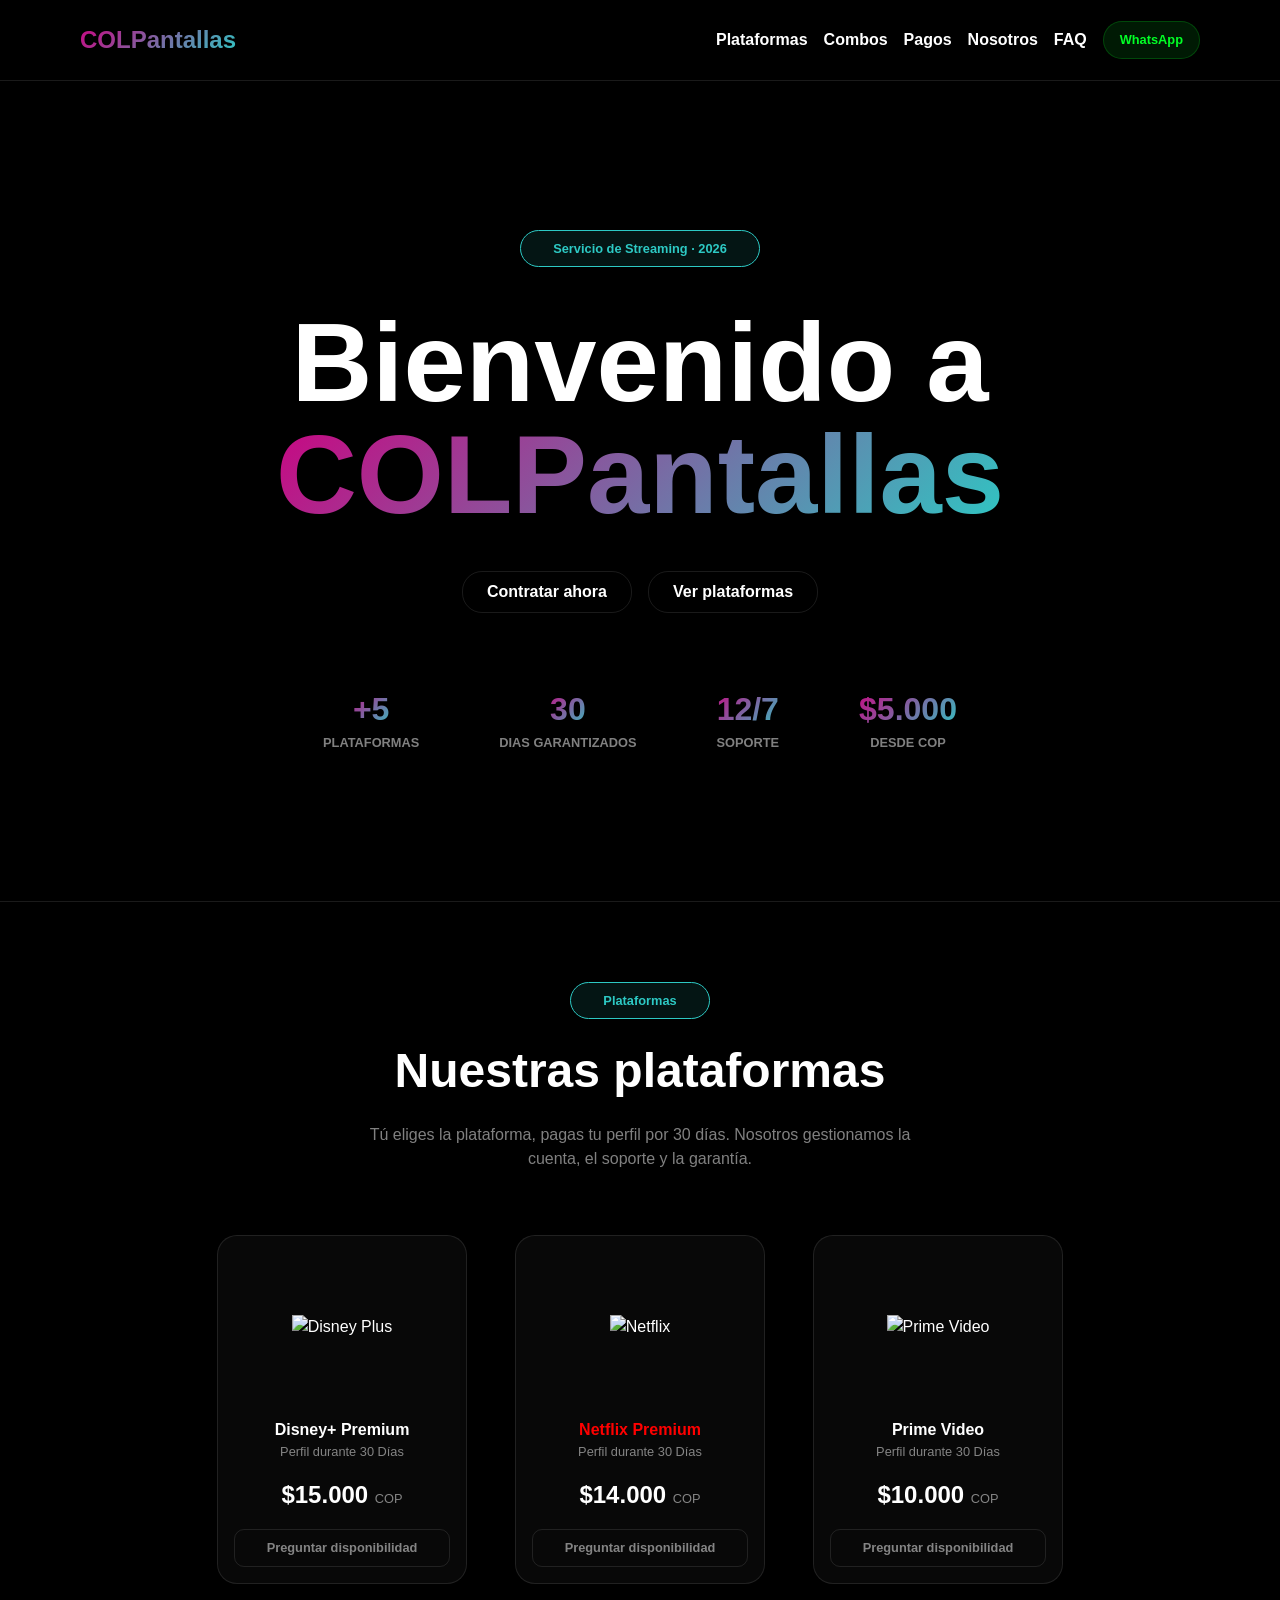
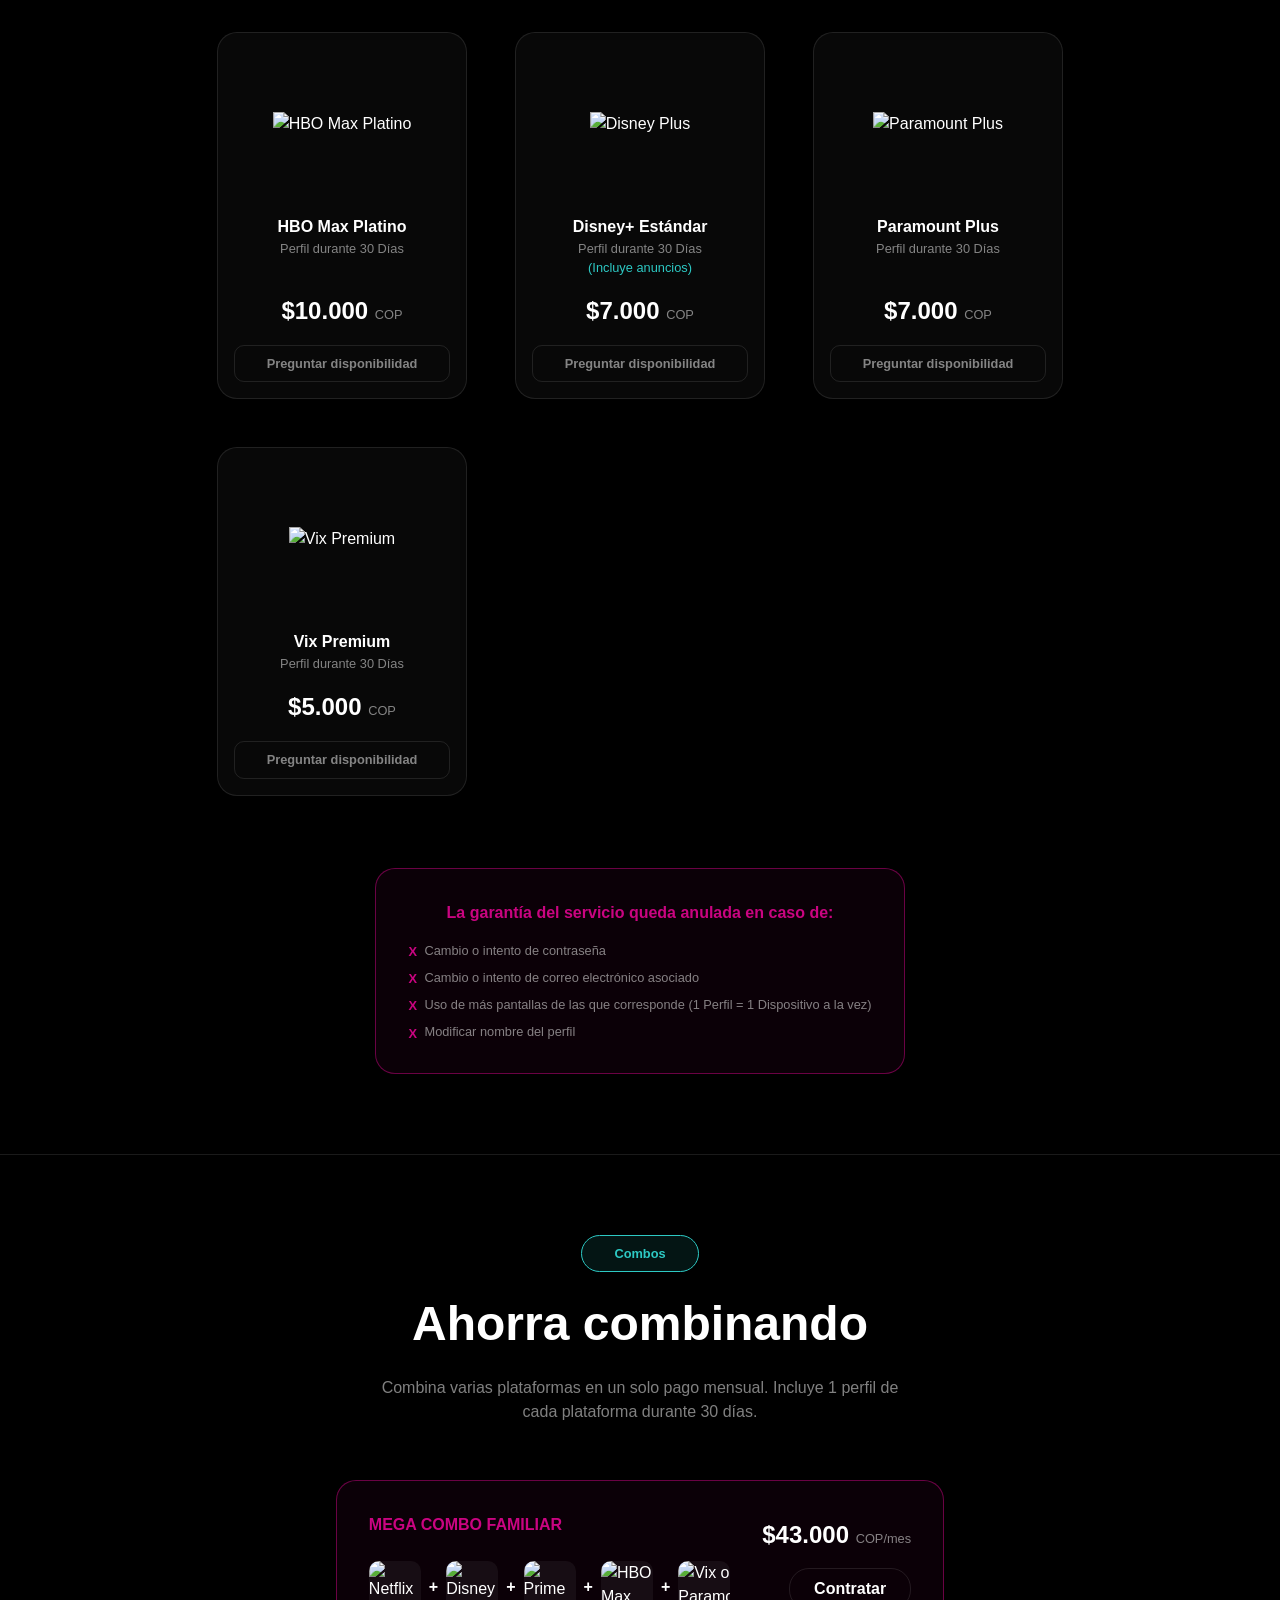
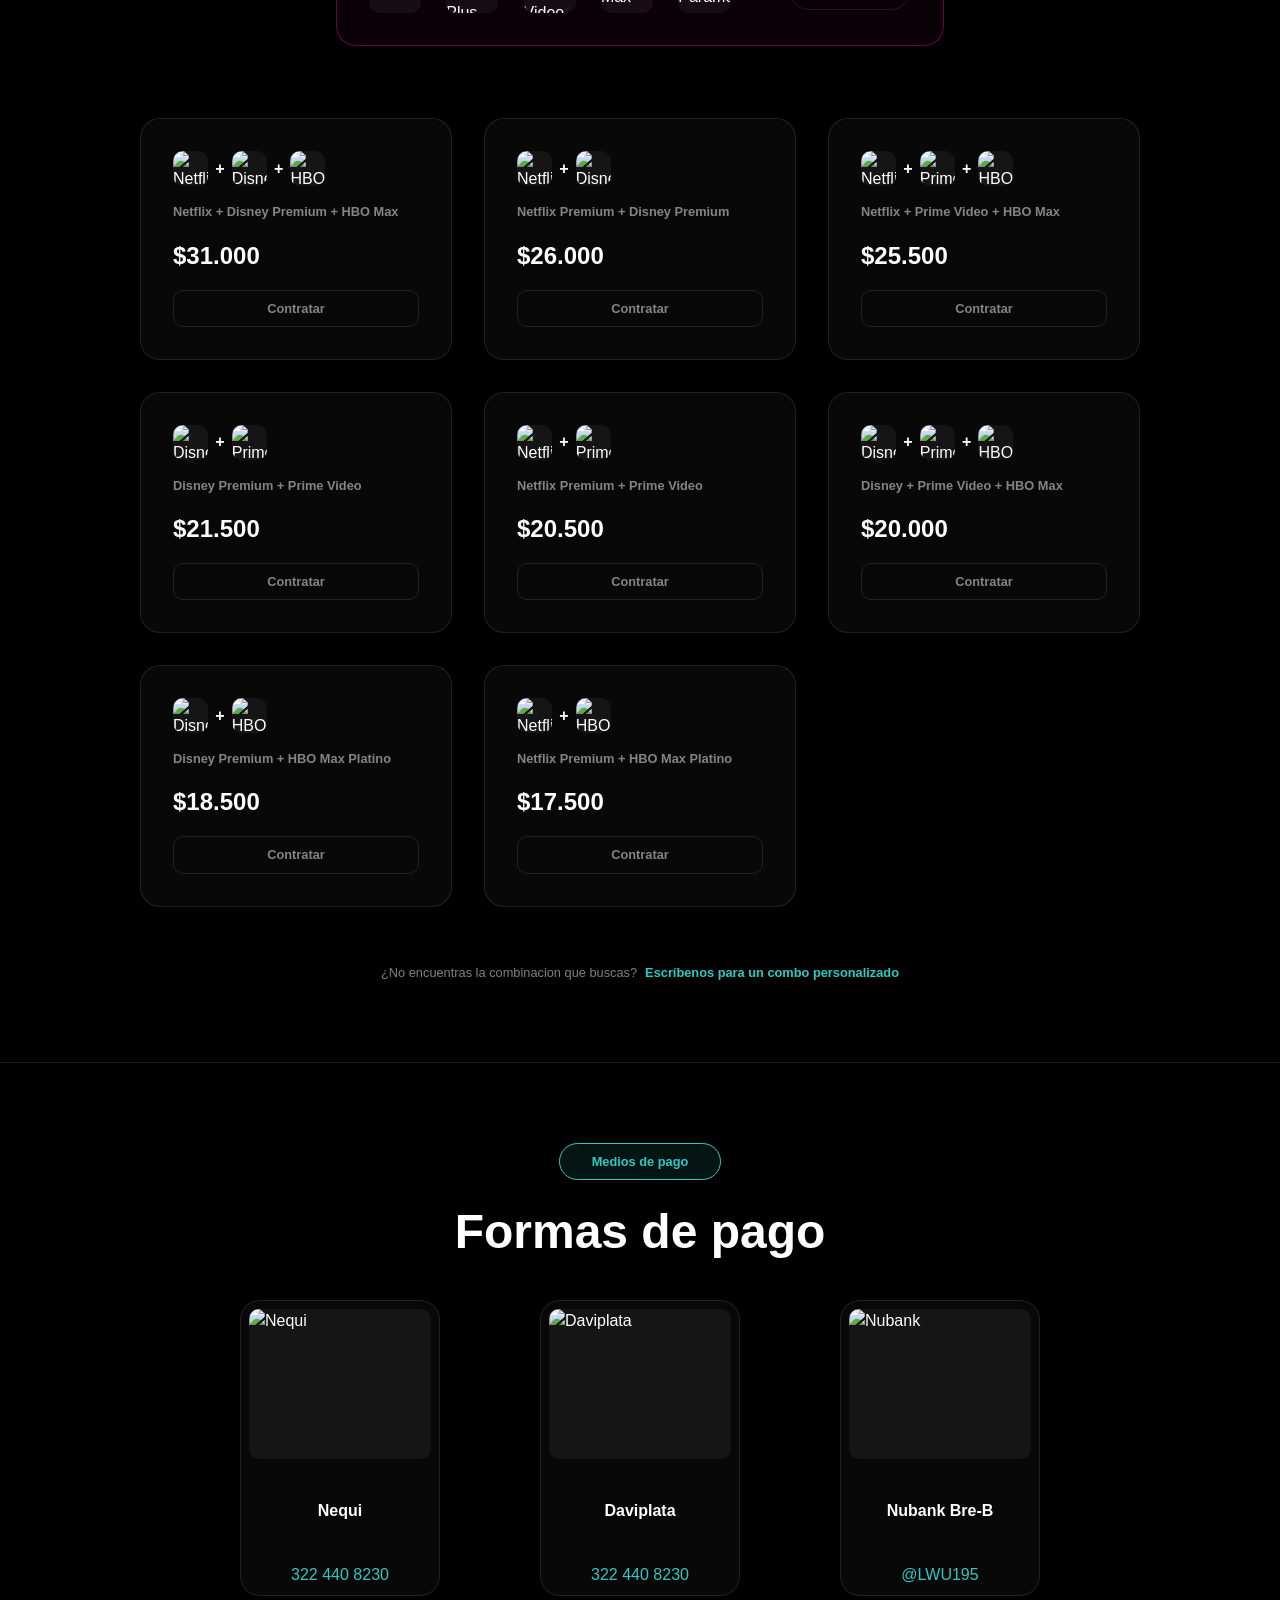
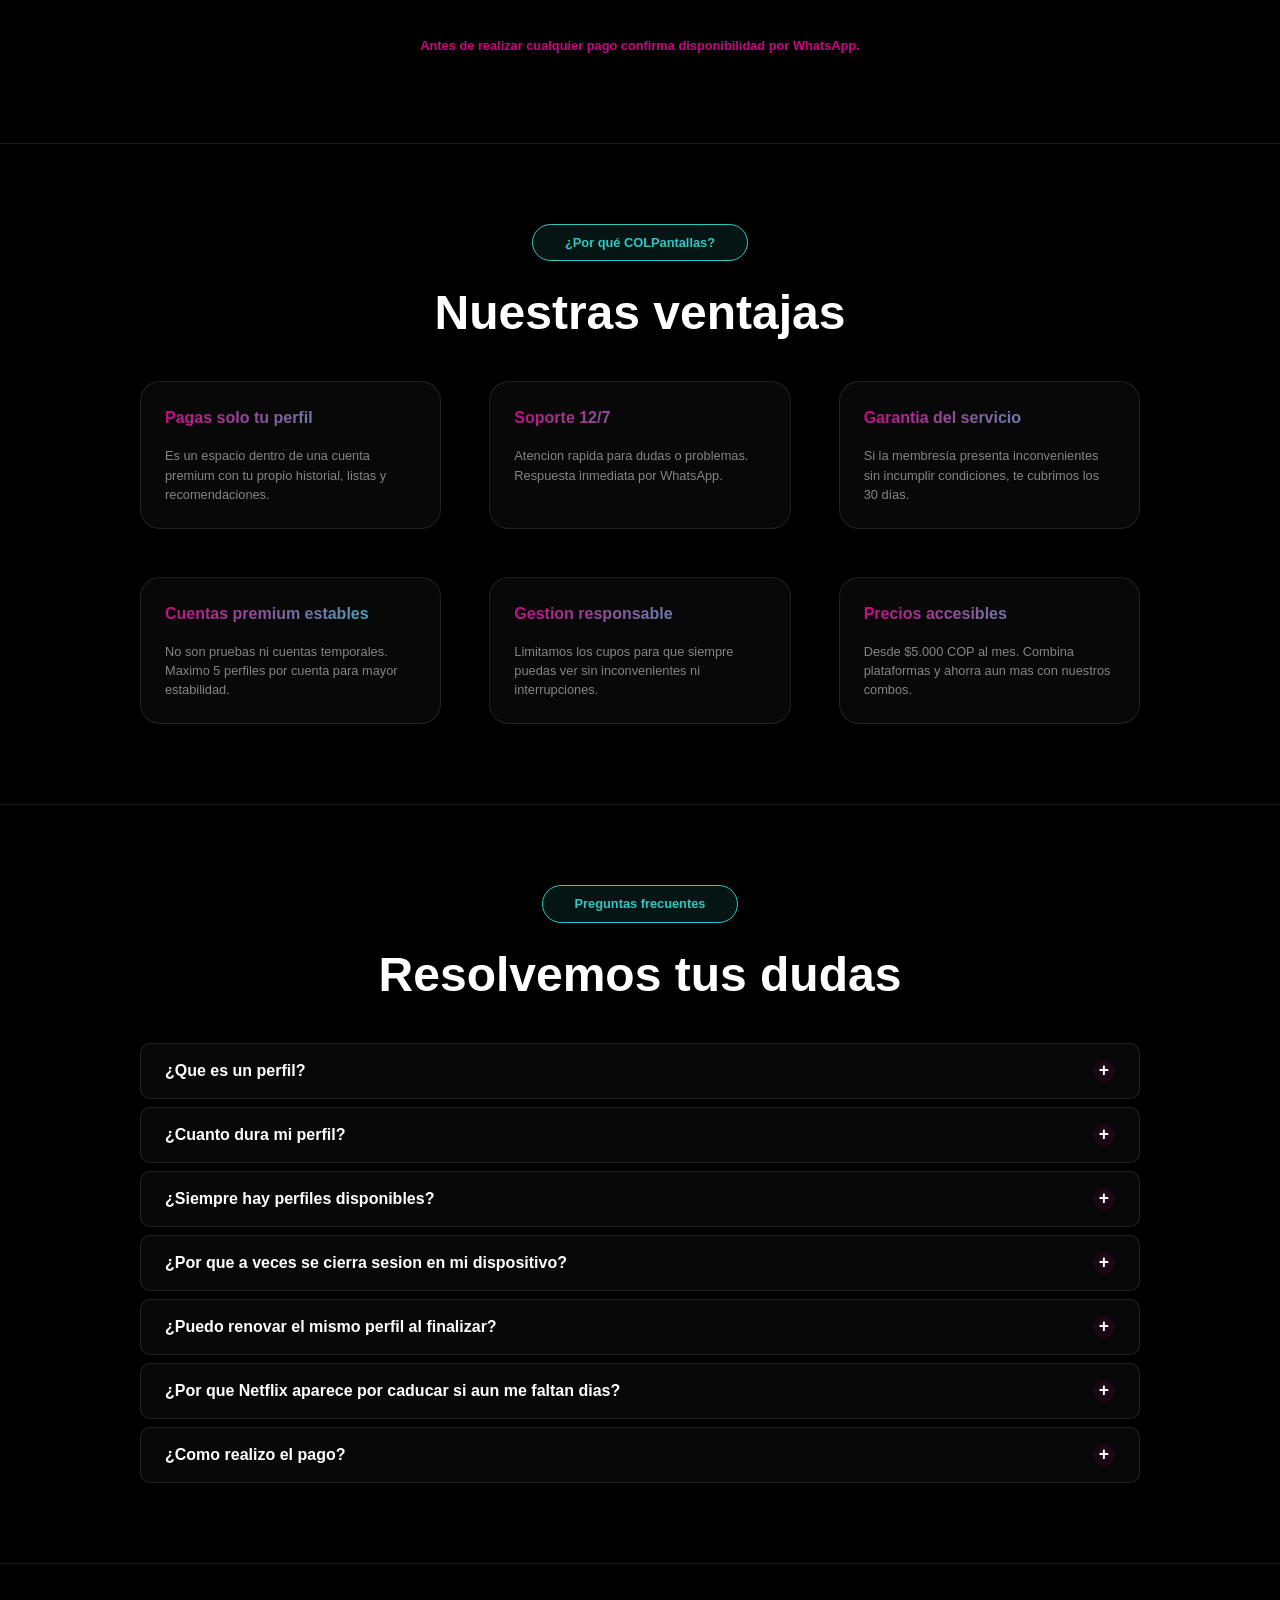
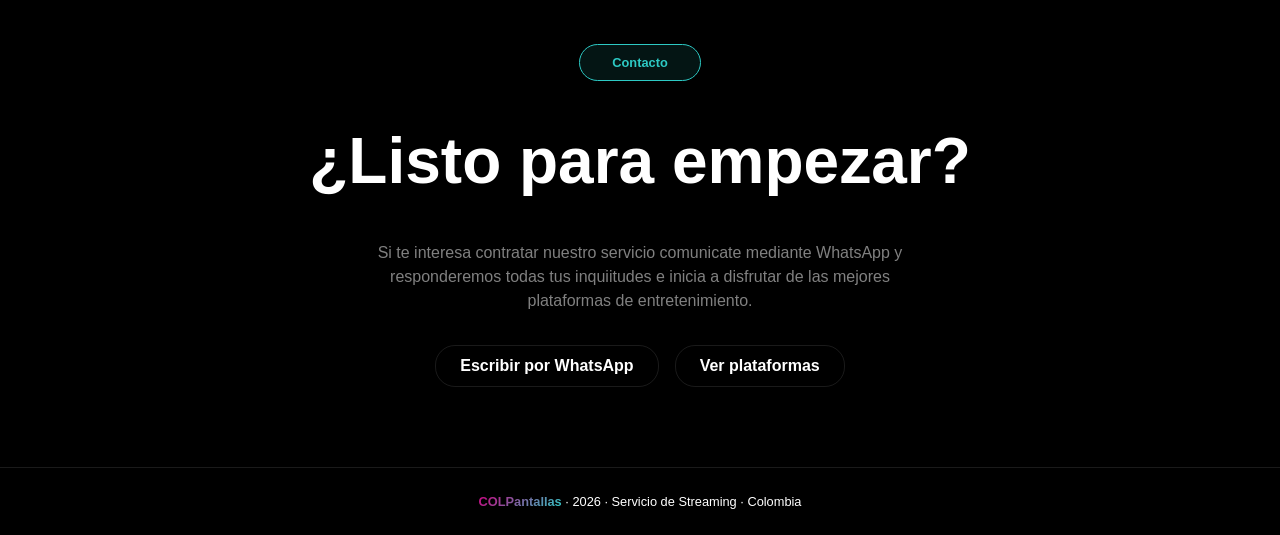
==== commit 71c239ac: "Update index.html" ====
--- a/index.html
+++ b/index.html
@@ -120,22 +120,6 @@
 
                     <article class="tarjeta-plataforma revelar">
                         <figure class="contenedor-logo">
-                            <img src="https://yt3.googleusercontent.com/OiQSgBnd7dqh8GVHJST1wHGlilGMz2BwrODb9hWudMixMro_H-jB3lk0d_6GsN1StAj22-TR3g=s900-c-k-c0x00ffffff-no-rj"
-                                alt="Netflix" class="imagen-logo" loading="lazy">
-                        </figure>
-                        <div class="info-plataforma">
-                            <p class="nombre-plataforma" data-plataforma="netflix">Netflix Premium</p>
-                            <p class="plan-plataforma">Perfil durante 30 Días</p>
-                        </div>
-                        <p class="precio-plataforma">$10.000 <span>COP</span></p>
-                        <a href="https://wa.me/573224408230?text=Quiero%20Netflix%20Premium" target="_blank"
-                            rel="noopener noreferrer" class="enlace-tarjeta">
-                            Preguntar disponibilidad
-                        </a>
-                    </article>
-
-                    <article class="tarjeta-plataforma revelar">
-                        <figure class="contenedor-logo">
                             <img src="https://gestion.pe/resizer/v2/G7YBPHP7LNCHBKAKYEREIN5NSU.jpg?auth=ab1db10c074450ad503dc842cdaec67dbdf290878e9cd37075e17b283a949962&width=1200&height=900&quality=75&smart=true"
                                 alt="Disney Plus" class="imagen-logo" loading="lazy">
                         </figure>
@@ -152,6 +136,54 @@
 
                     <article class="tarjeta-plataforma revelar">
                         <figure class="contenedor-logo">
+                            <img src="https://yt3.googleusercontent.com/OiQSgBnd7dqh8GVHJST1wHGlilGMz2BwrODb9hWudMixMro_H-jB3lk0d_6GsN1StAj22-TR3g=s900-c-k-c0x00ffffff-no-rj"
+                                alt="Netflix" class="imagen-logo" loading="lazy">
+                        </figure>
+                        <div class="info-plataforma">
+                            <p class="nombre-plataforma" data-plataforma="netflix">Netflix Premium</p>
+                            <p class="plan-plataforma">Perfil durante 30 Días</p>
+                        </div>
+                        <p class="precio-plataforma">$14.000 <span>COP</span></p>
+                        <a href="https://wa.me/573224408230?text=Quiero%20Netflix%20Premium" target="_blank"
+                            rel="noopener noreferrer" class="enlace-tarjeta">
+                            Preguntar disponibilidad
+                        </a>
+                    </article>
+
+                    <article class="tarjeta-plataforma revelar">
+                        <figure class="contenedor-logo">
+                            <img src="https://www.mobiflip.de/wp-content/uploads/2019/11/amazon-prime-video-logo-header.jpg"
+                                alt="Prime Video" class="imagen-logo" loading="lazy">
+                        </figure>
+                        <div class="info-plataforma">
+                            <p class="nombre-plataforma" data-plataforma="prime">Prime Video</p>
+                            <p class="plan-plataforma">Perfil durante 30 Días</p>
+                        </div>
+                        <p class="precio-plataforma">$10.000 <span>COP</span></p>
+                        <a href="https://wa.me/573224408230?text=Quiero%20Prime%20Video" target="_blank"
+                            rel="noopener noreferrer" class="enlace-tarjeta">
+                            Preguntar disponibilidad
+                        </a>
+                    </article>
+
+                    <article class="tarjeta-plataforma revelar">
+                        <figure class="contenedor-logo">
+                            <img src="https://i.pinimg.com/564x/fb/b8/dc/fbb8dc956462eda12d17ce3d08a22ac4.jpg"
+                                alt="HBO Max Platino" class="imagen-logo" loading="lazy">
+                        </figure>
+                        <div class="info-plataforma">
+                            <p class="nombre-plataforma" data-plataforma="hbo">HBO Max Platino</p>
+                            <p class="plan-plataforma">Perfil durante 30 Días</p>
+                        </div>
+                        <p class="precio-plataforma">$10.000 <span>COP</span></p>
+                        <a href="https://wa.me/573224408230?text=Quiero%20HBO%20Max%20Platino" target="_blank"
+                            rel="noopener noreferrer" class="enlace-tarjeta">
+                            Preguntar disponibilidad
+                        </a>
+                    </article>
+
+                    <article class="tarjeta-plataforma revelar">
+                        <figure class="contenedor-logo">
                             <img src="https://www.dineroenimagen.com/media/dinero/images/2024/03/disney-logo.jpg"
                                 alt="Disney Plus" class="imagen-logo" loading="lazy">
                         </figure>
@@ -159,7 +191,7 @@
                             <p class="nombre-plataforma" data-plataforma="disney-standard">Disney+ Estándar</p>
                             <p class="plan-plataforma">Perfil durante 30 Días <br> <em>(Incluye anuncios)</em></p>
                         </div>
-                        <p class="precio-plataforma">$14.000 <span>COP</span></p>
+                        <p class="precio-plataforma">$7.000 <span>COP</span></p>
                         <a href="https://wa.me/573224408230?text=Quiero%20Disney%2B%20Est%C3%A1ndar" target="_blank"
                             rel="noopener noreferrer" class="enlace-tarjeta">
                             Preguntar disponibilidad
@@ -193,38 +225,6 @@
                         </div>
                         <p class="precio-plataforma">$5.000 <span>COP</span></p>
                         <a href="https://wa.me/573224408230?text=Quiero%20Vix%20Premium" target="_blank"
-                            rel="noopener noreferrer" class="enlace-tarjeta">
-                            Preguntar disponibilidad
-                        </a>
-                    </article>
-
-                    <article class="tarjeta-plataforma revelar">
-                        <figure class="contenedor-logo">
-                            <img src="https://www.mobiflip.de/wp-content/uploads/2019/11/amazon-prime-video-logo-header.jpg"
-                                alt="Prime Video" class="imagen-logo" loading="lazy">
-                        </figure>
-                        <div class="info-plataforma">
-                            <p class="nombre-plataforma" data-plataforma="prime">Prime Video</p>
-                            <p class="plan-plataforma">Perfil durante 30 Días</p>
-                        </div>
-                        <p class="precio-plataforma">$5.000 <span>COP</span></p>
-                        <a href="https://wa.me/573224408230?text=Quiero%20Prime%20Video" target="_blank"
-                            rel="noopener noreferrer" class="enlace-tarjeta">
-                            Preguntar disponibilidad
-                        </a>
-                    </article>
-
-                    <article class="tarjeta-plataforma revelar">
-                        <figure class="contenedor-logo">
-                            <img src="https://i.pinimg.com/564x/fb/b8/dc/fbb8dc956462eda12d17ce3d08a22ac4.jpg"
-                                alt="HBO Max Platino" class="imagen-logo" loading="lazy">
-                        </figure>
-                        <div class="info-plataforma">
-                            <p class="nombre-plataforma" data-plataforma="hbo">HBO Max Platino</p>
-                            <p class="plan-plataforma">Perfil durante 30 Días</p>
-                        </div>
-                        <p class="precio-plataforma">$10.000 <span>COP</span></p>
-                        <a href="https://wa.me/573224408230?text=Quiero%20HBO%20Max%20Platino" target="_blank"
                             rel="noopener noreferrer" class="enlace-tarjeta">
                             Preguntar disponibilidad
                         </a>
@@ -301,14 +301,18 @@
                                     alt="Netflix" loading="lazy"></figure>
                             <span class="combo-signo-mini">+</span>
                             <figure class="logo-mini"><img
-                                    src="https://encrypted-tbn0.gstatic.com/images?q=tbn:ANd9GcShFrCJxGrX1YpNMKxDEnmJelG-e1uTrwNZxw&s"
-                                    alt="Prime Video" loading="lazy">
-                            </figure>
-                        </div>
-                        <p class="nombre-combo">Netflix Premium + Prime Video</p>
-                        <p class="precio-combo">$18.500</p>
-                        <a href="https://wa.me/573224408230?text=Quiero%20Netflix%20%2B%20Prime%20Video" target="_blank"
-                            rel="noopener noreferrer" class="enlace-tarjeta">Contratar</a>
+                                    src="https://cloudfront-us-east-1.images.arcpublishing.com/infobae/5EGT4P4UKRGAZPDR52FKJJW4YU.png"
+                                    alt="Disney Plus" loading="lazy">
+                            </figure>
+                            <span class="combo-signo-mini">+</span>
+                            <figure class="logo-mini"><img
+                                    src="https://static.wikia.nocookie.net/cartoonnetwork/images/6/63/HBOMax_(2025).jpg/revision/latest?cb=20250729181449&path-prefix=es"
+                                    alt="HBO Max" loading="lazy"></figure>
+                        </div>
+                        <p class="nombre-combo">Netflix + Disney Premium + HBO Max</p>
+                        <p class="precio-combo">$31.000</p>
+                        <a href="https://wa.me/573224408230?text=Quiero%20Netflix%20%2B%20Disney%20%2B%20HBO"
+                            target="_blank" rel="noopener noreferrer" class="enlace-tarjeta">Contratar</a>
                     </div>
 
                     <div class="tarjeta-combo revelar">
@@ -331,23 +335,6 @@
                     <div class="tarjeta-combo revelar">
                         <div class="combo-logos-mini">
                             <figure class="logo-mini"><img
-                                    src="https://cloudfront-us-east-1.images.arcpublishing.com/infobae/5EGT4P4UKRGAZPDR52FKJJW4YU.png"
-                                    alt="Disney Plus" loading="lazy">
-                            </figure>
-                            <span class="combo-signo-mini">+</span>
-                            <figure class="logo-mini"><img
-                                    src="https://static.wikia.nocookie.net/cartoonnetwork/images/6/63/HBOMax_(2025).jpg/revision/latest?cb=20250729181449&path-prefix=es"
-                                    alt="HBO Max" loading="lazy"></figure>
-                        </div>
-                        <p class="nombre-combo">Disney Premium + HBO Max Platino</p>
-                        <p class="precio-combo">$20.500</p>
-                        <a href="https://wa.me/573224408230?text=Quiero%20Disney%20%2B%20HBO" target="_blank"
-                            rel="noopener noreferrer" class="enlace-tarjeta">Contratar</a>
-                    </div>
-
-                    <div class="tarjeta-combo revelar">
-                        <div class="combo-logos-mini">
-                            <figure class="logo-mini"><img
                                     src="https://images.ctfassets.net/4cd45et68cgf/Rx83JoRDMkYNlMC9MKzcB/2b14d5a59fc3937afd3f03191e19502d/Netflix-Symbol.png?w=700&h=456"
                                     alt="Netflix" loading="lazy"></figure>
                             <span class="combo-signo-mini">+</span>
@@ -368,21 +355,56 @@
                     <div class="tarjeta-combo revelar">
                         <div class="combo-logos-mini">
                             <figure class="logo-mini"><img
+                                    src="https://cloudfront-us-east-1.images.arcpublishing.com/infobae/5EGT4P4UKRGAZPDR52FKJJW4YU.png"
+                                    alt="Disney Plus" loading="lazy">
+                            </figure>
+                            <span class="combo-signo-mini">+</span>
+                            <figure class="logo-mini"><img
+                                    src="https://encrypted-tbn0.gstatic.com/images?q=tbn:ANd9GcShFrCJxGrX1YpNMKxDEnmJelG-e1uTrwNZxw&s"
+                                    alt="Prime Video" loading="lazy">
+                            </figure>
+                        </div>
+                        <p class="nombre-combo">Disney Premium + Prime Video</p>
+                        <p class="precio-combo">$21.500</p>
+                        <a href="https://wa.me/573224408230?text=Quiero%20Disney%20%2B%20Prime%20Video" target="_blank"
+                            rel="noopener noreferrer" class="enlace-tarjeta">Contratar</a>
+                    </div>
+
+                    <div class="tarjeta-combo revelar">
+                        <div class="combo-logos-mini">
+                            <figure class="logo-mini"><img
                                     src="https://images.ctfassets.net/4cd45et68cgf/Rx83JoRDMkYNlMC9MKzcB/2b14d5a59fc3937afd3f03191e19502d/Netflix-Symbol.png?w=700&h=456"
                                     alt="Netflix" loading="lazy"></figure>
                             <span class="combo-signo-mini">+</span>
                             <figure class="logo-mini"><img
+                                    src="https://encrypted-tbn0.gstatic.com/images?q=tbn:ANd9GcShFrCJxGrX1YpNMKxDEnmJelG-e1uTrwNZxw&s"
+                                    alt="Prime Video" loading="lazy">
+                            </figure>
+                        </div>
+                        <p class="nombre-combo">Netflix Premium + Prime Video</p>
+                        <p class="precio-combo">$20.500</p>
+                        <a href="https://wa.me/573224408230?text=Quiero%20Netflix%20%2B%20Prime%20Video" target="_blank"
+                            rel="noopener noreferrer" class="enlace-tarjeta">Contratar</a>
+                    </div>
+
+                    <div class="tarjeta-combo revelar">
+                        <div class="combo-logos-mini">
+                            <figure class="logo-mini"><img
                                     src="https://cloudfront-us-east-1.images.arcpublishing.com/infobae/5EGT4P4UKRGAZPDR52FKJJW4YU.png"
                                     alt="Disney Plus" loading="lazy">
                             </figure>
                             <span class="combo-signo-mini">+</span>
                             <figure class="logo-mini"><img
+                                    src="https://encrypted-tbn0.gstatic.com/images?q=tbn:ANd9GcShFrCJxGrX1YpNMKxDEnmJelG-e1uTrwNZxw&s"
+                                    alt="Prime" loading="lazy"></figure>
+                            <span class="combo-signo-mini">+</span>
+                            <figure class="logo-mini"><img
                                     src="https://static.wikia.nocookie.net/cartoonnetwork/images/6/63/HBOMax_(2025).jpg/revision/latest?cb=20250729181449&path-prefix=es"
                                     alt="HBO Max" loading="lazy"></figure>
                         </div>
-                        <p class="nombre-combo">Netflix + Disney Premium + HBO Max</p>
-                        <p class="precio-combo">$31.000</p>
-                        <a href="https://wa.me/573224408230?text=Quiero%20Netflix%20%2B%20Disney%20%2B%20HBO"
+                        <p class="nombre-combo">Disney + Prime Video + HBO Max</p>
+                        <p class="precio-combo">$20.000</p>
+                        <a href="https://wa.me/573224408230?text=Quiero%20Disney%20%2B%20Prime%20%2B%20HBO"
                             target="_blank" rel="noopener noreferrer" class="enlace-tarjeta">Contratar</a>
                     </div>
 
@@ -394,35 +416,13 @@
                             </figure>
                             <span class="combo-signo-mini">+</span>
                             <figure class="logo-mini"><img
-                                    src="https://encrypted-tbn0.gstatic.com/images?q=tbn:ANd9GcShFrCJxGrX1YpNMKxDEnmJelG-e1uTrwNZxw&s"
-                                    alt="Prime Video" loading="lazy">
-                            </figure>
-                        </div>
-                        <p class="nombre-combo">Disney Premium + Prime Video</p>
-                        <p class="precio-combo">$17.500</p>
-                        <a href="https://wa.me/573224408230?text=Quiero%20Disney%20%2B%20Prime%20Video" target="_blank"
-                            rel="noopener noreferrer" class="enlace-tarjeta">Contratar</a>
-                    </div>
-
-                    <div class="tarjeta-combo revelar">
-                        <div class="combo-logos-mini">
-                            <figure class="logo-mini"><img
-                                    src="https://cloudfront-us-east-1.images.arcpublishing.com/infobae/5EGT4P4UKRGAZPDR52FKJJW4YU.png"
-                                    alt="Disney Plus" loading="lazy">
-                            </figure>
-                            <span class="combo-signo-mini">+</span>
-                            <figure class="logo-mini"><img
-                                    src="https://encrypted-tbn0.gstatic.com/images?q=tbn:ANd9GcShFrCJxGrX1YpNMKxDEnmJelG-e1uTrwNZxw&s"
-                                    alt="Prime" loading="lazy"></figure>
-                            <span class="combo-signo-mini">+</span>
-                            <figure class="logo-mini"><img
                                     src="https://static.wikia.nocookie.net/cartoonnetwork/images/6/63/HBOMax_(2025).jpg/revision/latest?cb=20250729181449&path-prefix=es"
                                     alt="HBO Max" loading="lazy"></figure>
                         </div>
-                        <p class="nombre-combo">Disney + Prime Video + HBO Max</p>
-                        <p class="precio-combo">$21.500</p>
-                        <a href="https://wa.me/573224408230?text=Quiero%20Disney%20%2B%20Prime%20%2B%20HBO"
-                            target="_blank" rel="noopener noreferrer" class="enlace-tarjeta">Contratar</a>
+                        <p class="nombre-combo">Disney Premium + HBO Max Platino</p>
+                        <p class="precio-combo">$18.500</p>
+                        <a href="https://wa.me/573224408230?text=Quiero%20Disney%20%2B%20HBO" target="_blank"
+                            rel="noopener noreferrer" class="enlace-tarjeta">Contratar</a>
                     </div>
 
                     <div class="tarjeta-combo revelar">
@@ -437,7 +437,7 @@
                         </div>
 
                         <p class="nombre-combo">Netflix Premium + HBO Max Platino</p>
-                        <p class="precio-combo">$13.000</p>
+                        <p class="precio-combo">$17.500</p>
                         <a href="https://wa.me/573224408230?text=Quiero%20Netflix%20%2B%20HBO" target="_blank"
                             rel="noopener noreferrer" class="enlace-tarjeta">Contratar</a>
                     </div>
--- a/styles.css
+++ b/styles.css
@@ -0,0 +1,1082 @@
+:root {
+    --negro: #000000;
+    --blanco: #ffffff;
+    --rosa: #ca0481;
+    --verde: #2dc9c4;
+    --tarjeta: rgba(255, 255, 255, 0.03);
+    --borde: rgba(255, 255, 255, 0.1);
+    --texto-suave: rgba(255, 255, 255, 0.5);
+    --gradiente: linear-gradient(135deg, #ca0481, #2dc9c4);
+    --radio: 20px;
+    --radio-sm: 10px;
+    --nav-alto: 80px;
+}
+
+*,
+*::before,
+*::after {
+    box-sizing: border-box;
+    margin: 0;
+    padding: 0;
+}
+
+html {
+    scroll-behavior: smooth;
+}
+
+body {
+    font-family: 'Zain', sans-serif;
+    font-weight: 200;
+    font-style: normal;
+    background-color: var(--negro);
+    color: var(--blanco);
+    line-height: 1.5;
+    overflow-x: hidden;
+    -webkit-font-smoothing: antialiased;
+    -moz-osx-font-smoothing: grayscale;
+}
+
+a {
+    text-decoration: none;
+    color: inherit;
+}
+
+img {
+    max-width: 100%;
+    display: block;
+}
+
+figure {
+    margin: 0;
+}
+
+ul {
+    list-style: none;
+}
+
+.texto-centrado {
+    text-align: center;
+}
+
+.contenedor {
+    width: auto;
+    padding: 0 2.5rem;
+}
+
+.revelar {
+    opacity: 0;
+    transform: translateY(20px);
+    transition:
+        opacity 0.5s ease,
+        transform 0.5s ease;
+}
+
+.revelar.visible {
+    opacity: 1;
+    transform: none;
+}
+
+.navegacion {
+    position: sticky;
+    top: 0;
+    z-index: 100;
+    background: rgba(0, 0, 0, 0.5);
+    backdrop-filter: blur(20px);
+    -webkit-backdrop-filter: blur(20px);
+    border-bottom: 1px solid var(--borde);
+}
+
+.nav-contenido {
+    display: flex;
+    align-items: center;
+    justify-content: space-between;
+    gap: 1rem;
+    height: var(--nav-alto);
+    padding: 0 5rem;
+}
+
+.logo-marca {
+    font-weight: 800;
+    font-size: 1.5rem;
+    background: var(--gradiente);
+    -webkit-background-clip: text;
+    -webkit-text-fill-color: transparent;
+    background-clip: text;
+}
+
+.nav-enlaces {
+    display: flex;
+    align-items: center;
+    gap: 1rem;
+}
+
+.nav-enlaces li a {
+    font-size: 1rem;
+    font-weight: 800;
+    color: var(--blanco);
+    transition: color 0.2s ease;
+}
+
+.nav-enlaces li a:hover {
+    color: var(--verde);
+}
+
+.nav-enlaces .boton-wa-nav {
+    display: inline-block;
+    font-family: inherit;
+    font-size: 0.8rem;
+    font-weight: 800;
+    padding: 0.5rem 1rem;
+    background: rgba(0, 255, 38, 0.1);
+    border: 1px solid rgba(0, 255, 38, 0.2);
+    color: rgba(0, 255, 38, 1);
+    border-radius: var(--radio);
+    transition:
+        backround-color 0.2s,
+        color 0.2s ease !important;
+    &:hover {
+        background-color: rgba(0, 255, 38, 0.2);
+        color: rgba(0, 255, 38, 1) !important;
+    }
+}
+
+.boton-menu {
+    display: none;
+    flex-direction: column;
+    gap: 5px;
+    background: none;
+    border: none;
+    cursor: pointer;
+    padding: 0.5rem;
+    z-index: 102;
+}
+
+.boton-menu span {
+    display: block;
+    width: 24px;
+    height: 2px;
+    background: var(--blanco);
+    border-radius: 2px;
+    transition:
+        transform 0.3s ease,
+        opacity 0.3s ease;
+}
+
+.inicio {
+    text-align: center;
+}
+
+.inicio-contenido {
+    display: flex;
+    flex-direction: column;
+    align-items: center;
+    justify-content: center;
+    height: calc(100vh - var(--nav-alto));
+    gap: 2.5rem;
+}
+
+.etiqueta-seccion {
+    display: inline-block;
+    font-size: 0.8rem;
+    font-weight: 600;
+    color: var(--verde);
+    background: rgba(45, 201, 196, 0.1);
+    border: 1px solid rgba(45, 201, 196, 1);
+    padding: 0.5rem 2rem;
+    border-radius: var(--radio);
+}
+
+.titulo-inicio {
+    font-weight: 800;
+    font-size: clamp(1rem, 10vw, 7rem);
+    line-height: 1;
+    animation: subir 0.5s ease 0.1s both;
+}
+
+.texto-gradiente {
+    background: var(--gradiente);
+    -webkit-background-clip: text;
+    -webkit-text-fill-color: transparent;
+    background-clip: text;
+    font-size: clamp(2rem, 15vw, 7rem);
+}
+
+.inicio-acciones {
+    display: flex;
+    gap: 1rem;
+    flex-wrap: wrap;
+    justify-content: center;
+    margin-bottom: 2rem;
+    animation: subir 0.6s ease 0.2s both;
+}
+
+.boton-principal {
+    display: inline-flex;
+    align-items: center;
+    justify-content: center;
+    font-family: inherit;
+    font-weight: 700;
+    font-size: 1rem;
+    padding: 0.5rem 1.5rem;
+    border-radius: var(--radio);
+    border: 1px solid var(--borde);
+    cursor: pointer;
+    color: var(--blanco);
+    white-space: nowrap;
+    transition: border 0.2s ease;
+
+    &:hover {
+        border: 1px solid var(--verde);
+        color: var(--verde);
+    }
+}
+
+.boton-secundario {
+    display: inline-flex;
+    align-items: center;
+    justify-content: center;
+    font-family: inherit;
+    font-weight: 700;
+    font-size: 1rem;
+    padding: 0.5rem 1.5rem;
+    border-radius: var(--radio);
+    border: 1px solid var(--borde);
+    cursor: pointer;
+    color: var(--blanco);
+    white-space: nowrap;
+    transition: border 0.2s ease;
+
+    &:hover {
+        border: 1px solid var(--rosa);
+        color: var(--rosa);
+    }
+}
+
+.inicio-estadisticas {
+    display: flex;
+    gap: 5rem;
+    flex-wrap: wrap;
+    justify-content: center;
+    animation: subir 0.6s ease 0.3s both;
+}
+
+.estadistica-item {
+    display: flex;
+    flex-direction: column;
+    align-items: center;
+}
+
+.estadistica-item strong {
+    font-weight: 800;
+    font-size: 2rem;
+    background: var(--gradiente);
+    -webkit-background-clip: text;
+    -webkit-text-fill-color: transparent;
+    background-clip: text;
+}
+
+.estadistica-item span {
+    font-size: 0.8rem;
+    font-weight: 600;
+    color: var(--texto-suave);
+    text-transform: uppercase;
+    transition: color 0.2s ease;
+
+    &:hover {
+        color: var(--rosa);
+    }
+}
+
+.seccion {
+    border-top: 1px solid var(--borde);
+    padding: 5rem 0;
+}
+
+.seccion > .contenedor {
+    display: flex;
+    flex-direction: column;
+    justify-content: center;
+    align-items: center;
+    flex-wrap: wrap;
+    gap: 2rem;
+}
+
+.encabezado-seccion {
+    display: flex;
+    flex-direction: column;
+    justify-content: center;
+    align-items: center;
+    gap: 1rem;
+    text-align: center;
+}
+
+.titulo-seccion {
+    font-weight: 800;
+    font-size: clamp(2rem, 5vw, 3rem);
+}
+
+.subtitulo-seccion {
+    font-weight: 300;
+    color: var(--texto-suave);
+    font-size: 1rem;
+    max-width: 550px;
+}
+
+.rejilla-plataformas {
+    display: grid;
+    grid-template-columns: repeat(3, 1fr);
+    gap: 3rem;
+    margin-top: 2rem;
+    max-width: 1000px;
+}
+
+.tarjeta-plataforma {
+    min-width: 250px;
+    max-width: 250px;
+    background: var(--tarjeta);
+    border: 1px solid var(--borde);
+    border-radius: var(--radio);
+    padding: 1rem;
+    display: flex;
+    text-align: center;
+    flex-direction: column;
+    justify-content: center;
+    gap: 1rem;
+
+    transition: transform 0.25s ease;
+
+    &:hover {
+        transform: translateY(-5px);
+    }
+}
+
+.contenedor-logo {
+    width: 100%;
+    height: 150px;
+    background: transparent;
+    border-radius: var(--radio-sm);
+    display: flex;
+    align-items: center;
+    justify-content: center;
+    overflow: hidden;
+}
+
+.imagen-logo {
+    object-fit: cover;
+}
+
+.info-plataforma {
+    flex: 1;
+}
+
+.nombre-plataforma {
+    font-weight: 800;
+    font-size: 1rem;
+    &[data-plataforma='netflix'] {
+        color: red;
+    }
+}
+
+.plan-plataforma {
+    font-size: 0.8rem;
+    font-weight: 400;
+    color: var(--texto-suave);
+}
+
+.plan-plataforma em {
+    font-style: normal;
+    color: var(--verde);
+}
+
+.precio-plataforma {
+    font-weight: 800;
+    font-size: 1.5rem;
+    color: var(--blanco);
+}
+
+.precio-plataforma span {
+    font-size: 0.8rem;
+    font-weight: 400;
+    color: var(--texto-suave);
+}
+
+.enlace-tarjeta {
+    display: block;
+    text-align: center;
+    background: transparent;
+    border: 1px solid var(--borde);
+    border-radius: var(--radio-sm);
+    padding: 0.5rem 0.8rem;
+    font-size: 0.8rem;
+    font-weight: 800;
+    color: var(--texto-suave);
+    transition:
+        broder-color 0.2s ease,
+        color 0.2s ease,
+        background-color 0.2s ease;
+
+    &:hover {
+        border-color: var(--verde);
+        color: var(--negro);
+        background-color: var(--verde);
+    }
+}
+
+.aviso-garantia {
+    margin-top: 2.5rem;
+    max-width: 550px;
+    background: rgba(202, 4, 129, 0.05);
+    border: 1px solid rgba(202, 4, 129, 0.5);
+    border-radius: var(--radio);
+    padding: 2rem;
+    display: flex;
+    flex-direction: column;
+    gap: 1rem;
+}
+
+.aviso-titulo {
+    font-weight: 800;
+    font-size: 1rem;
+    color: var(--rosa);
+    text-align: center;
+}
+
+.aviso-lista {
+    display: flex;
+    flex-direction: column;
+    gap: 0.5rem;
+}
+
+.aviso-lista li {
+    font-size: 0.8rem;
+    font-weight: 400;
+    color: var(--texto-suave);
+    padding-left: 1rem;
+    position: relative;
+}
+
+.aviso-lista li::before {
+    content: 'X';
+    position: absolute;
+    left: 0;
+    top: 0.1rem;
+    color: var(--rosa);
+    font-weight: 700;
+    font-size: 0.8rem;
+}
+
+.mega-combo {
+    background: rgba(202, 4, 129, 0.05);
+    border: 1px solid rgba(202, 4, 129, 0.5);
+    border-radius: var(--radio);
+    padding: 2rem;
+    margin-top: 1.5rem;
+    margin-bottom: 2.5rem;
+    display: flex;
+    flex-direction: row;
+    gap: 2rem;
+}
+
+.mega-combo-etiqueta {
+    font-weight: 800;
+    font-size: 1rem;
+    color: var(--rosa);
+    text-transform: uppercase;
+}
+
+.mega-combo-contenido {
+    display: flex;
+    flex-direction: column;
+    align-items: start;
+    justify-content: center;
+    gap: 1.5rem;
+}
+
+.combo-logos {
+    display: flex;
+    align-items: center;
+    gap: 0.5rem;
+    flex-wrap: wrap;
+}
+
+.combo-logo-figura {
+    width: 52px;
+    height: 52px;
+    border-radius: var(--radio-sm);
+    background: rgba(255, 255, 255, 0.05);
+    display: flex;
+    align-items: center;
+    justify-content: center;
+    overflow: hidden;
+    flex-shrink: 0;
+}
+
+.combo-logo-figura img {
+    width: 100%;
+    height: 100%;
+    object-fit: cover;
+}
+
+.combo-signo {
+    font-weight: 800;
+    font-size: 1rem;
+    color: var(--blanco);
+    flex-shrink: 0;
+}
+
+.mega-combo-accion {
+    display: flex;
+    flex-direction: column;
+    align-items: end;
+    justify-content: space-around;
+    gap: 0.5rem;
+}
+
+.precio-mega {
+    font-weight: 800;
+    font-size: 1.5rem;
+    color: var(--blanco);
+}
+
+.precio-mega span {
+    font-size: 0.8rem;
+    font-weight: 400;
+    color: var(--texto-suave);
+}
+
+.rejilla-combos {
+    width: 100%;
+    display: grid;
+    grid-template-columns: repeat(3, 1fr);
+    gap: 2rem;
+    max-width: 1000px;
+}
+
+.tarjeta-combo {
+    background: var(--tarjeta);
+    border: 1px solid var(--borde);
+    border-radius: var(--radio);
+    padding: 2rem;
+    display: flex;
+    flex-direction: column;
+    gap: 1rem;
+    transition: transform 0.25s ease;
+}
+
+.tarjeta-combo:hover {
+    transform: translateY(-5px);
+}
+
+.combo-logos-mini {
+    display: flex;
+    align-items: center;
+    gap: 0.45rem;
+    flex-wrap: wrap;
+}
+
+.logo-mini {
+    width: 35px;
+    height: 35px;
+    border-radius: var(--radio-sm);
+    background: rgba(255, 255, 255, 0.05);
+    display: flex;
+    align-items: center;
+    justify-content: center;
+    overflow: hidden;
+    flex-shrink: 0;
+}
+
+.logo-mini img {
+    width: 100%;
+    height: 100%;
+    object-fit: cover;
+}
+
+.combo-signo-mini {
+    font-weight: 800;
+    font-size: 1rem;
+    color: var(--blanco);
+}
+
+.nombre-combo {
+    font-size: 0.8rem;
+    font-weight: 700;
+    color: var(--texto-suave);
+    flex: 1;
+    transition: color 0.2s ease;
+
+    &:hover {
+        color: var(--verde);
+    }
+}
+
+.precio-combo {
+    font-weight: 800;
+    font-size: 1.5rem;
+    color: var(--blanco);
+}
+
+.nota-combos {
+    display: flex;
+    margin-top: 1.5rem;
+    font-size: 0.8rem;
+    color: var(--texto-suave);
+    text-align: center;
+    font-weight: 300;
+    gap: 0.5rem;
+}
+
+.nota-combos a {
+    color: var(--verde);
+    font-weight: 800;
+}
+
+.fila-pagos {
+    width: 100%;
+    display: flex;
+    justify-content: space-evenly;
+    /* gap: 3rem; */
+    flex-wrap: wrap;
+    max-width: 1000px;
+}
+
+.tarjeta-pago {
+    background: var(--tarjeta);
+    border: 1px solid var(--borde);
+    border-radius: var(--radio);
+    padding: 0.5rem;
+    display: flex;
+    flex-direction: column;
+    align-items: center;
+    gap: 2.5rem;
+    min-width: 200px;
+    max-width: 250px;
+    transition:
+        transform 0.2s ease,
+        border-color 0.2s ease;
+}
+
+.tarjeta-pago:hover {
+    transform: translateY(-5px);
+}
+
+.pago-logo-contenedor {
+    width: 100%;
+    height: 150px;
+    border-radius: var(--radio-sm);
+    background: rgba(255, 255, 255, 0.05);
+    display: flex;
+    align-items: center;
+    justify-content: center;
+    overflow: hidden;
+}
+
+.pago-logo-contenedor img {
+    width: 100%;
+    height: 100%;
+    object-fit: cover;
+}
+
+.nombre-pago {
+    font-weight: 800;
+    font-size: 1rem;
+}
+
+.numero-pago {
+    font-size: 1rem;
+    font-weight: 300;
+    color: var(--verde);
+}
+
+.aviso-pago {
+    text-align: center;
+    font-size: 0.8rem;
+    font-weight: 600;
+    color: var(--rosa);
+    padding: 0.5rem 2rem;
+    background-color: transparent;
+    border: none;
+}
+
+.rejilla-ventajas {
+    display: grid;
+    grid-template-columns: repeat(3, 1fr);
+    gap: 3rem;
+    width: 100%;
+    max-width: 1000px;
+}
+
+.tarjeta-ventaja {
+    background: var(--tarjeta);
+    border: 1px solid var(--borde);
+    border-radius: var(--radio);
+    padding: 1.5rem;
+    display: flex;
+    flex-direction: column;
+    gap: 1rem;
+
+    transition:
+        transform 0.2s ease,
+        border-color 0.2s ease;
+}
+
+.tarjeta-ventaja:hover {
+    transform: translateY(-5px);
+    border-color: var(--rosa);
+}
+
+.tarjeta-ventaja h3 {
+    font-size: 1rem;
+    font-weight: 800;
+    background: var(--gradiente);
+    -webkit-background-clip: text;
+    -webkit-text-fill-color: transparent;
+    background-clip: text;
+}
+
+.tarjeta-ventaja p {
+    font-size: 0.8rem;
+    font-weight: 300;
+    color: var(--texto-suave);
+}
+
+.lista-preguntas {
+    display: flex;
+    flex-direction: column;
+    gap: 0.5rem;
+    width: 100%;
+    max-width: 1000px;
+}
+
+.pregunta-item {
+    background: var(--tarjeta);
+    border: 1px solid var(--borde);
+    border-radius: var(--radio-sm);
+    overflow: hidden;
+    transition: border-color 0.2s;
+}
+
+.pregunta-item.activa {
+    border-color: var(--rosa);
+}
+
+.pregunta-item.activa .pregunta-titulo {
+    color: var(--rosa);
+}
+
+.pregunta-titulo {
+    width: 100%;
+    background: none;
+    border: none;
+    padding: 1rem 1.5rem;
+    font-family: inherit;
+    font-size: 1rem;
+    font-weight: 800;
+    color: var(--blanco);
+    text-align: left;
+    cursor: pointer;
+    display: flex;
+    justify-content: space-between;
+    align-items: center;
+    gap: 1rem;
+    transition: color 0.2s;
+}
+
+.pregunta-titulo:hover {
+    color: var(--rosa);
+}
+
+.icono-pregunta {
+    width: 22px;
+    height: 22px;
+    border-radius: 50%;
+    background: rgba(202, 4, 129, 0.1);
+    display: inline-flex;
+    align-items: center;
+    justify-content: center;
+    flex-shrink: 0;
+    transition:
+        transform 0.25s ease,
+        background 0.2s;
+}
+
+.icono-pregunta::before {
+    content: '+';
+    font-size: 1.1rem;
+    font-weight: 800;
+    color: var(--blanco);
+    line-height: 1;
+}
+
+.pregunta-item.activa .icono-pregunta {
+    transform: rotate(45deg);
+    background: var(--rosa);
+}
+
+.pregunta-respuesta {
+    padding: 0 1.5rem;
+    font-size: 0.8rem;
+    font-weight: 300;
+    color: var(--texto-suave);
+    max-height: 0;
+    overflow: hidden;
+    transition:
+        max-height 0.35s ease,
+        padding 0.25s ease;
+}
+
+.pregunta-respuesta:not([hidden]) {
+    max-height: 300px;
+    padding-bottom: 1rem;
+}
+
+.titulo-contacto {
+    font-size: clamp(2.2rem, 6vw, 4rem) !important;
+}
+
+.subtitulo-contacto {
+    font-weight: 300;
+    color: var(--texto-suave);
+    max-width: 550px;
+    font-size: 1rem;
+}
+
+.contacto-acciones {
+    display: flex;
+    gap: 1rem;
+    justify-content: center;
+    flex-wrap: wrap;
+}
+
+.pie-pagina {
+    border-top: 1px solid var(--borde);
+    padding: 1.5rem 0;
+    text-align: center;
+}
+
+.pie-texto {
+    font-size: 0.8rem;
+    font-weight: 300;
+    color: var(--blanco);
+}
+
+.pie-texto > strong {
+    font-weight: 800;
+    background: var(--gradiente);
+    -webkit-background-clip: text;
+    -webkit-text-fill-color: transparent;
+    background-clip: text;
+}
+
+@keyframes subir {
+    from {
+        opacity: 0;
+        transform: translateY(16px);
+    }
+    to {
+        opacity: 1;
+        transform: none;
+    }
+}
+
+@keyframes rebotar {
+    0% {
+        opacity: 0;
+        transform: scale(0.4);
+    }
+    80% {
+        transform: scale(1.08);
+    }
+    100% {
+        opacity: 1;
+        transform: scale(1);
+    }
+}
+
+@media (max-width: 1024px) {
+    .rejilla-plataformas {
+        grid-template-columns: repeat(2, 1fr);
+    }
+
+    /* .rejilla-combos {
+        grid-template-columns: repeat(3, 1fr);
+    }
+
+    .rejilla-ventajas {
+        grid-template-columns: repeat(2, 1fr);
+    } */
+}
+
+@media (max-width: 768px) {
+    .contenedor {
+        padding-inline: 1.3rem;
+    }
+
+    .boton-menu {
+        display: flex;
+    }
+
+    .nav-enlaces {
+        display: none;
+        position: fixed;
+        top: var(--nav-alto);
+        left: 0;
+        right: 0;
+        bottom: 0;
+        z-index: 101;
+        background: #000000;
+        flex-direction: column;
+        align-items: center;
+        justify-content: flex-start;
+        padding-top: 3.5rem;
+        gap: 1.6rem;
+        overflow-y: auto;
+        border-top: 1px solid var(--borde);
+    }
+
+    .nav-enlaces.abierto {
+        display: flex;
+    }
+
+    .nav-enlaces li a {
+        font-size: 1.25rem;
+        font-weight: 600;
+        color: #ffffff;
+    }
+
+    .nav-enlaces li a:hover {
+        color: var(--rosa);
+    }
+
+    .nav-enlaces .boton-wa-nav {
+        font-size: 1rem;
+        padding: 0.6rem 1.4rem;
+        color: var(--verde);
+    }
+
+    .inicio {
+        padding: 5rem 0 3.5rem;
+    }
+
+    .inicio-estadisticas {
+        gap: 1.8rem;
+    }
+
+    .rejilla-plataformas {
+        grid-template-columns: repeat(1, 1fr);
+    }
+
+    .mega-combo-contenido {
+        flex-direction: column;
+        align-items: flex-start;
+    }
+
+    .mega-combo-accion {
+        align-items: flex-start;
+        width: 100%;
+    }
+
+    .rejilla-combos {
+        grid-template-columns: repeat(2, 1fr);
+    }
+
+    .rejilla-ventajas {
+        grid-template-columns: repeat(2, 1fr);
+    }
+}
+
+@media (max-width: 480px) {
+    .inicio {
+        padding: 4rem 0 3rem;
+    }
+
+    .inicio-acciones {
+        flex-direction: column;
+        width: 100%;
+        max-width: 300px;
+    }
+
+    .boton-principal,
+    .boton-secundario {
+        width: 100%;
+    }
+
+    .inicio-estadisticas {
+        gap: 1.4rem;
+    }
+
+    .seccion {
+        padding: 3.5rem 0;
+    }
+
+    .rejilla-plataformas {
+        grid-template-columns: repeat(1, 1fr);
+    }
+
+    .rejilla-combos {
+        grid-template-columns: 1fr;
+    }
+
+    .mega-combo {
+        padding: 1.2rem;
+    }
+
+    .combo-logos {
+        gap: 0.4rem;
+    }
+
+    .combo-logo-figura {
+        width: 42px;
+        height: 42px;
+    }
+
+    .combo-logo-figura img {
+        width: 32px;
+        height: 32px;
+    }
+
+    .fila-pagos {
+        flex-direction: column;
+        align-items: stretch;
+    }
+
+    .tarjeta-pago {
+        flex-direction: row;
+        justify-content: flex-start;
+        padding: 1rem 1.2rem;
+        gap: 1rem;
+    }
+
+    .pago-logo-contenedor {
+        width: 52px;
+        height: 52px;
+        flex-shrink: 0;
+    }
+
+    .pago-logo-contenedor img {
+        width: 40px;
+        height: 40px;
+    }
+
+    .rejilla-ventajas {
+        grid-template-columns: 1fr;
+    }
+
+    .seccion-contacto {
+        padding: 4rem 0;
+    }
+}
+
+@media (prefers-reduced-motion: reduce) {
+    *,
+    *::before,
+    *::after {
+        animation-duration: 0.01ms !important;
+        transition-duration: 0.01ms !important;
+    }
+
+    .revelar {
+        opacity: 1;
+        transform: none;
+    }
+}
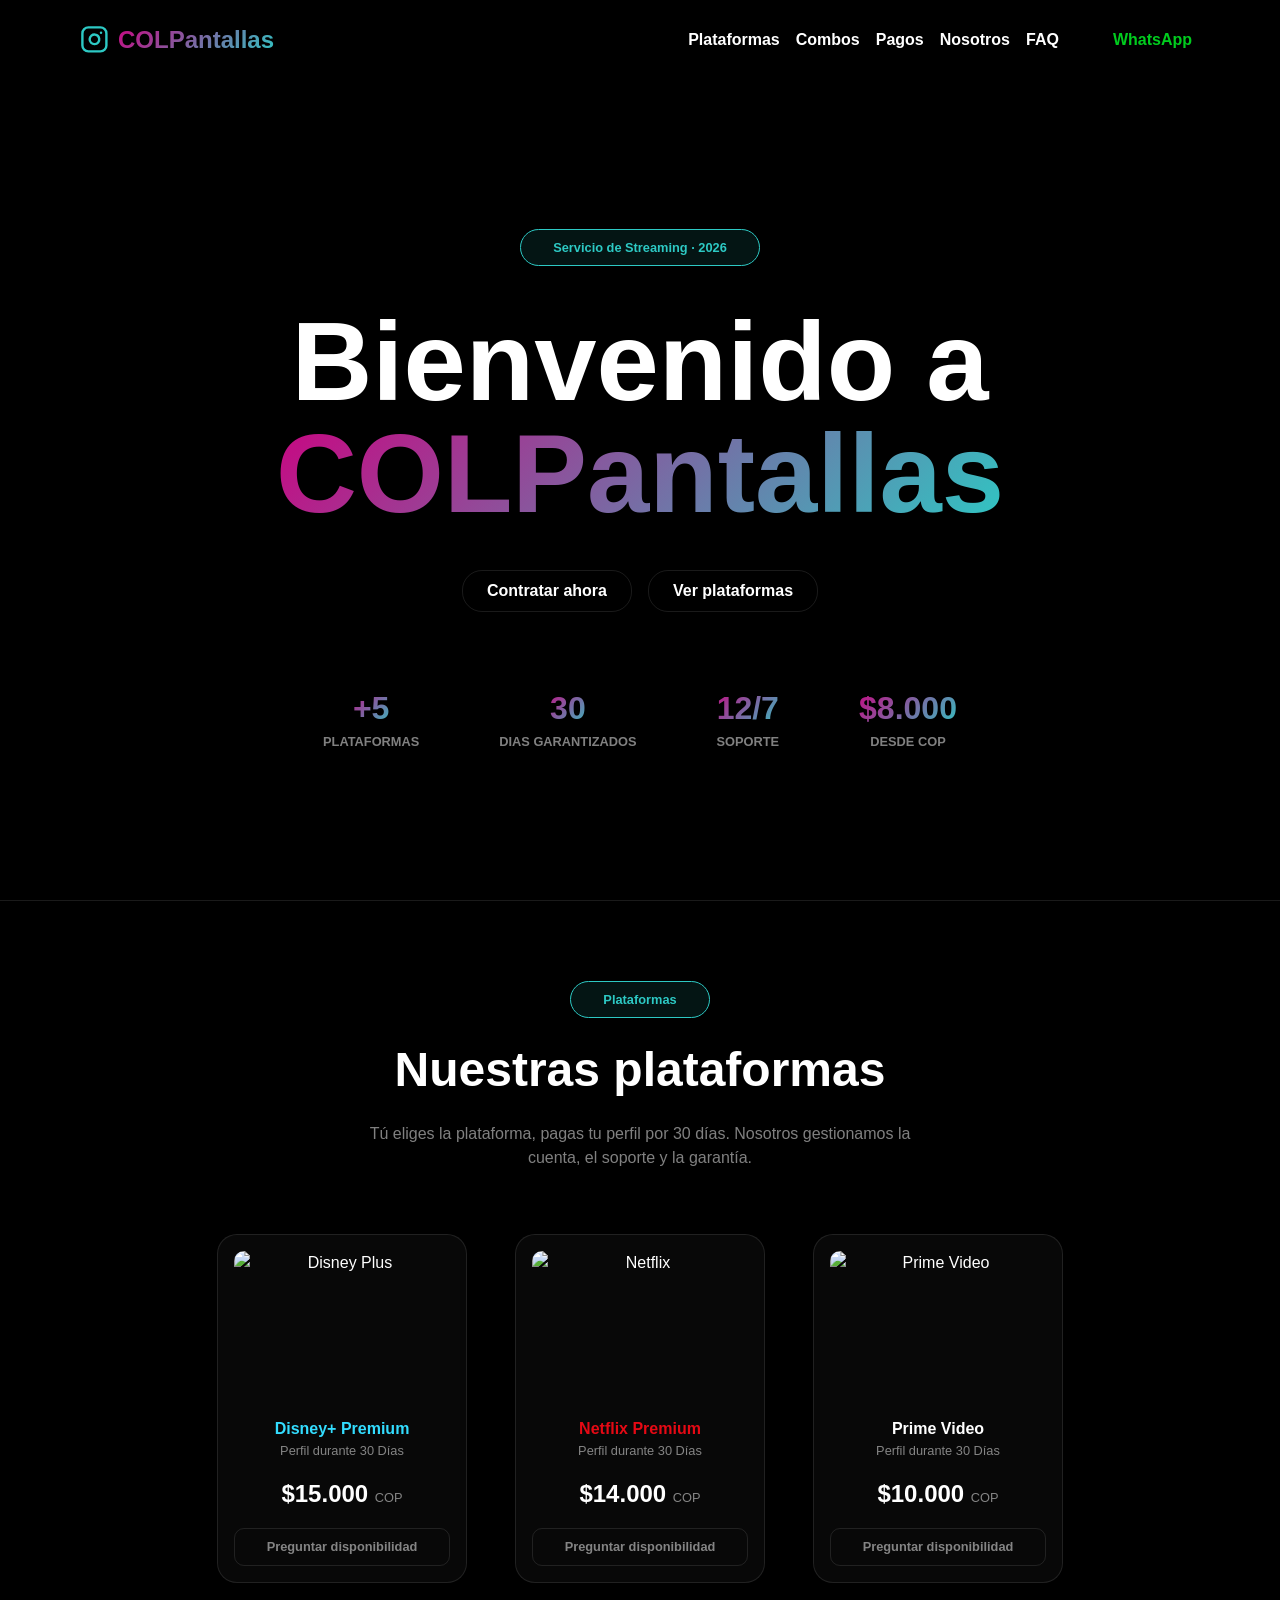
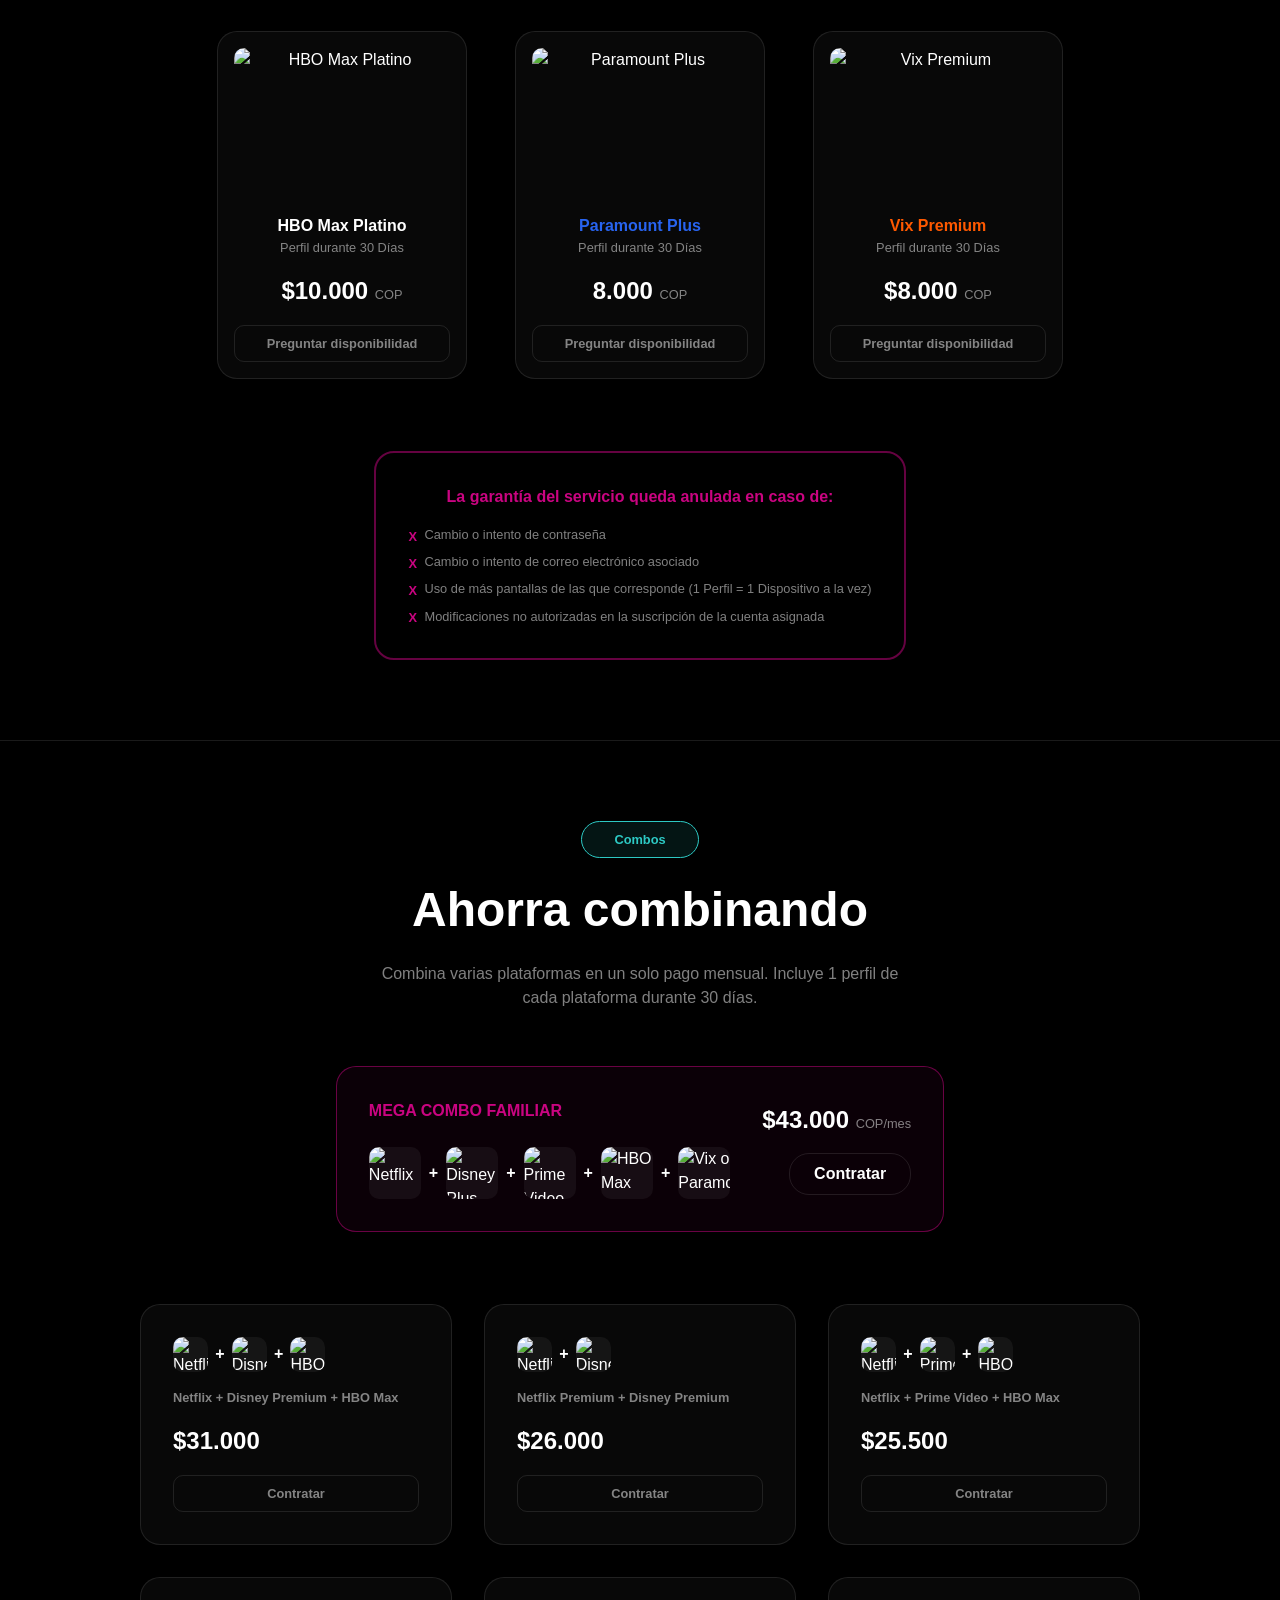
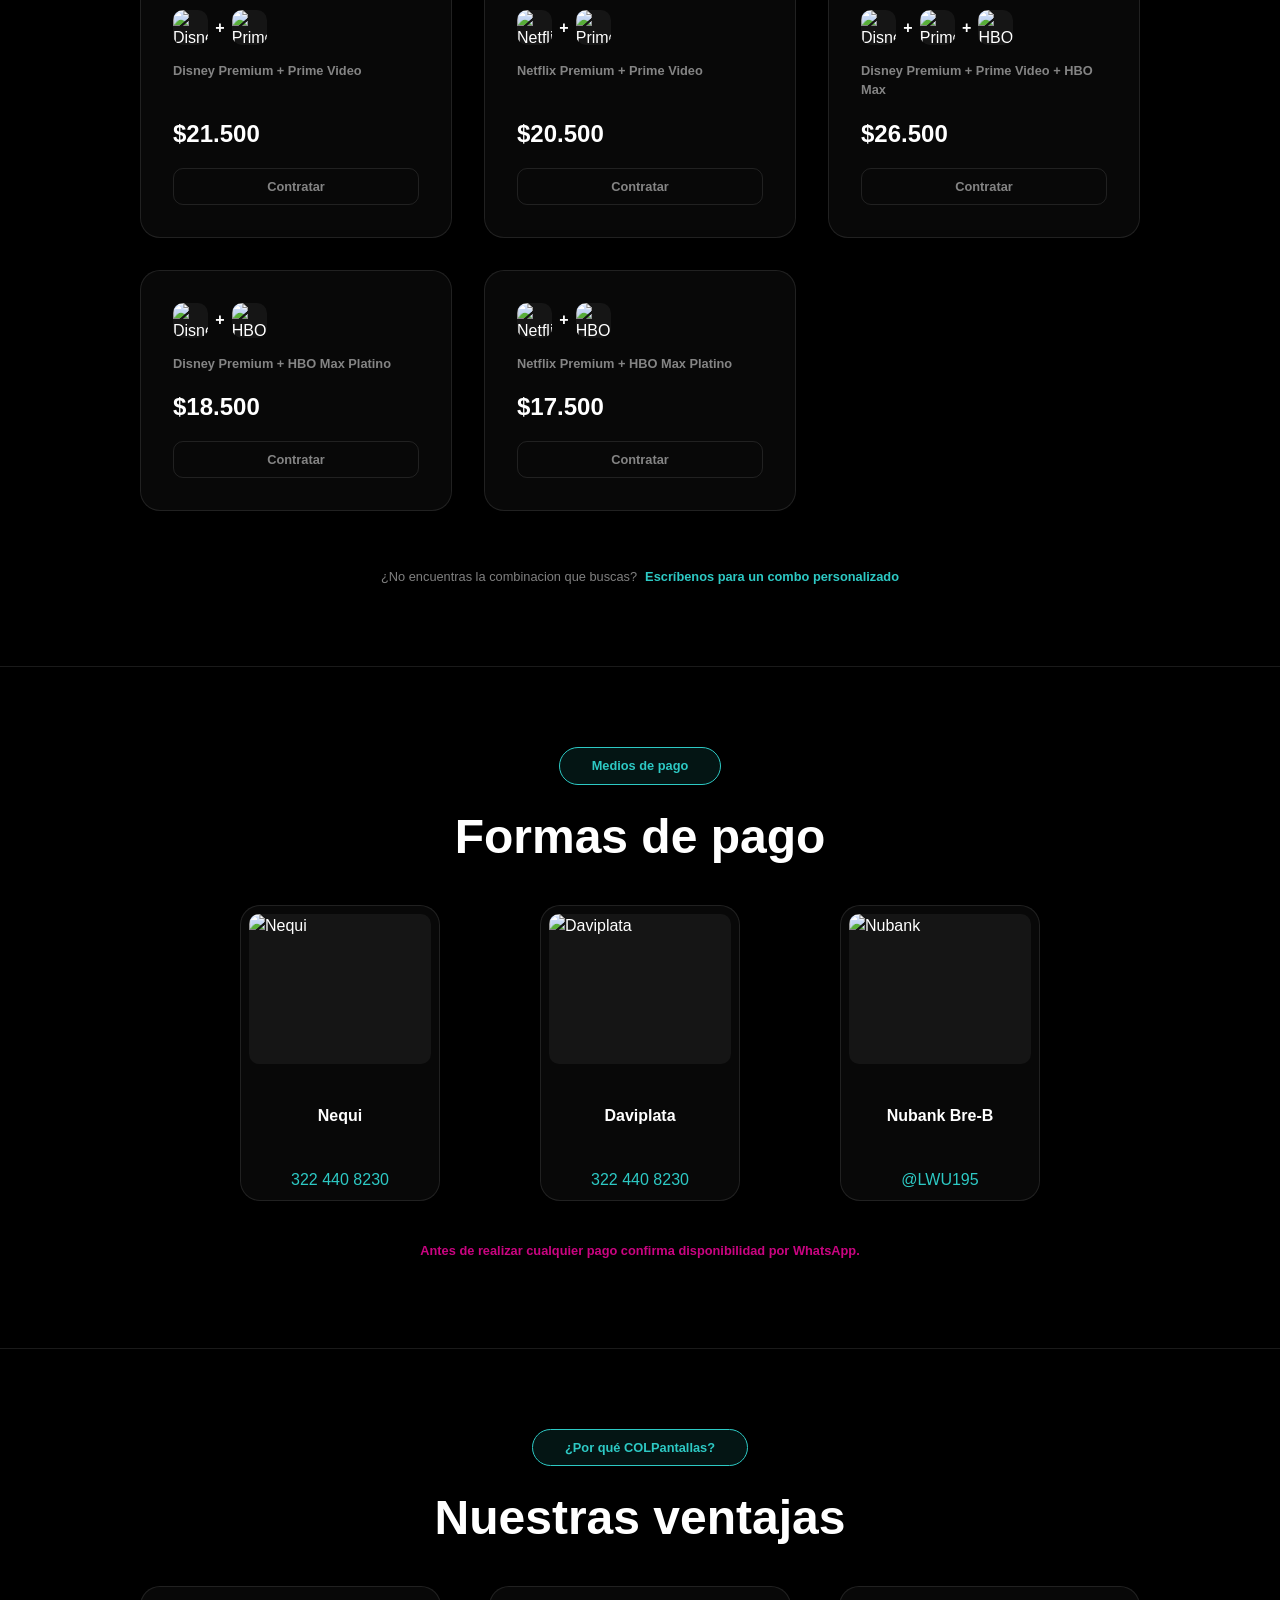
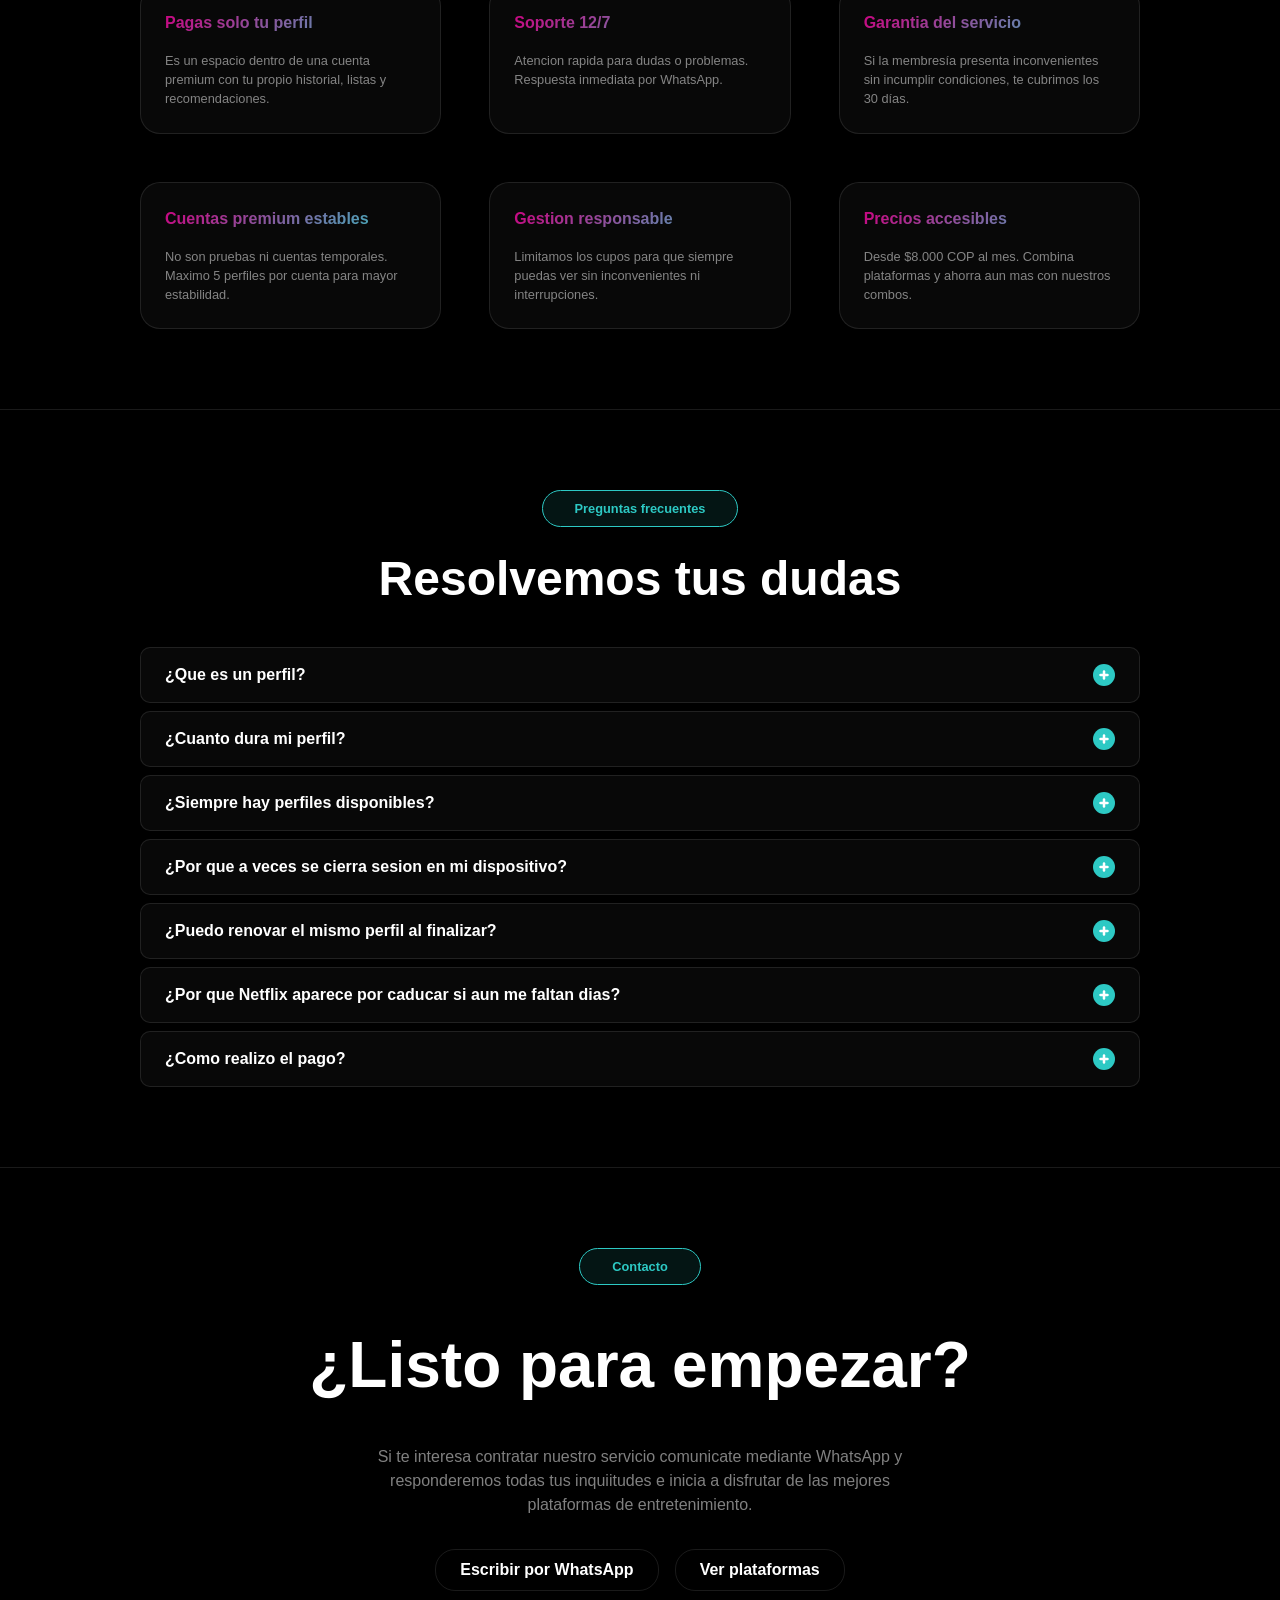
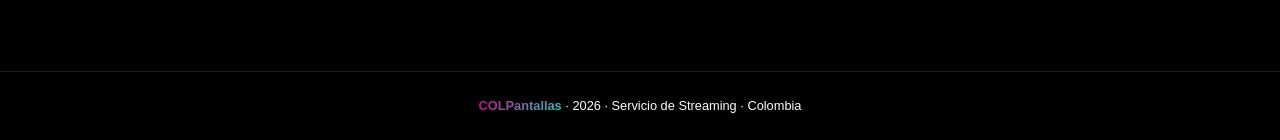
==== commit c63e2b2e: "Update index.html" ====
--- a/index.html
+++ b/index.html
@@ -4,32 +4,49 @@
 <head>
     <meta charset="UTF-8">
     <meta name="viewport" content="width=device-width, initial-scale=1.0">
-    <title>COLPantallas | Streaming Premium – Netflix, Disney+, HBO Max y más en Colombia</title>
+
+    <link rel="icon" type="image/svg+xml" href="img/favicon.svg">
+    <link rel="alternate icon" href="img/favicon.svg">
+    <link rel="apple-touch-icon" href="img/favicon.svg">
+
+    <title>COLPantallas | Servicio de Streaming en Colombia 💛💙❤️ - Netflix, Disney+, HBO Max y más</title>
+
     <meta name="description"
-        content="Perfiles premium de Netflix, Disney+, HBO Max, Prime Video, Paramount+ y Vix en Colombia. 30 días garantizados con soporte 12/7. Desde $5.000 COP. Escríbenos al 322 440 8230.">
+        content="Disfruta Netflix, Disney+, HBO Max, Prime Video, Paramount+ y Vix desde $8.000 COP al mes. Perfiles premium garantizados, soporte 12/7 y entrega inmediata en toda Colombia.">
+
     <meta name="keywords"
-        content="streaming Colombia, Netflix barato Colombia, Disney Plus perfil, HBO Max compartido, Prime Video Colombia, COLPantallas, perfil streaming mensual">
+        content="streaming Colombia, Netflix barato Colombia, Disney Plus perfil, HBO Max compartido, Prime Video Colombia, Paramount Plus Colombia, Vix premium, COLPantallas, perfil streaming mensual, cuentas premium Colombia">
+
     <meta name="author" content="COLPantallas">
     <meta name="robots" content="index, follow">
     <meta name="geo.region" content="CO">
     <meta name="geo.country" content="Colombia">
     <link rel="canonical" href="https://colpantallas.sebasrc.cloud/">
+
     <meta property="og:type" content="website">
-    <meta property="og:title" content="COLPantallas – Streaming Premium por Perfiles en Colombia">
+    <meta property="og:site_name" content="COLPantallas">
+    <meta property="og:title" content="COLPantallas | Servicio de Streaming en Colombia 💛💙❤️">
     <meta property="og:description"
-        content="Netflix, Disney+, HBO Max, Prime Video y más. Perfiles individuales desde $5.000 COP por 30 días. Colombia.">
+        content="Disfruta Netflix, Disney+, HBO Max, Prime Video, Paramount+ y Vix desde $8.000 COP al mes. Perfiles premium garantizados, soporte 12/7 y entrega inmediata en toda Colombia.">
     <meta property="og:url" content="https://colpantallas.sebasrc.cloud/">
     <meta property="og:locale" content="es_CO">
+    <meta property="og:image" content="https://colpantallas.sebasrc.cloud/img/og-image.png">
+    <meta property="og:image:width" content="1200">
+    <meta property="og:image:height" content="630">
+    <meta property="og:image:alt" content="COLPantallas - Servicio de Streaming en Colombia 💛💙❤️">
+
     <meta name="twitter:card" content="summary_large_image">
-    <meta name="twitter:title" content="COLPantallas – Streaming Premium Colombia">
+    <meta name="twitter:title" content="COLPantallas | Servicio de Streaming en Colombia 💛💙❤️">
     <meta name="twitter:description"
-        content="Perfiles de Netflix, Disney+, HBO Max y más desde $5.000 COP. Atención 12/7.">
+        content="Disfruta Netflix, Disney+, HBO Max, Prime Video, Paramount+ y Vix desde $8.000 COP al mes. Perfiles premium garantizados, soporte 12/7 y entrega inmediata en toda Colombia.">
+    <meta name="twitter:image" content="https://colpantallas.sebasrc.cloud/img/og-image.png">
+
     <script type="application/ld+json">
         {
             "@context": "https://schema.org",
             "@type": "LocalBusiness",
             "name": "COLPantallas",
-            "description": "Servicio de streaming premium por perfiles individuales en Colombia",
+            "description": "Servicio de Streaming en Colombia 💛💙❤️",
             "telephone": "+573224408230",
             "url": "https://colpantallas.sebasrc.cloud",
             "address": { "@type": "PostalAddress", "addressCountry": "CO" },
@@ -38,6 +55,50 @@
         }
     </script>
 
+    <script type="application/ld+json">
+        {
+            "@context": "https://schema.org",
+            "@type": "ItemList",
+            "itemListElement": [
+                {
+                    "@type": "SiteNavigationElement",
+                    "position": 1,
+                    "name": "Plataformas",
+                    "description": "Precios y planes de Netflix, Disney+, HBO Max, Prime Video, Paramount+ y Vix por perfil individual.",
+                    "url": "https://colpantallas.sebasrc.cloud/#plataformas"
+                },
+                {
+                    "@type": "SiteNavigationElement",
+                    "position": 2,
+                    "name": "Combos",
+                    "description": "Combina varias plataformas en un solo pago mensual y ahorra.",
+                    "url": "https://colpantallas.sebasrc.cloud/#combos"
+                },
+                {
+                    "@type": "SiteNavigationElement",
+                    "position": 3,
+                    "name": "Medios de pago",
+                    "description": "Paga con Nequi, Daviplata o Nubank de forma segura.",
+                    "url": "https://colpantallas.sebasrc.cloud/#pagos"
+                },
+                {
+                    "@type": "SiteNavigationElement",
+                    "position": 4,
+                    "name": "Por qué COLPantallas",
+                    "description": "Cuentas premium, garantía del servicio y soporte 12/7.",
+                    "url": "https://colpantallas.sebasrc.cloud/#nosotros"
+                },
+                {
+                    "@type": "SiteNavigationElement",
+                    "position": 5,
+                    "name": "Preguntas frecuentes",
+                    "description": "Resolvemos tus dudas sobre perfiles, renovaciones y disponibilidad.",
+                    "url": "https://colpantallas.sebasrc.cloud/#faq"
+                }
+            ]
+        }
+    </script>
+
     <link rel="preconnect" href="https://fonts.googleapis.com">
     <link rel="preconnect" href="https://fonts.gstatic.com" crossorigin>
     <link
@@ -48,39 +109,63 @@
 </head>
 
 <body>
-
-    <nav class="navegacion" role="navigation" aria-label="Menu principal">
-        <div class="contenedor nav-contenido">
-            <a href="/" class="logo-marca" aria-label="COLPantallas inicio">COLPantallas</a>
-            <ul class="nav-enlaces" id="menuMovil" role="list">
-                <li><a href="#plataformas">Plataformas</a></li>
-                <li><a href="#combos">Combos</a></li>
-                <li><a href="#pagos">Pagos</a></li>
-                <li><a href="#nosotros">Nosotros</a></li>
-                <li><a href="#faq">FAQ</a></li>
-                <li>
-                    <a href="https://wa.me/573224408230?text=Hola%2C%20quiero%20informaci%C3%B3n%20sobre%20COLPantallas"
-                        target="_blank" rel="noopener noreferrer" class="boton-wa-nav">
-                        WhatsApp
-                    </a>
-                </li>
-            </ul>
-            <button class="boton-menu" id="botonMenu" aria-label="Abrir menu" aria-expanded="false">
-                <span></span><span></span><span></span>
-            </button>
-        </div>
-    </nav>
+    <div class="cargador" id="cargador" role="status" aria-label="Cargando pagina">
+        <span class="cargador-circulo"></span>
+    </div>
 
     <main>
 
         <section class="inicio" id="inicio" aria-label="Inicio">
+            <!-- MENU NAVEGACION -->
+            <nav class="navegacion" role="navigation" aria-label="Menu principal">
+                <div class="contenedor nav-contenido">
+                    <div class="marca-navegacion">
+                        <a href="https://www.instagram.com/colpantallas2026/" target="_blank" rel="noopener noreferrer"
+                            class="enlace-instagram" aria-label="Síguenos en Instagram">
+                            <svg viewBox="0 0 25 25" fill="none" stroke="currentColor" stroke-width="2"
+                                stroke-linecap="round" stroke-linejoin="round" aria-hidden="true">
+                                <rect x="2" y="2" width="20" height="20" rx="5" ry="5"></rect>
+                                <path d="M16 11.37A4 4 0 1 1 12.63 8 4 4 0 0 1 16 11.37z"></path>
+                                <line x1="17.5" y1="6.5" x2="17.51" y2="6.5"></line>
+                            </svg>
+                        </a>
+                        <a href="/" class="logo-marca" aria-label="COLPantallas inicio">COLPantallas</a>
+                    </div>
+
+                    <ul class="nav-enlaces" id="menuMovil" role="list">
+                        <li><a href="#plataformas">Plataformas</a></li>
+                        <li><a href="#combos">Combos</a></li>
+                        <li><a href="#pagos">Pagos</a></li>
+                        <li><a href="#nosotros">Nosotros</a></li>
+                        <li><a href="#faq">FAQ</a></li>
+                        <li>
+
+                            <a href="https://wa.link/qs0q8m" target="_blank" rel="noopener noreferrer"
+                                class="boton-wa-nav">
+                                <div class="boton-wa-icon"></div>
+                                WhatsApp
+                            </a>
+                        </li>
+                    </ul>
+                    <button class="boton-menu" id="botonMenu" aria-label="Abrir menu" aria-expanded="false">
+                        <span></span><span></span><span></span>
+                    </button>
+                </div>
+            </nav>
+
+            <!-- VIDEO INICIO -->
+            <video class="inicio-video" autoplay muted loop playsinline poster="./img/inicio.png">
+                <source src="./video/inicio.mp4" type="video/mp4">
+            </video>
+
+            <div class="inicio-capa"></div>
+
             <div class="contenedor inicio-contenido">
                 <span class="etiqueta-seccion">Servicio de Streaming · 2026</span>
                 <h1 class="titulo-inicio">Bienvenido a<br><span class="texto-gradiente">COLPantallas</span></h1>
 
                 <div class="inicio-acciones">
-                    <a href="https://wa.me/573224408230?text=Quiero%20contratar%20un%20perfil%20de%20streaming"
-                        target="_blank" rel="noopener noreferrer" class="boton-principal">
+                    <a href="https://wa.link/5a11kl" target="_blank" rel="noopener noreferrer" class="boton-principal">
                         Contratar ahora
                     </a>
                     <a href="#plataformas" class="boton-secundario">Ver plataformas</a>
@@ -100,7 +185,7 @@
                         <span>Soporte</span>
                     </div>
                     <div class="estadistica-item">
-                        <strong>$5.000</strong>
+                        <strong>$8.000</strong>
                         <span>Desde COP</span>
                     </div>
                 </div>
@@ -128,8 +213,8 @@
                             <p class="plan-plataforma">Perfil durante 30 Días</p>
                         </div>
                         <p class="precio-plataforma">$15.000 <span>COP</span></p>
-                        <a href="https://wa.me/573224408230?text=Quiero%20Disney%2B%20Premium" target="_blank"
-                            rel="noopener noreferrer" class="enlace-tarjeta">
+                        <a href="https://wa.link/j0n0q6" target="_blank" rel="noopener noreferrer"
+                            class="enlace-tarjeta">
                             Preguntar disponibilidad
                         </a>
                     </article>
@@ -144,8 +229,8 @@
                             <p class="plan-plataforma">Perfil durante 30 Días</p>
                         </div>
                         <p class="precio-plataforma">$14.000 <span>COP</span></p>
-                        <a href="https://wa.me/573224408230?text=Quiero%20Netflix%20Premium" target="_blank"
-                            rel="noopener noreferrer" class="enlace-tarjeta">
+                        <a href="https://wa.link/e3ygt2" target="_blank" rel="noopener noreferrer"
+                            class="enlace-tarjeta">
                             Preguntar disponibilidad
                         </a>
                     </article>
@@ -160,15 +245,15 @@
                             <p class="plan-plataforma">Perfil durante 30 Días</p>
                         </div>
                         <p class="precio-plataforma">$10.000 <span>COP</span></p>
-                        <a href="https://wa.me/573224408230?text=Quiero%20Prime%20Video" target="_blank"
-                            rel="noopener noreferrer" class="enlace-tarjeta">
+                        <a href="https://wa.link/xdbhz5" target="_blank" rel="noopener noreferrer"
+                            class="enlace-tarjeta">
                             Preguntar disponibilidad
                         </a>
                     </article>
 
                     <article class="tarjeta-plataforma revelar">
                         <figure class="contenedor-logo">
-                            <img src="https://i.pinimg.com/564x/fb/b8/dc/fbb8dc956462eda12d17ce3d08a22ac4.jpg"
+                            <img src="https://i.pinimg.com/736x/84/6d/4e/846d4e8c9e4df3ba6c8f292c1bee2117.jpg"
                                 alt="HBO Max Platino" class="imagen-logo" loading="lazy">
                         </figure>
                         <div class="info-plataforma">
@@ -176,13 +261,13 @@
                             <p class="plan-plataforma">Perfil durante 30 Días</p>
                         </div>
                         <p class="precio-plataforma">$10.000 <span>COP</span></p>
-                        <a href="https://wa.me/573224408230?text=Quiero%20HBO%20Max%20Platino" target="_blank"
-                            rel="noopener noreferrer" class="enlace-tarjeta">
+                        <a href="https://wa.link/fy772d" target="_blank" rel="noopener noreferrer"
+                            class="enlace-tarjeta">
                             Preguntar disponibilidad
                         </a>
                     </article>
 
-                    <article class="tarjeta-plataforma revelar">
+                    <!-- <article class="tarjeta-plataforma revelar">
                         <figure class="contenedor-logo">
                             <img src="https://www.dineroenimagen.com/media/dinero/images/2024/03/disney-logo.jpg"
                                 alt="Disney Plus" class="imagen-logo" loading="lazy">
@@ -196,7 +281,7 @@
                             rel="noopener noreferrer" class="enlace-tarjeta">
                             Preguntar disponibilidad
                         </a>
-                    </article>
+                    </article> -->
 
                     <article class="tarjeta-plataforma revelar">
                         <figure class="contenedor-logo">
@@ -207,9 +292,9 @@
                             <p class="nombre-plataforma" data-plataforma="paramount">Paramount Plus</p>
                             <p class="plan-plataforma">Perfil durante 30 Días</p>
                         </div>
-                        <p class="precio-plataforma">$7.000 <span>COP</span></p>
-                        <a href="https://wa.me/573224408230?text=Quiero%20Paramount%20Plus" target="_blank"
-                            rel="noopener noreferrer" class="enlace-tarjeta">
+                        <p class="precio-plataforma">8.000 <span>COP</span></p>
+                        <a href="https://wa.link/qs338c" target="_blank" rel="noopener noreferrer"
+                            class="enlace-tarjeta">
                             Preguntar disponibilidad
                         </a>
                     </article>
@@ -223,9 +308,9 @@
                             <p class="nombre-plataforma" data-plataforma="vix">Vix Premium</p>
                             <p class="plan-plataforma">Perfil durante 30 Días</p>
                         </div>
-                        <p class="precio-plataforma">$5.000 <span>COP</span></p>
-                        <a href="https://wa.me/573224408230?text=Quiero%20Vix%20Premium" target="_blank"
-                            rel="noopener noreferrer" class="enlace-tarjeta">
+                        <p class="precio-plataforma">$8.000 <span>COP</span></p>
+                        <a href="https://wa.link/an1cc5" target="_blank" rel="noopener noreferrer"
+                            class="enlace-tarjeta">
                             Preguntar disponibilidad
                         </a>
                     </article>
@@ -238,7 +323,7 @@
                         <li>Cambio o intento de contraseña</li>
                         <li>Cambio o intento de correo electrónico asociado</li>
                         <li>Uso de más pantallas de las que corresponde (1 Perfil = 1 Dispositivo a la vez)</li>
-                        <li>Modificar nombre del perfil</li>
+                        <li>Modificaciones no autorizadas en la suscripción de la cuenta asignada</li>
                     </ul>
                 </div>
             </div>
@@ -285,8 +370,8 @@
 
                     <div class="mega-combo-accion">
                         <p class="precio-mega">$43.000 <span>COP/mes</span></p>
-                        <a href="https://wa.me/573224408230?text=Quiero%20el%20Mega%20Combo%20Familiar" target="_blank"
-                            rel="noopener noreferrer" class="boton-principal">
+                        <a href="https://wa.link/6dz9i5" target="_blank" rel="noopener noreferrer"
+                            class="boton-principal">
                             Contratar
                         </a>
                     </div>
@@ -311,8 +396,8 @@
                         </div>
                         <p class="nombre-combo">Netflix + Disney Premium + HBO Max</p>
                         <p class="precio-combo">$31.000</p>
-                        <a href="https://wa.me/573224408230?text=Quiero%20Netflix%20%2B%20Disney%20%2B%20HBO"
-                            target="_blank" rel="noopener noreferrer" class="enlace-tarjeta">Contratar</a>
+                        <a href="https://wa.link/7oy2vh" target="_blank" rel="noopener noreferrer"
+                            class="enlace-tarjeta">Contratar</a>
                     </div>
 
                     <div class="tarjeta-combo revelar">
@@ -328,8 +413,8 @@
                         </div>
                         <p class="nombre-combo">Netflix Premium + Disney Premium</p>
                         <p class="precio-combo">$26.000</p>
-                        <a href="https://wa.me/573224408230?text=Quiero%20Netflix%20%2B%20Disney" target="_blank"
-                            rel="noopener noreferrer" class="enlace-tarjeta">Contratar</a>
+                        <a href="https://wa.link/mxmfwz" target="_blank" rel="noopener noreferrer"
+                            class="enlace-tarjeta">Contratar</a>
                     </div>
 
                     <div class="tarjeta-combo revelar">
@@ -348,8 +433,8 @@
                         </div>
                         <p class="nombre-combo">Netflix + Prime Video + HBO Max</p>
                         <p class="precio-combo">$25.500</p>
-                        <a href="https://wa.me/573224408230?text=Quiero%20Netflix%20%2B%20Prime%20%2B%20HBO"
-                            target="_blank" rel="noopener noreferrer" class="enlace-tarjeta">Contratar</a>
+                        <a href="https://wa.link/2r922k" target="_blank" rel="noopener noreferrer"
+                            class="enlace-tarjeta">Contratar</a>
                     </div>
 
                     <div class="tarjeta-combo revelar">
@@ -366,8 +451,8 @@
                         </div>
                         <p class="nombre-combo">Disney Premium + Prime Video</p>
                         <p class="precio-combo">$21.500</p>
-                        <a href="https://wa.me/573224408230?text=Quiero%20Disney%20%2B%20Prime%20Video" target="_blank"
-                            rel="noopener noreferrer" class="enlace-tarjeta">Contratar</a>
+                        <a href="https://wa.link/xkau9o" target="_blank" rel="noopener noreferrer"
+                            class="enlace-tarjeta">Contratar</a>
                     </div>
 
                     <div class="tarjeta-combo revelar">
@@ -383,8 +468,8 @@
                         </div>
                         <p class="nombre-combo">Netflix Premium + Prime Video</p>
                         <p class="precio-combo">$20.500</p>
-                        <a href="https://wa.me/573224408230?text=Quiero%20Netflix%20%2B%20Prime%20Video" target="_blank"
-                            rel="noopener noreferrer" class="enlace-tarjeta">Contratar</a>
+                        <a href="https://wa.link/riu0o9" target="_blank" rel="noopener noreferrer"
+                            class="enlace-tarjeta">Contratar</a>
                     </div>
 
                     <div class="tarjeta-combo revelar">
@@ -402,10 +487,10 @@
                                     src="https://static.wikia.nocookie.net/cartoonnetwork/images/6/63/HBOMax_(2025).jpg/revision/latest?cb=20250729181449&path-prefix=es"
                                     alt="HBO Max" loading="lazy"></figure>
                         </div>
-                        <p class="nombre-combo">Disney + Prime Video + HBO Max</p>
-                        <p class="precio-combo">$20.000</p>
-                        <a href="https://wa.me/573224408230?text=Quiero%20Disney%20%2B%20Prime%20%2B%20HBO"
-                            target="_blank" rel="noopener noreferrer" class="enlace-tarjeta">Contratar</a>
+                        <p class="nombre-combo">Disney Premium + Prime Video + HBO Max</p>
+                        <p class="precio-combo">$26.500</p>
+                        <a href="https://wa.link/li762j" target="_blank" rel="noopener noreferrer"
+                            class="enlace-tarjeta">Contratar</a>
                     </div>
 
                     <div class="tarjeta-combo revelar">
@@ -421,8 +506,8 @@
                         </div>
                         <p class="nombre-combo">Disney Premium + HBO Max Platino</p>
                         <p class="precio-combo">$18.500</p>
-                        <a href="https://wa.me/573224408230?text=Quiero%20Disney%20%2B%20HBO" target="_blank"
-                            rel="noopener noreferrer" class="enlace-tarjeta">Contratar</a>
+                        <a href="https://wa.link/snfuik" target="_blank" rel="noopener noreferrer"
+                            class="enlace-tarjeta">Contratar</a>
                     </div>
 
                     <div class="tarjeta-combo revelar">
@@ -438,16 +523,16 @@
 
                         <p class="nombre-combo">Netflix Premium + HBO Max Platino</p>
                         <p class="precio-combo">$17.500</p>
-                        <a href="https://wa.me/573224408230?text=Quiero%20Netflix%20%2B%20HBO" target="_blank"
-                            rel="noopener noreferrer" class="enlace-tarjeta">Contratar</a>
+                        <a href="https://wa.link/87jvnb" target="_blank" rel="noopener noreferrer"
+                            class="enlace-tarjeta">Contratar</a>
                     </div>
 
                 </div>
 
                 <p class="nota-combos revelar">
                     ¿No encuentras la combinacion que buscas?
-                    <a href="https://wa.me/573224408230?text=Quiero%20un%20combo%20personalizado" target="_blank"
-                        rel="noopener noreferrer">Escríbenos para un combo personalizado</a>
+                    <a href="https://wa.link/ternjq" target="_blank" rel="noopener noreferrer">Escríbenos para un combo
+                        personalizado</a>
                 </p>
             </div>
         </section>
@@ -527,7 +612,7 @@
                     </div>
                     <div class="tarjeta-ventaja revelar">
                         <h3>Precios accesibles</h3>
-                        <p>Desde $5.000 COP al mes. Combina plataformas y ahorra aun mas con nuestros combos.</p>
+                        <p>Desde $8.000 COP al mes. Combina plataformas y ahorra aun mas con nuestros combos.</p>
                     </div>
                 </div>
             </div>
@@ -545,7 +630,11 @@
                     <div class="pregunta-item">
                         <button class="pregunta-titulo" aria-expanded="false">
                             ¿Que es un perfil?
-                            <span class="icono-pregunta" aria-hidden="true"></span>
+                            <svg class="icono-pregunta" viewBox="0 0 24 24" fill="none" stroke="currentColor"
+                                stroke-width="5" stroke-linecap="round" aria-hidden="true">
+                                <line x1="12" y1="5" x2="12" y2="19"></line>
+                                <line x1="5" y1="12" x2="19" y2="12"></line>
+                            </svg>
                         </button>
                         <div class="pregunta-respuesta" hidden>
                             Es un espacio dentro de una cuenta premium con tu propio historial, listas y
@@ -556,7 +645,11 @@
                     <div class="pregunta-item">
                         <button class="pregunta-titulo" aria-expanded="false">
                             ¿Cuanto dura mi perfil?
-                            <span class="icono-pregunta" aria-hidden="true"></span>
+                            <svg class="icono-pregunta" viewBox="0 0 24 24" fill="none" stroke="currentColor"
+                                stroke-width="5" stroke-linecap="round" aria-hidden="true">
+                                <line x1="12" y1="5" x2="12" y2="19"></line>
+                                <line x1="5" y1="12" x2="19" y2="12"></line>
+                            </svg>
                         </button>
                         <div class="pregunta-respuesta" hidden>
                             30 dias exactos desde la entrega de los datos. Las cuentas de Netflix se suscriben por 33
@@ -567,7 +660,11 @@
                     <div class="pregunta-item">
                         <button class="pregunta-titulo" aria-expanded="false">
                             ¿Siempre hay perfiles disponibles?
-                            <span class="icono-pregunta" aria-hidden="true"></span>
+                            <svg class="icono-pregunta" viewBox="0 0 24 24" fill="none" stroke="currentColor"
+                                stroke-width="5" stroke-linecap="round" aria-hidden="true">
+                                <line x1="12" y1="5" x2="12" y2="19"></line>
+                                <line x1="5" y1="12" x2="19" y2="12"></line>
+                            </svg>
                         </button>
                         <div class="pregunta-respuesta" hidden>
                             No siempre. Trabajamos con cupos limitados en todas las plataformas. Por eso, antes de pagar
@@ -579,7 +676,11 @@
                     <div class="pregunta-item">
                         <button class="pregunta-titulo" aria-expanded="false">
                             ¿Por que a veces se cierra sesion en mi dispositivo?
-                            <span class="icono-pregunta" aria-hidden="true"></span>
+                            <svg class="icono-pregunta" viewBox="0 0 24 24" fill="none" stroke="currentColor"
+                                stroke-width="5" stroke-linecap="round" aria-hidden="true">
+                                <line x1="12" y1="5" x2="12" y2="19"></line>
+                                <line x1="5" y1="12" x2="19" y2="12"></line>
+                            </svg>
                         </button>
                         <div class="pregunta-respuesta" hidden>
                             Se acumulan dispositivos en la cuenta y algunas sesiones aparecen como desconocidas. Para
@@ -591,7 +692,11 @@
                     <div class="pregunta-item">
                         <button class="pregunta-titulo" aria-expanded="false">
                             ¿Puedo renovar el mismo perfil al finalizar?
-                            <span class="icono-pregunta" aria-hidden="true"></span>
+                            <svg class="icono-pregunta" viewBox="0 0 24 24" fill="none" stroke="currentColor"
+                                stroke-width="5" stroke-linecap="round" aria-hidden="true">
+                                <line x1="12" y1="5" x2="12" y2="19"></line>
+                                <line x1="5" y1="12" x2="19" y2="12"></line>
+                            </svg>
                         </button>
                         <div class="pregunta-respuesta" hidden>
                             Depende de la plataforma. En Netflix las cuentas se eliminan y crean mensualmente, por lo
@@ -603,7 +708,11 @@
                     <div class="pregunta-item">
                         <button class="pregunta-titulo" aria-expanded="false">
                             ¿Por que Netflix aparece por caducar si aun me faltan dias?
-                            <span class="icono-pregunta" aria-hidden="true"></span>
+                            <svg class="icono-pregunta" viewBox="0 0 24 24" fill="none" stroke="currentColor"
+                                stroke-width="5" stroke-linecap="round" aria-hidden="true">
+                                <line x1="12" y1="5" x2="12" y2="19"></line>
+                                <line x1="5" y1="12" x2="19" y2="12"></line>
+                            </svg>
                         </button>
                         <div class="pregunta-respuesta" hidden>
                             Las cuentas de Netflix se suscriben por 33 dias, no por 30. Ese margen existe para ajustar
@@ -615,7 +724,11 @@
                     <div class="pregunta-item">
                         <button class="pregunta-titulo" aria-expanded="false">
                             ¿Como realizo el pago?
-                            <span class="icono-pregunta" aria-hidden="true"></span>
+                            <svg class="icono-pregunta" viewBox="0 0 24 24" fill="none" stroke="currentColor"
+                                stroke-width="5" stroke-linecap="round" aria-hidden="true">
+                                <line x1="12" y1="5" x2="12" y2="19"></line>
+                                <line x1="5" y1="12" x2="19" y2="12"></line>
+                            </svg>
                         </button>
                         <div class="pregunta-respuesta" hidden>
                             Aceptamos Nequi, Daviplata y Nubank (QR Negocio). Recuerda confirmar disponibilidad antes de
@@ -639,8 +752,7 @@
                     entretenimiento.</p>
 
                 <div class="contacto-acciones">
-                    <a href="https://wa.me/573224408230?text=Hola%2C%20quiero%20contratar%20un%20perfil%20de%20streaming"
-                        target="_blank" rel="noopener noreferrer" class="boton-principal">
+                    <a href="https://wa.link/suh6gb" target="_blank" rel="noopener noreferrer" class="boton-principal">
                         Escribir por WhatsApp
                     </a>
                     <a href="#plataformas" class="boton-secundario">Ver plataformas</a>
--- a/styles.css
+++ b/styles.css
@@ -6,7 +6,7 @@
     --tarjeta: rgba(255, 255, 255, 0.03);
     --borde: rgba(255, 255, 255, 0.1);
     --texto-suave: rgba(255, 255, 255, 0.5);
-    --gradiente: linear-gradient(135deg, #ca0481, #2dc9c4);
+    --gradiente: linear-gradient(135deg, var(--rosa), var(--verde));
     --radio: 20px;
     --radio-sm: 10px;
     --nav-alto: 80px;
@@ -54,6 +54,62 @@
     list-style: none;
 }
 
+/* ESTADO PAGINA */
+.cargador {
+    position: fixed;
+    inset: 0;
+    z-index: 300;
+    display: flex;
+    align-items: center;
+    justify-content: center;
+    background: var(--negro);
+    transition:
+        opacity 0.5s ease,
+        visibility 0.5s ease;
+}
+
+.cargador.oculto {
+    opacity: 0;
+    visibility: hidden;
+    pointer-events: none;
+}
+
+.cargador-circulo {
+    position: relative;
+    width: 56px;
+    height: 56px;
+}
+
+.cargador-circulo::before {
+    content: '';
+    position: absolute;
+    inset: -10px;
+    border-radius: 50%;
+    background: conic-gradient(from 0deg, var(--rosa), var(--verde), var(--rosa));
+    filter: blur(16px);
+    opacity: 0.75;
+    animation: girar 0.8s linear infinite;
+}
+
+.cargador-circulo::after {
+    content: '';
+    position: absolute;
+    inset: 0;
+    border-radius: 50%;
+    border: 4px solid rgba(255, 255, 255, 0.08);
+    border-top-color: var(--rosa);
+    border-right-color: var(--verde);
+    animation: girar 0.8s linear infinite;
+}
+
+@keyframes girar {
+    to {
+        transform: rotate(360deg);
+    }
+}
+
+/*  */
+
 .texto-centrado {
     text-align: center;
 }
@@ -80,10 +136,17 @@
     position: sticky;
     top: 0;
     z-index: 100;
-    background: rgba(0, 0, 0, 0.5);
-    backdrop-filter: blur(20px);
-    -webkit-backdrop-filter: blur(20px);
-    border-bottom: 1px solid var(--borde);
+    /* border-bottom: 1px solid var(--borde); */
+}
+
+.navegacion::before {
+    content: '';
+    position: absolute;
+    inset: 0;
+    /* background: rgba(0, 0, 0, 0.5); */
+    /* backdrop-filter: blur(20px); */
+    /* -webkit-backdrop-filter: blur(20px); */
+    z-index: -1;
 }
 
 .nav-contenido {
@@ -93,6 +156,32 @@
     gap: 1rem;
     height: var(--nav-alto);
     padding: 0 5rem;
+}
+
+.marca-navegacion {
+    display: flex;
+    align-items: center;
+    gap: 0.5rem;
+}
+
+.enlace-instagram {
+    display: inline-flex;
+    color: var(--verde);
+    transition:
+        color 0.3s ease,
+        transform 0.3s ease,
+        filter 0.3s ease;
+}
+
+.enlace-instagram svg {
+    width: 30px;
+    height: 30px;
+}
+
+.enlace-instagram:hover {
+    color: var(--rosa);
+    transform: scale(1.15) rotate(-8deg);
+    filter: drop-shadow(0 0 8px rgba(202, 4, 129, 0.55));
 }
 
 .logo-marca {
@@ -122,21 +211,25 @@
 }
 
 .nav-enlaces .boton-wa-nav {
-    display: inline-block;
+    display: inline-flex;
+    align-items: center;
     font-family: inherit;
-    font-size: 0.8rem;
-    font-weight: 800;
-    padding: 0.5rem 1rem;
-    background: rgba(0, 255, 38, 0.1);
-    border: 1px solid rgba(0, 255, 38, 0.2);
-    color: rgba(0, 255, 38, 1);
+    font-size: 1rem;
+    font-weight: 800;
+    padding: 0.5rem;
+    color: rgba(0, 255, 38, 0.8) !important;
     border-radius: var(--radio);
     transition:
-        backround-color 0.2s,
+        background-color 0.2s,
         color 0.2s ease !important;
-    &:hover {
-        background-color: rgba(0, 255, 38, 0.2);
-        color: rgba(0, 255, 38, 1) !important;
+
+    & > div {
+        background-image: url('https://images.icon-icons.com/2972/PNG/512/whatsapp_logo_icon_186881.png');
+        background-position: center;
+        background-size: cover;
+        width: 22px;
+        height: 22px;
+        margin-right: 0.5rem;
     }
 }
 
@@ -164,6 +257,24 @@
 
 .inicio {
     text-align: center;
+    position: relative;
+    overflow: hidden;
+}
+
+.inicio-video {
+    position: absolute;
+    inset: 0;
+    width: 100%;
+    height: 100%;
+    object-fit: cover;
+    z-index: -2;
+}
+
+.inicio-capa {
+    position: absolute;
+    inset: 0;
+    background: rgba(0, 0, 0, 0.5);
+    z-index: -1;
 }
 
 .inicio-contenido {
@@ -210,7 +321,8 @@
     animation: subir 0.6s ease 0.2s both;
 }
 
-.boton-principal {
+.boton-principal,
+.boton-secundario {
     display: inline-flex;
     align-items: center;
     justify-content: center;
@@ -224,7 +336,9 @@
     color: var(--blanco);
     white-space: nowrap;
     transition: border 0.2s ease;
-
+}
+
+.boton-principal {
     &:hover {
         border: 1px solid var(--verde);
         color: var(--verde);
@@ -232,20 +346,6 @@
 }
 
 .boton-secundario {
-    display: inline-flex;
-    align-items: center;
-    justify-content: center;
-    font-family: inherit;
-    font-weight: 700;
-    font-size: 1rem;
-    padding: 0.5rem 1.5rem;
-    border-radius: var(--radio);
-    border: 1px solid var(--borde);
-    cursor: pointer;
-    color: var(--blanco);
-    white-space: nowrap;
-    transition: border 0.2s ease;
-
     &:hover {
         border: 1px solid var(--rosa);
         color: var(--rosa);
@@ -362,6 +462,8 @@
 }
 
 .imagen-logo {
+    width: 100%;
+    height: 100%;
     object-fit: cover;
 }
 
@@ -372,8 +474,29 @@
 .nombre-plataforma {
     font-weight: 800;
     font-size: 1rem;
+
+    &[data-plataforma='disney'] {
+        color: #3df;
+    }
+
     &[data-plataforma='netflix'] {
-        color: red;
+        color: #e50914;
+    }
+
+    &[data-plataforma='prime'] {
+        color: #fff;
+    }
+
+    &[data-plataforma='hbo'] {
+        color: #fff;
+    }
+
+    &[data-plataforma='paramount'] {
+        color: #2864f0;
+    }
+
+    &[data-plataforma='vix'] {
+        color: #ff5900;
     }
 }
 
@@ -411,22 +534,21 @@
     font-weight: 800;
     color: var(--texto-suave);
     transition:
-        broder-color 0.2s ease,
+        border-color 0.2s ease,
         color 0.2s ease,
         background-color 0.2s ease;
 
     &:hover {
-        border-color: var(--verde);
+        border-color: var(--blanco);
         color: var(--negro);
-        background-color: var(--verde);
+        background-color: var(--blanco);
     }
 }
 
 .aviso-garantia {
     margin-top: 2.5rem;
     max-width: 550px;
-    background: rgba(202, 4, 129, 0.05);
-    border: 1px solid rgba(202, 4, 129, 0.5);
+    border: 2px solid rgba(202, 4, 129, 0.5);
     border-radius: var(--radio);
     padding: 2rem;
     display: flex;
@@ -789,27 +911,19 @@
 .icono-pregunta {
     width: 22px;
     height: 22px;
+    padding: 5px;
     border-radius: 50%;
-    background: rgba(202, 4, 129, 0.1);
-    display: inline-flex;
-    align-items: center;
-    justify-content: center;
+    background: var(--verde);
+    color: var(--blanco);
+    font-weight: bold;
     flex-shrink: 0;
     transition:
         transform 0.25s ease,
         background 0.2s;
 }
 
-.icono-pregunta::before {
-    content: '+';
-    font-size: 1.1rem;
-    font-weight: 800;
-    color: var(--blanco);
-    line-height: 1;
-}
-
 .pregunta-item.activa .icono-pregunta {
-    transform: rotate(45deg);
+    transform: rotate(135deg);
     background: var(--rosa);
 }
 
@@ -919,19 +1033,21 @@
     .nav-enlaces {
         display: none;
         position: fixed;
-        top: var(--nav-alto);
+        top: 0;
         left: 0;
         right: 0;
-        bottom: 0;
+        height: 100dvh;
         z-index: 101;
-        background: #000000;
+        backdrop-filter: blur(20px);
         flex-direction: column;
         align-items: center;
         justify-content: flex-start;
         padding-top: 3.5rem;
+        padding-bottom: 2rem;
         gap: 1.6rem;
         overflow-y: auto;
-        border-top: 1px solid var(--borde);
+        -webkit-overflow-scrolling: touch;
+        overscroll-behavior: contain;
     }
 
     .nav-enlaces.abierto {
@@ -955,7 +1071,7 @@
     }
 
     .inicio {
-        padding: 5rem 0 3.5rem;
+        /* padding: 5rem 0 3.5rem; */
     }
 
     .inicio-estadisticas {
@@ -964,16 +1080,22 @@
 
     .rejilla-plataformas {
         grid-template-columns: repeat(1, 1fr);
+    }
+
+    .mega-combo {
+        padding: 1rem;
     }
 
     .mega-combo-contenido {
         flex-direction: column;
         align-items: flex-start;
+        text-align: center;
     }
 
     .mega-combo-accion {
-        align-items: flex-start;
-        width: 100%;
+        align-items: flex-end;
+        justify-content: space-between;
+        text-align: center;
     }
 
     .rejilla-combos {
@@ -987,7 +1109,7 @@
 
 @media (max-width: 480px) {
     .inicio {
-        padding: 4rem 0 3rem;
+        /* padding: 4rem 0 3rem; */
     }
 
     .inicio-acciones {
@@ -1017,10 +1139,6 @@
         grid-template-columns: 1fr;
     }
 
-    .mega-combo {
-        padding: 1.2rem;
-    }
-
     .combo-logos {
         gap: 0.4rem;
     }
@@ -1037,14 +1155,16 @@
 
     .fila-pagos {
         flex-direction: column;
-        align-items: stretch;
+        gap: 1.5rem;
+        width: 100%;
     }
 
     .tarjeta-pago {
         flex-direction: row;
-        justify-content: flex-start;
-        padding: 1rem 1.2rem;
+        justify-content: space-around;
+        padding: 1rem;
         gap: 1rem;
+        max-width: inherit;
     }
 
     .pago-logo-contenedor {
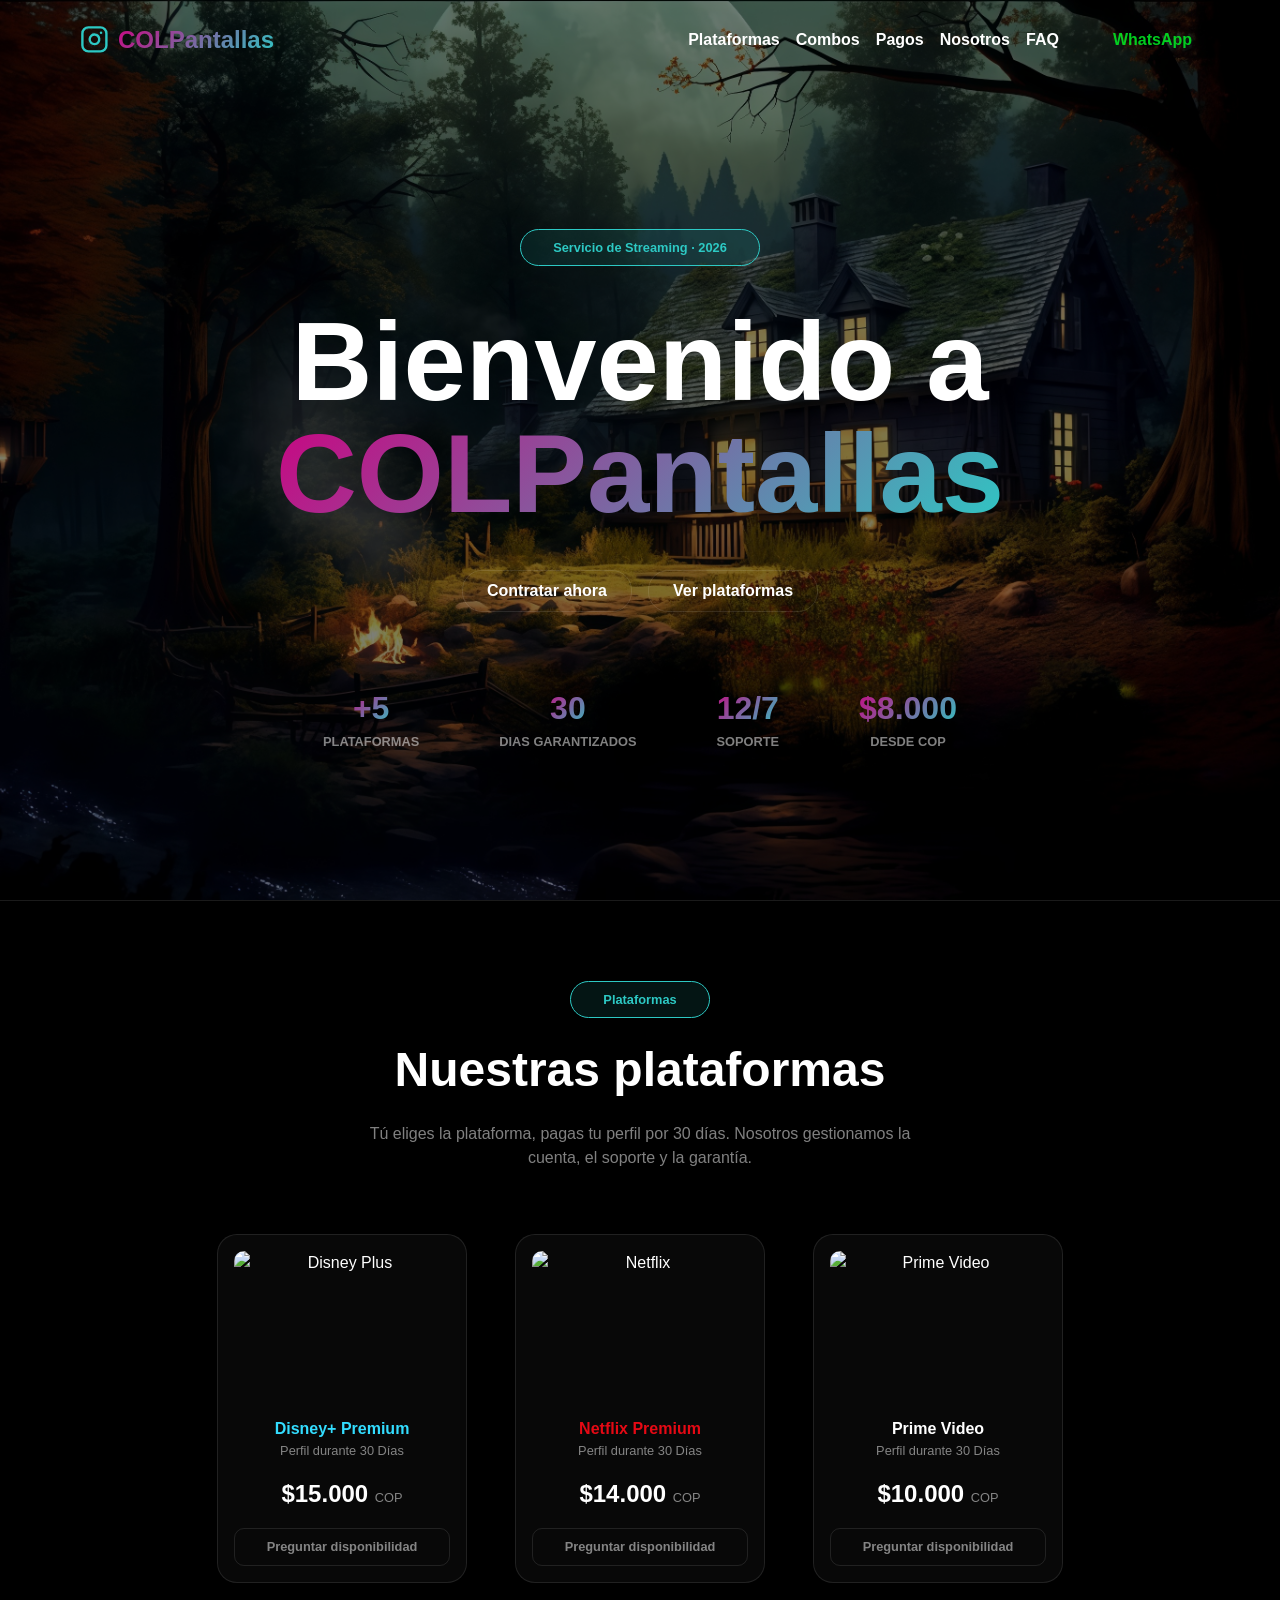
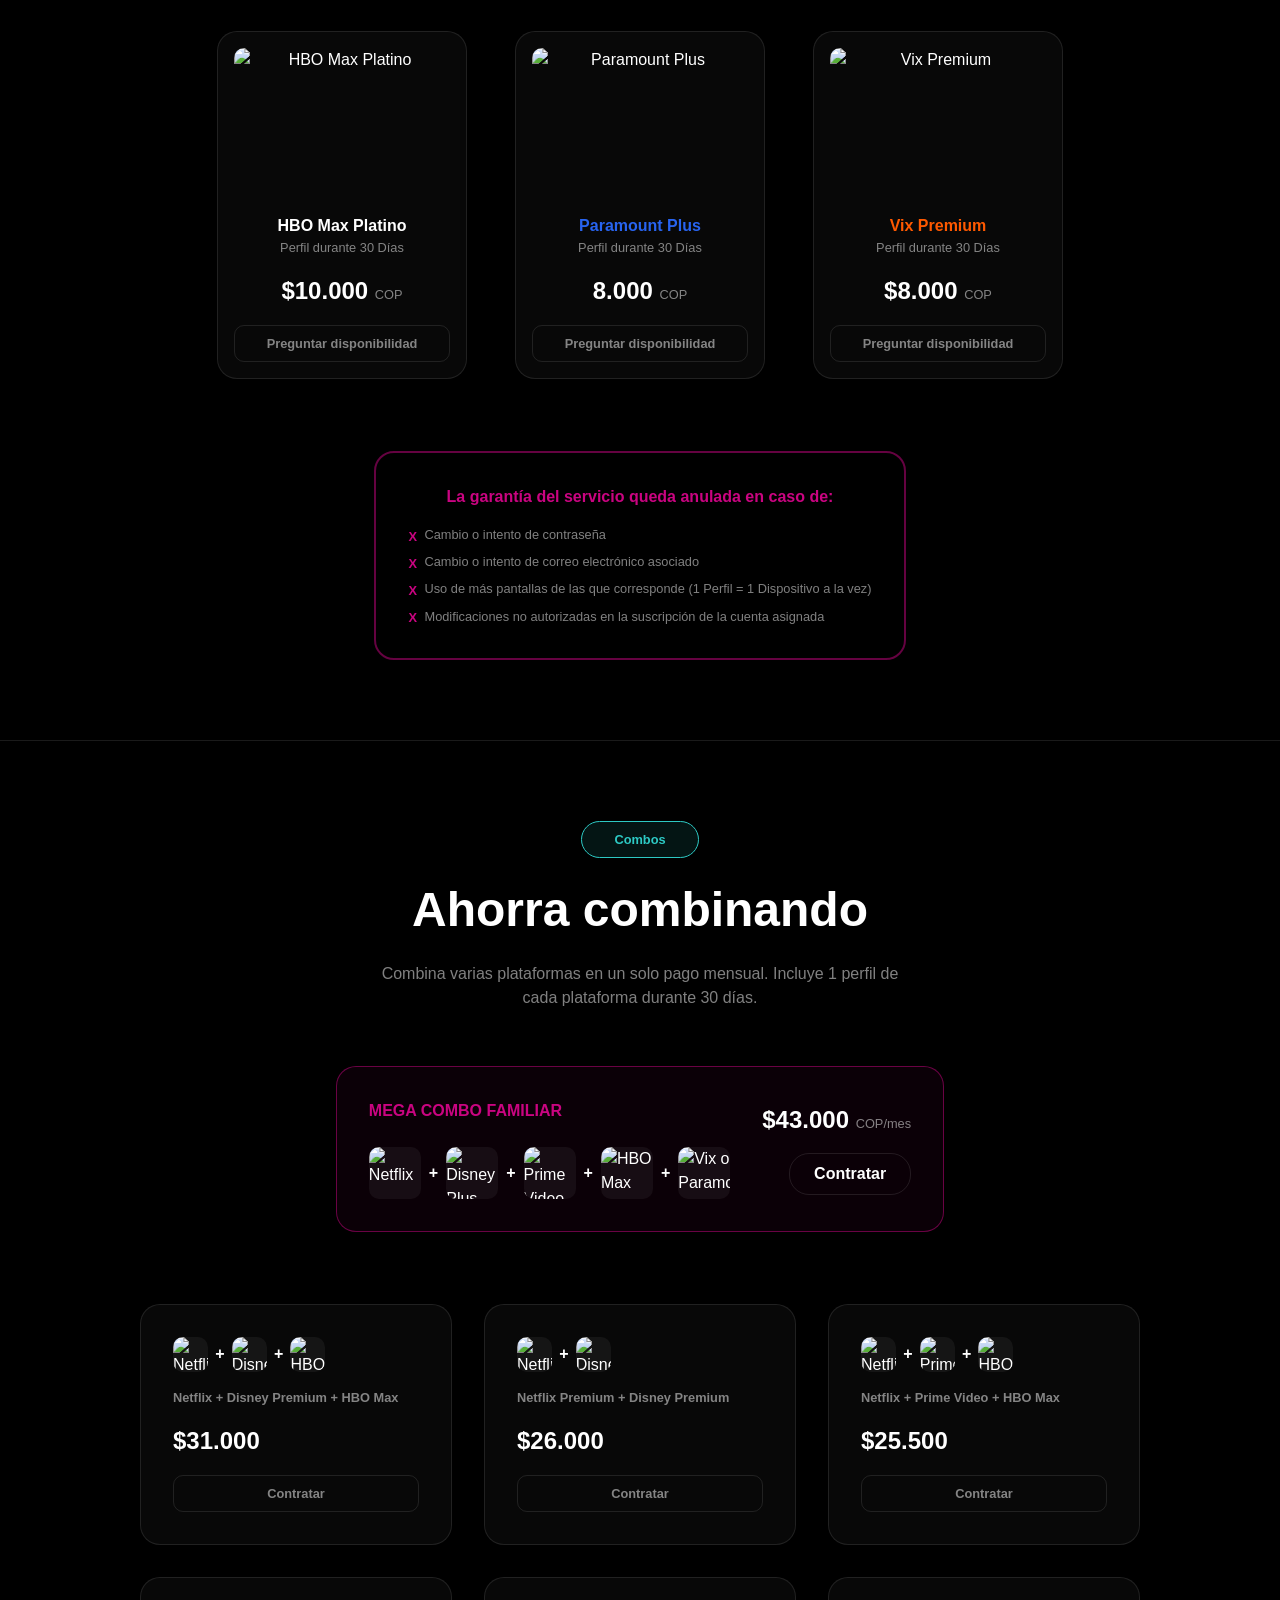
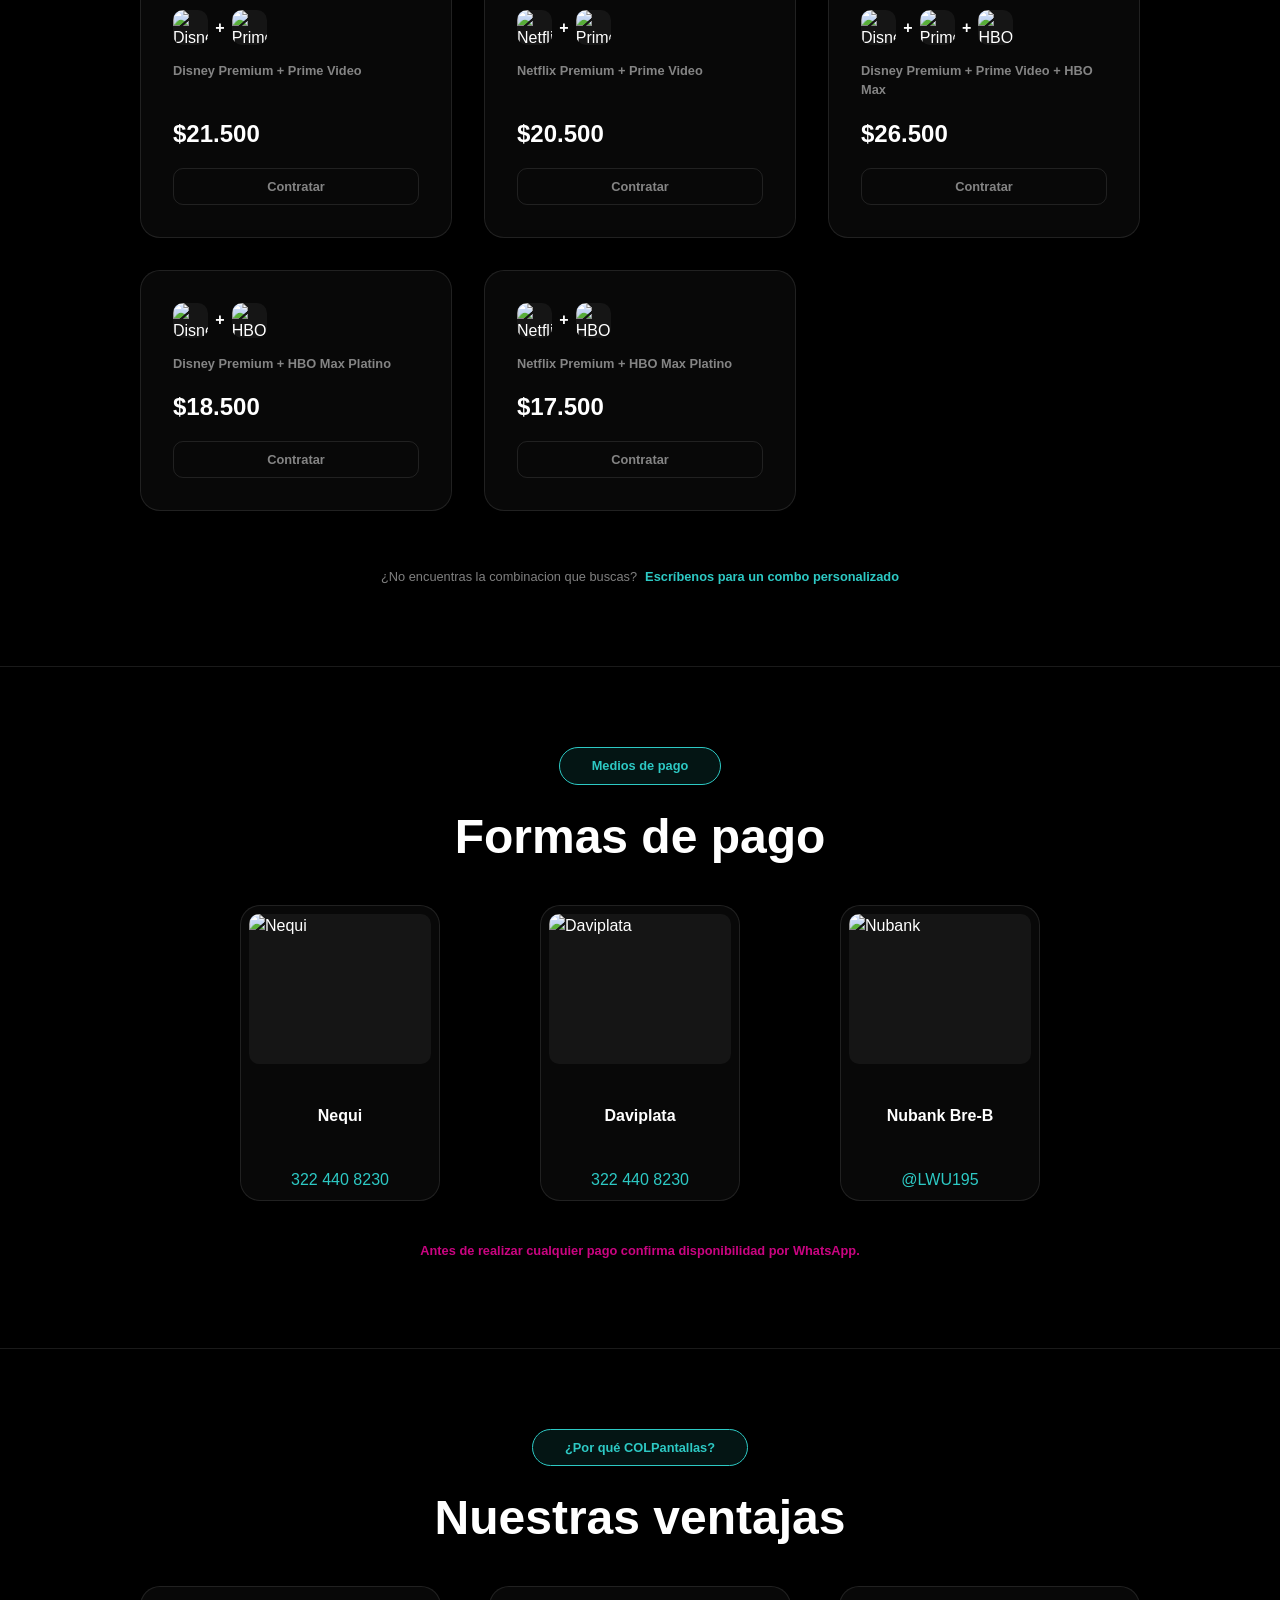
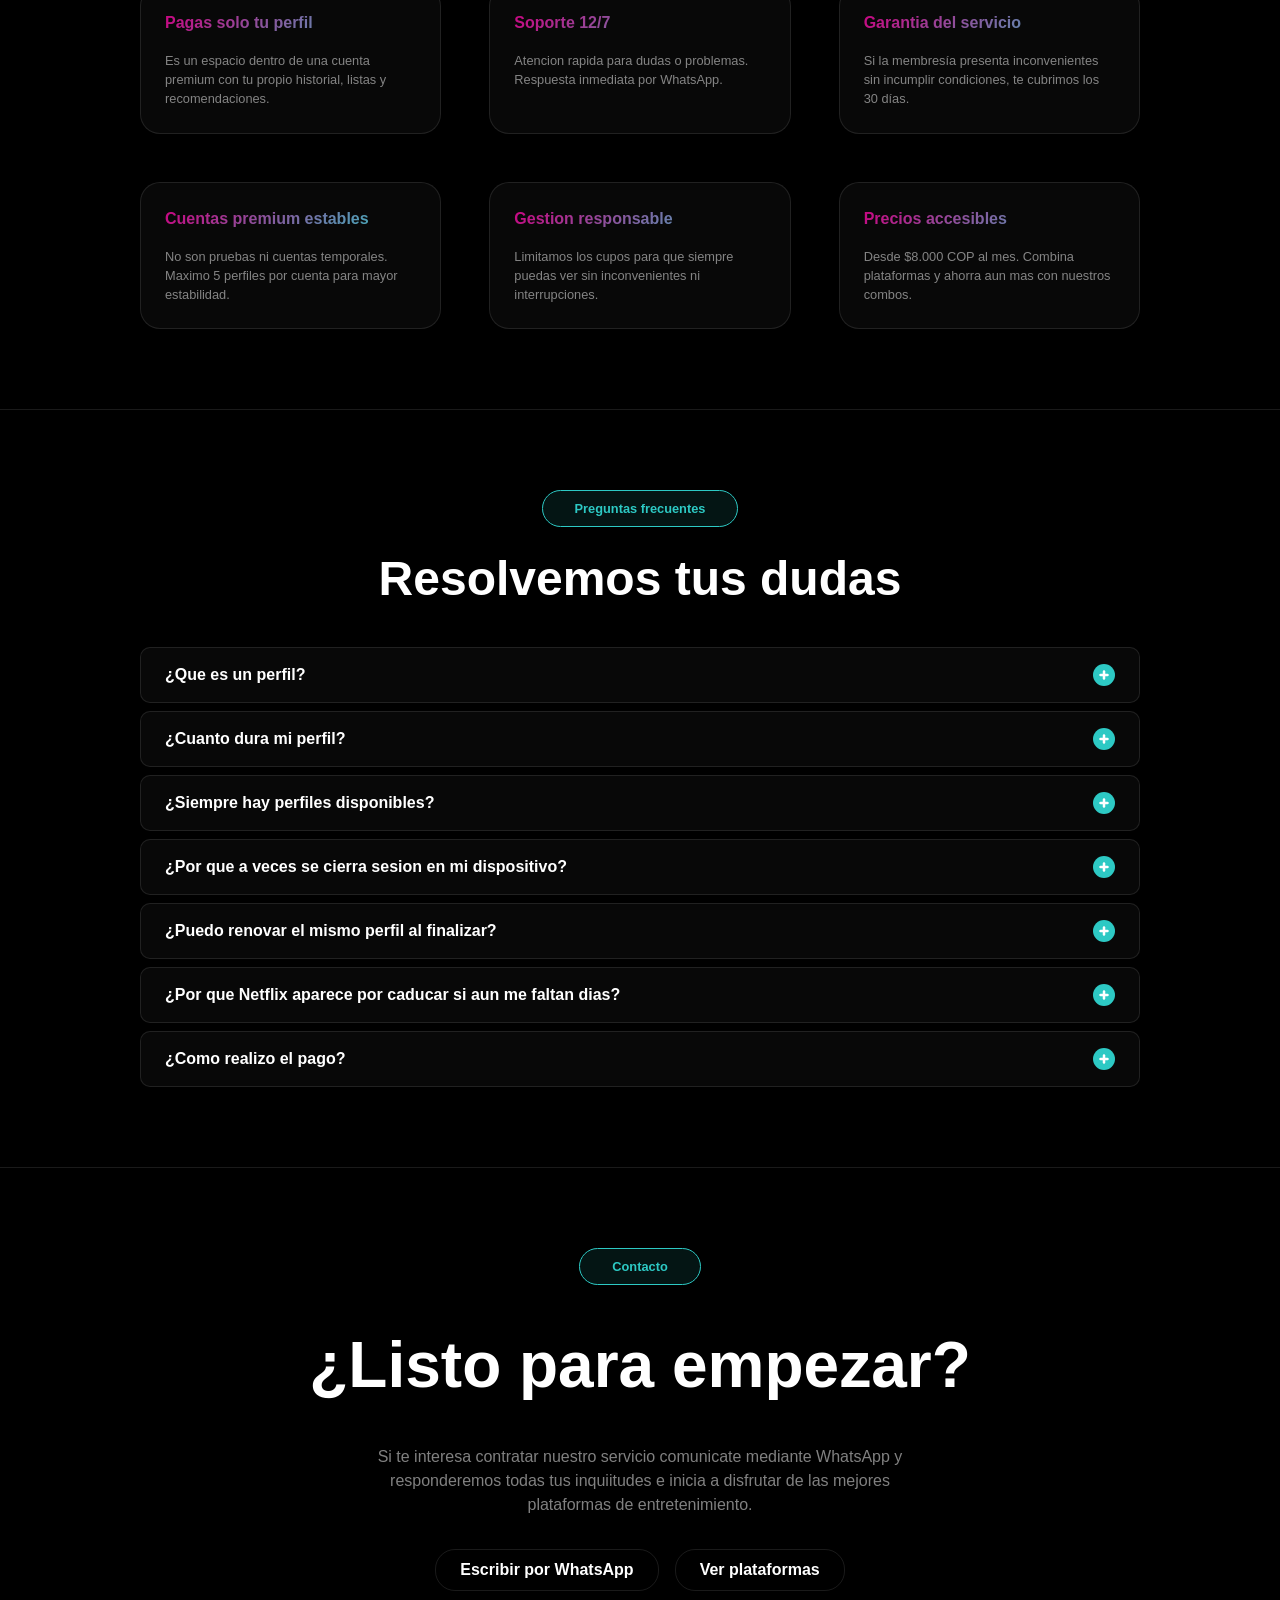
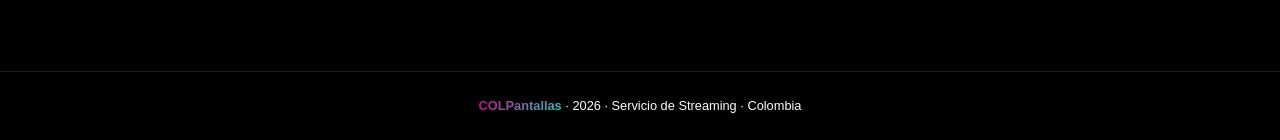
==== commit e53c98e6: "Update index.html" ====
--- a/index.html
+++ b/index.html
@@ -155,7 +155,8 @@
 
             <!-- VIDEO INICIO -->
             <video class="inicio-video" autoplay muted loop playsinline poster="./img/inicio.png">
-                <source src="./video/inicio.mp4" type="video/mp4">
+                <source src="https://res.cloudinary.com/hqpp9f8u/video/upload/v1786163815/inicio_l7e7od.mp4"
+                    type="video/mp4">
             </video>
 
             <div class="inicio-capa"></div>
